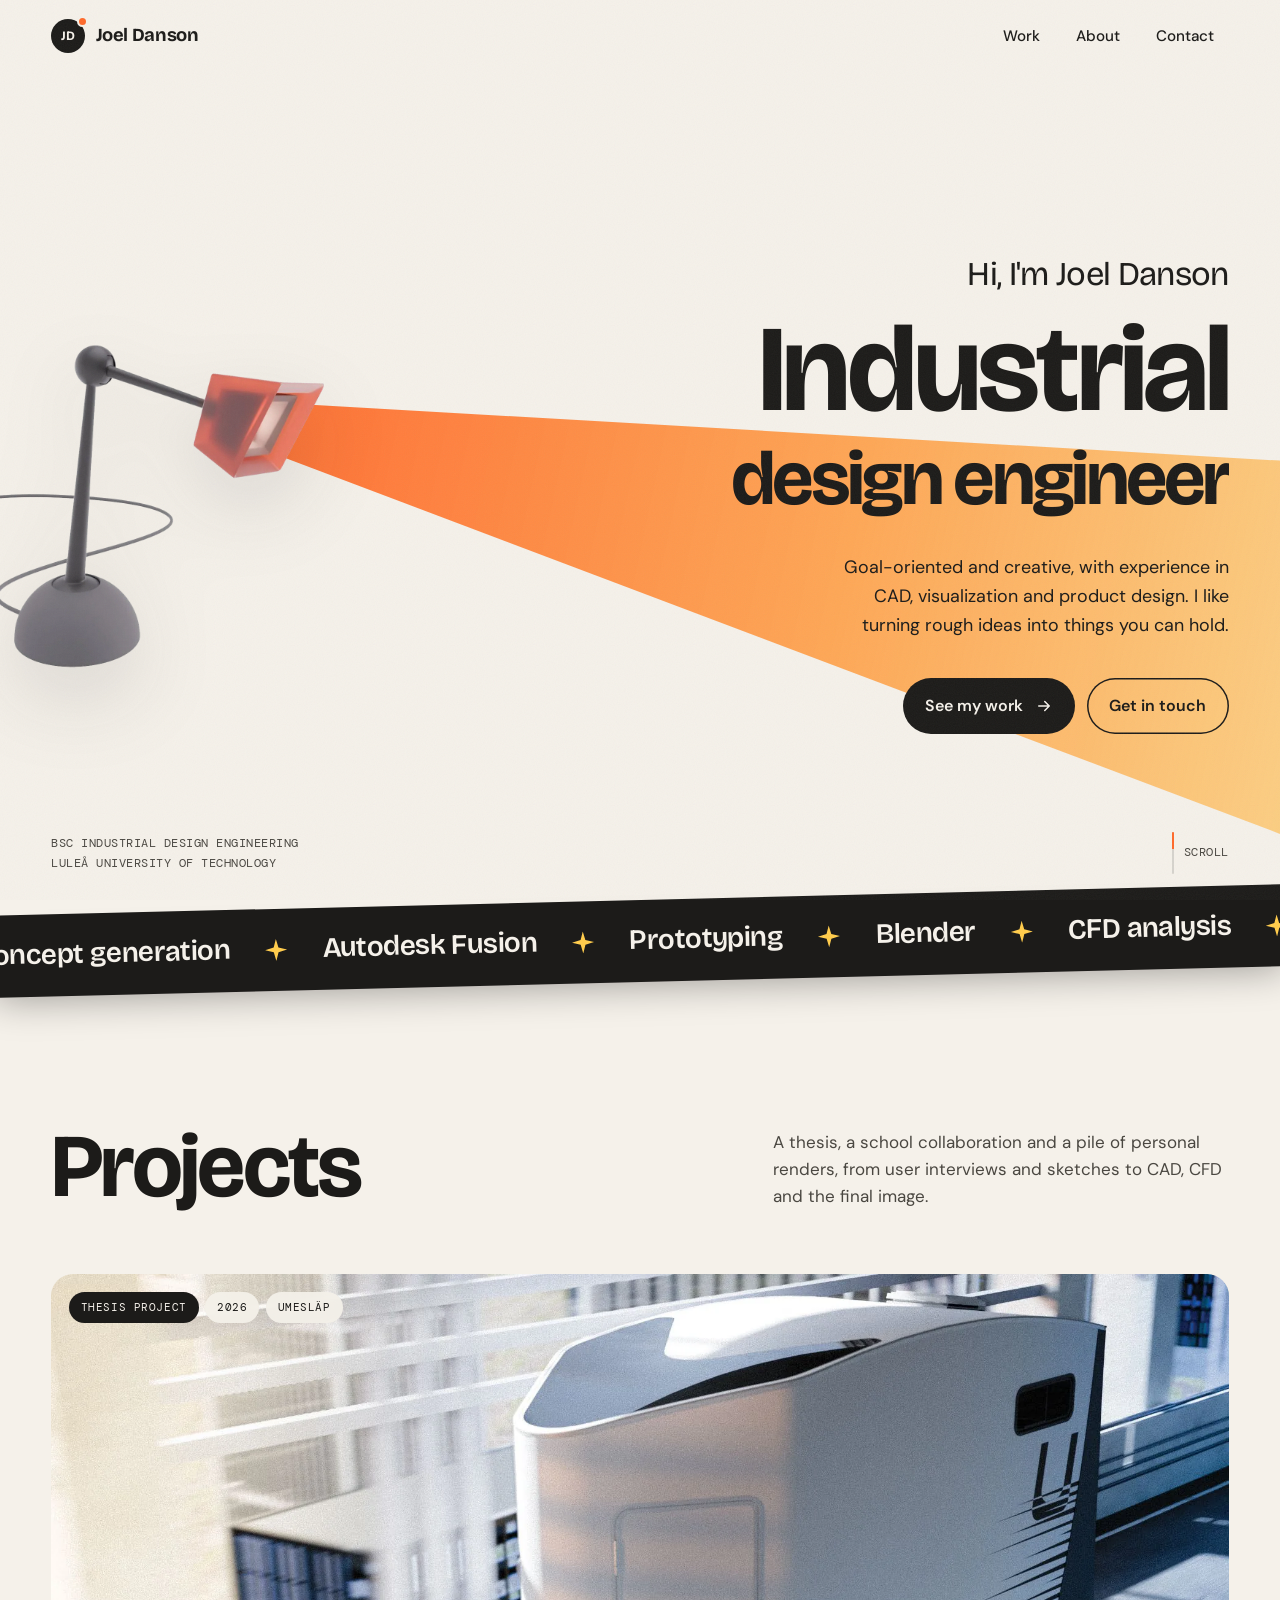
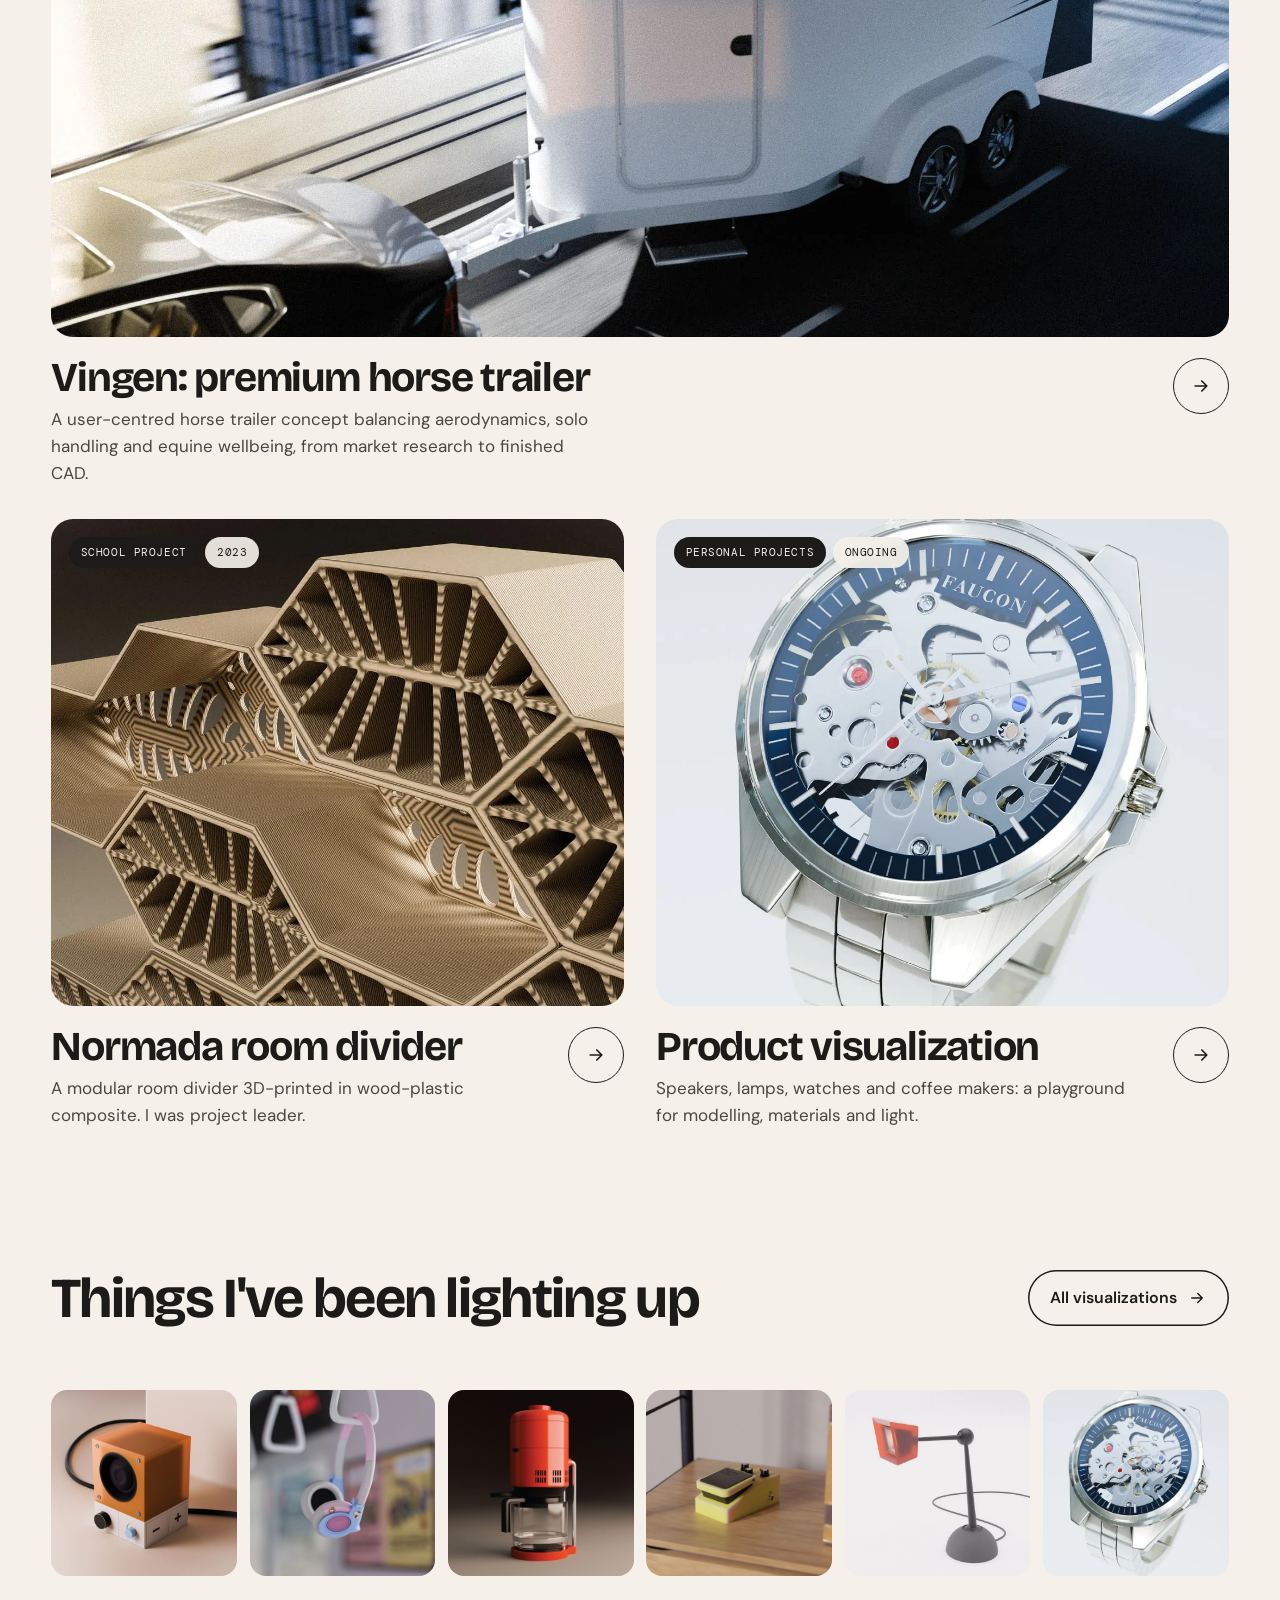
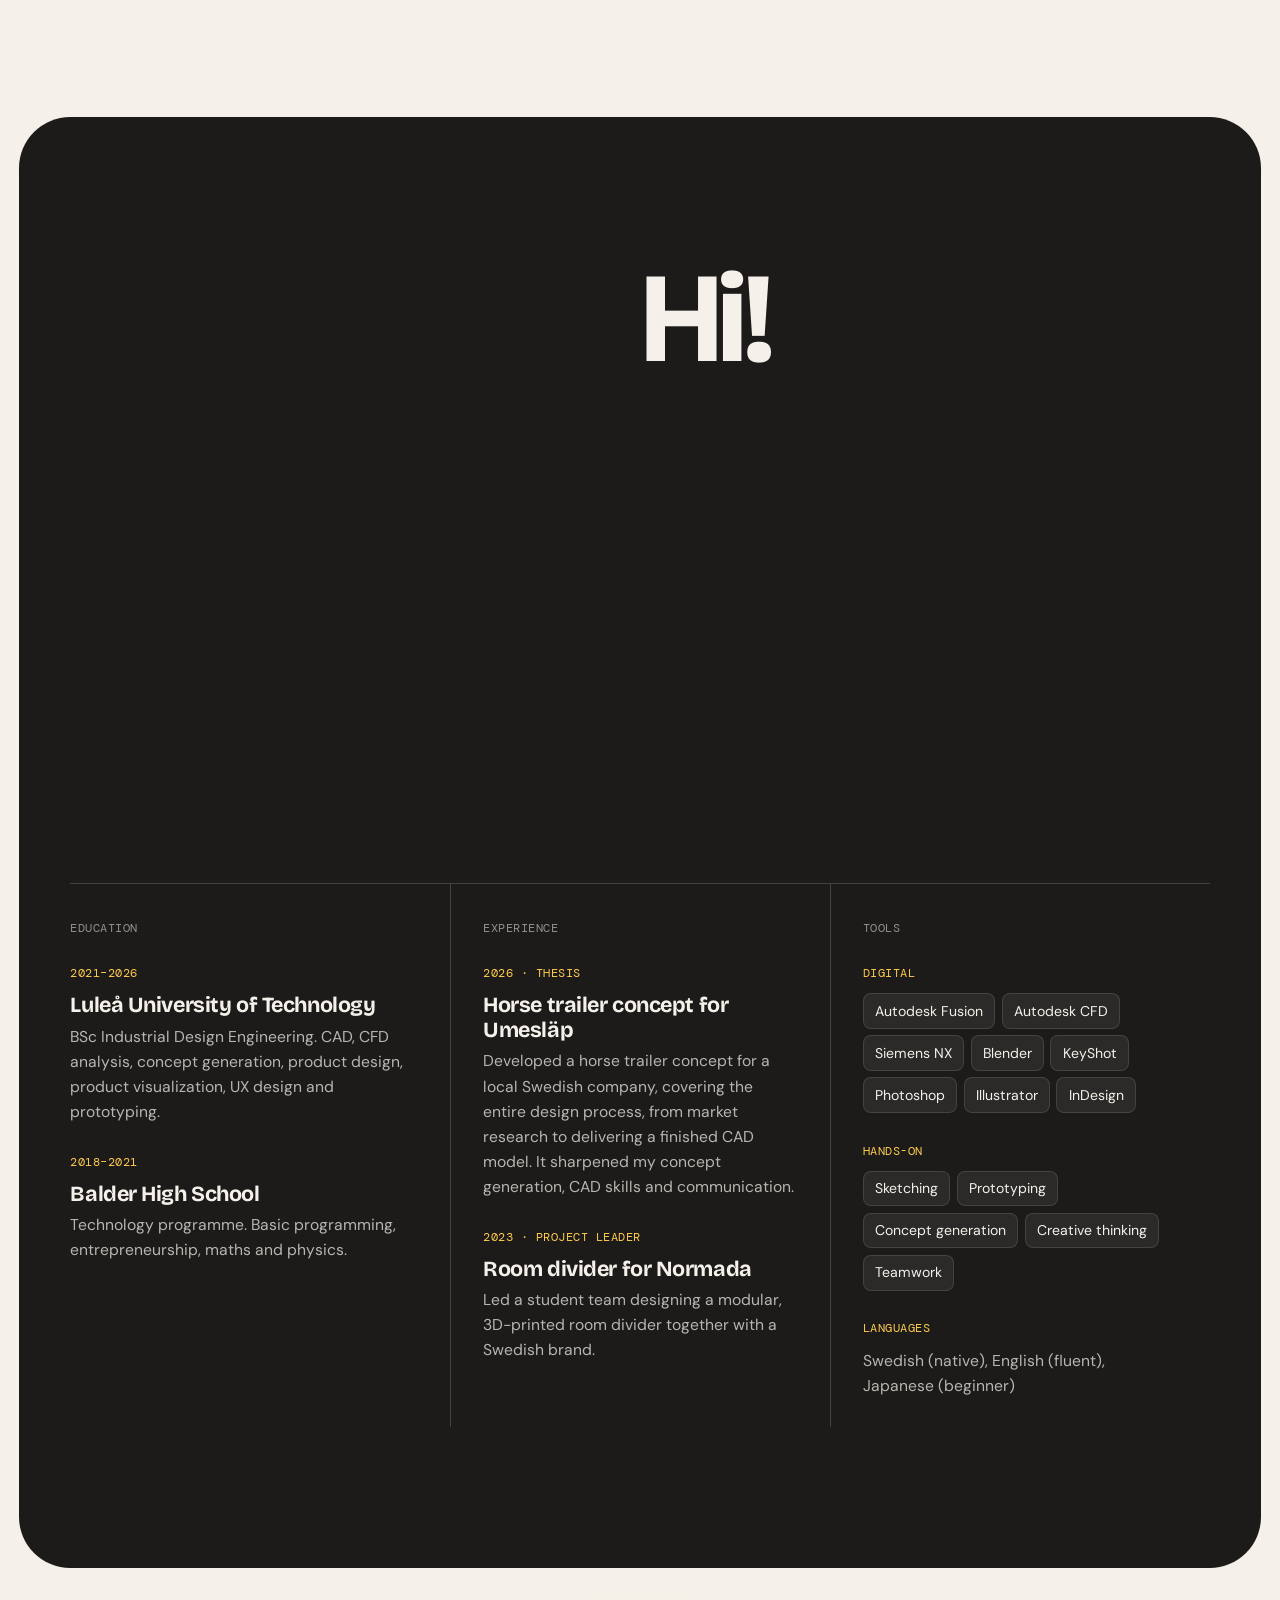
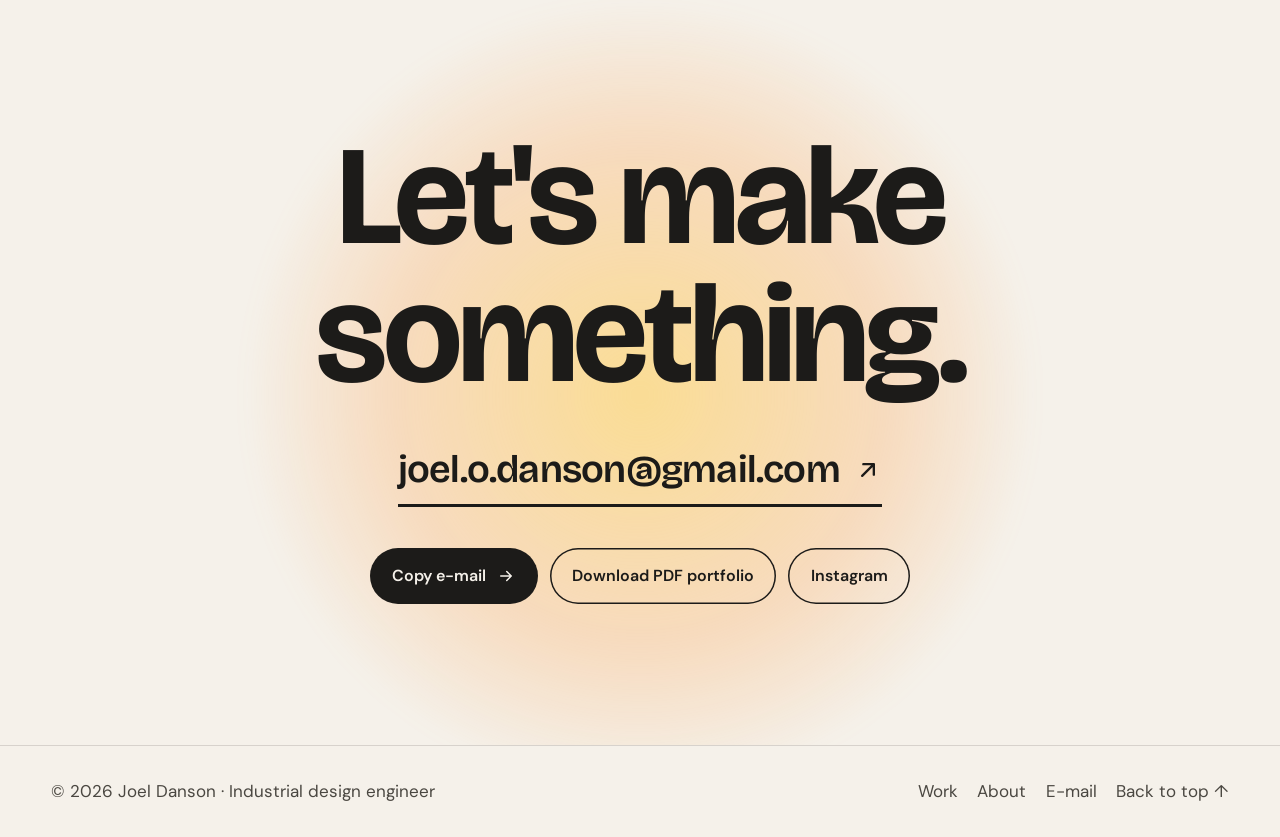
==== index.html @ d765cb2d "Clean up copy: em dashes, emoji, numbering and invented details - Replace every em dash with a comma" ====
<!DOCTYPE html>
<html lang="en">
<head>
  <meta charset="utf-8">
  <meta name="viewport" content="width=device-width, initial-scale=1">
  <title>Joel Danson, Industrial Design Engineer</title>
  <meta name="description" content="Portfolio of Joel Danson, industrial design engineer (BSc, Luleå University of Technology). Product design, CAD, CFD and product visualization.">
  <meta name="theme-color" content="#f5f1ea">
  <meta property="og:title" content="Joel Danson, Industrial Design Engineer">
  <meta property="og:description" content="Goal-oriented and creative, with experience in CAD, visualization and product design.">
  <meta property="og:image" content="assets/img/vingen-cover.webp">
  <meta property="og:type" content="website">
  <link rel="icon" href="assets/favicon.svg" type="image/svg+xml">
  <link rel="preconnect" href="https://fonts.googleapis.com">
  <link rel="preconnect" href="https://fonts.gstatic.com" crossorigin>
  <link href="https://fonts.googleapis.com/css2?family=Bricolage+Grotesque:opsz,wght@12..96,400;12..96,500;12..96,600;12..96,700&family=DM+Mono:wght@400;500&family=DM+Sans:opsz,wght@9..40,400;9..40,500;9..40,600&display=swap" rel="stylesheet">
  <link rel="stylesheet" href="assets/css/styles.css">
  <link rel="preload" as="image" href="assets/img/lamp-hero.webp">
</head>
<body>
  <a class="skip-link" href="#main">Skip to content</a>

  <header class="nav">
    <div class="wrap nav__inner">
      <a class="logo" href="index.html" aria-label="Joel Danson, home">
        <span class="logo__mark">JD</span>
        <span>Joel Danson</span>
      </a>
      <button class="nav__toggle" aria-label="Menu" aria-expanded="false" aria-controls="nav-links"><span></span><span></span></button>
      <ul class="nav__links" id="nav-links">
        <li><a href="#work">Work</a></li>
        <li><a href="#about">About</a></li>
        <li><a href="#contact">Contact</a></li>
      </ul>
    </div>
  </header>

  <main id="main">
    <!-- ============ HERO ============ -->
    <section class="hero">
      <div class="wrap hero__grid">
        <div class="hero__lamp">
          <div class="beam" aria-hidden="true"></div>
          <img src="assets/img/lamp-hero.webp" width="1200" height="1200" alt="Render of a desk lamp with a translucent orange shade">
        </div>

        <div class="hero__text">
          <p class="hero__name">Hi, I'm Joel Danson</p>
          <h1 class="hero__title">
            <span class="line"><span style="--d:.1s">Industrial</span></span>
            <span class="line line--small"><span style="--d:.22s">design engineer</span></span>
          </h1>
          <p class="hero__sub reveal" style="--d:.5s">Goal-oriented and creative, with experience in CAD, visualization and product design. I like turning rough ideas into things you can hold.</p>
          <div class="hero__cta reveal" style="--d:.65s">
            <a class="btn" href="#work">See my work
              <svg viewBox="0 0 24 24" fill="none" stroke="currentColor" stroke-width="2" stroke-linecap="round" stroke-linejoin="round"><path d="M5 12h14M13 6l6 6-6 6"/></svg>
            </a>
            <a class="btn btn--ghost" href="#contact">Get in touch</a>
          </div>
        </div>
      </div>

      <div class="wrap hero__meta">
        <span class="mono">BSc Industrial Design Engineering<br>Luleå University of Technology</span>
        <span class="mono scroll-cue"><span class="scroll-cue__line"></span>Scroll</span>
      </div>
    </section>

    <!-- ============ MARQUEE ============ -->
    <div class="marquee" aria-hidden="true">
      <div class="marquee__track">
        <div class="marquee__group">
          <span class="marquee__item">Concept generation</span><svg class="marquee__star" viewBox="0 0 24 24" fill="currentColor"><path d="M12 0l2.6 9.4L24 12l-9.4 2.6L12 24l-2.6-9.4L0 12l9.4-2.6z"/></svg>
          <span class="marquee__item">Autodesk Fusion</span><svg class="marquee__star" viewBox="0 0 24 24" fill="currentColor"><path d="M12 0l2.6 9.4L24 12l-9.4 2.6L12 24l-2.6-9.4L0 12l9.4-2.6z"/></svg>
          <span class="marquee__item">Prototyping</span><svg class="marquee__star" viewBox="0 0 24 24" fill="currentColor"><path d="M12 0l2.6 9.4L24 12l-9.4 2.6L12 24l-2.6-9.4L0 12l9.4-2.6z"/></svg>
          <span class="marquee__item">Blender</span><svg class="marquee__star" viewBox="0 0 24 24" fill="currentColor"><path d="M12 0l2.6 9.4L24 12l-9.4 2.6L12 24l-2.6-9.4L0 12l9.4-2.6z"/></svg>
          <span class="marquee__item">CFD analysis</span><svg class="marquee__star" viewBox="0 0 24 24" fill="currentColor"><path d="M12 0l2.6 9.4L24 12l-9.4 2.6L12 24l-2.6-9.4L0 12l9.4-2.6z"/></svg>
          <span class="marquee__item">KeyShot</span><svg class="marquee__star" viewBox="0 0 24 24" fill="currentColor"><path d="M12 0l2.6 9.4L24 12l-9.4 2.6L12 24l-2.6-9.4L0 12l9.4-2.6z"/></svg>
          <span class="marquee__item">Sketching</span><svg class="marquee__star" viewBox="0 0 24 24" fill="currentColor"><path d="M12 0l2.6 9.4L24 12l-9.4 2.6L12 24l-2.6-9.4L0 12l9.4-2.6z"/></svg>
          <span class="marquee__item">Siemens NX</span><svg class="marquee__star" viewBox="0 0 24 24" fill="currentColor"><path d="M12 0l2.6 9.4L24 12l-9.4 2.6L12 24l-2.6-9.4L0 12l9.4-2.6z"/></svg>
          <span class="marquee__item">UX design</span><svg class="marquee__star" viewBox="0 0 24 24" fill="currentColor"><path d="M12 0l2.6 9.4L24 12l-9.4 2.6L12 24l-2.6-9.4L0 12l9.4-2.6z"/></svg>
          <span class="marquee__item">Product visualization</span><svg class="marquee__star" viewBox="0 0 24 24" fill="currentColor"><path d="M12 0l2.6 9.4L24 12l-9.4 2.6L12 24l-2.6-9.4L0 12l9.4-2.6z"/></svg>
        </div>
        <div class="marquee__group">
          <span class="marquee__item">Concept generation</span><svg class="marquee__star" viewBox="0 0 24 24" fill="currentColor"><path d="M12 0l2.6 9.4L24 12l-9.4 2.6L12 24l-2.6-9.4L0 12l9.4-2.6z"/></svg>
          <span class="marquee__item">Autodesk Fusion</span><svg class="marquee__star" viewBox="0 0 24 24" fill="currentColor"><path d="M12 0l2.6 9.4L24 12l-9.4 2.6L12 24l-2.6-9.4L0 12l9.4-2.6z"/></svg>
          <span class="marquee__item">Prototyping</span><svg class="marquee__star" viewBox="0 0 24 24" fill="currentColor"><path d="M12 0l2.6 9.4L24 12l-9.4 2.6L12 24l-2.6-9.4L0 12l9.4-2.6z"/></svg>
          <span class="marquee__item">Blender</span><svg class="marquee__star" viewBox="0 0 24 24" fill="currentColor"><path d="M12 0l2.6 9.4L24 12l-9.4 2.6L12 24l-2.6-9.4L0 12l9.4-2.6z"/></svg>
          <span class="marquee__item">CFD analysis</span><svg class="marquee__star" viewBox="0 0 24 24" fill="currentColor"><path d="M12 0l2.6 9.4L24 12l-9.4 2.6L12 24l-2.6-9.4L0 12l9.4-2.6z"/></svg>
          <span class="marquee__item">KeyShot</span><svg class="marquee__star" viewBox="0 0 24 24" fill="currentColor"><path d="M12 0l2.6 9.4L24 12l-9.4 2.6L12 24l-2.6-9.4L0 12l9.4-2.6z"/></svg>
          <span class="marquee__item">Sketching</span><svg class="marquee__star" viewBox="0 0 24 24" fill="currentColor"><path d="M12 0l2.6 9.4L24 12l-9.4 2.6L12 24l-2.6-9.4L0 12l9.4-2.6z"/></svg>
          <span class="marquee__item">Siemens NX</span><svg class="marquee__star" viewBox="0 0 24 24" fill="currentColor"><path d="M12 0l2.6 9.4L24 12l-9.4 2.6L12 24l-2.6-9.4L0 12l9.4-2.6z"/></svg>
          <span class="marquee__item">UX design</span><svg class="marquee__star" viewBox="0 0 24 24" fill="currentColor"><path d="M12 0l2.6 9.4L24 12l-9.4 2.6L12 24l-2.6-9.4L0 12l9.4-2.6z"/></svg>
          <span class="marquee__item">Product visualization</span><svg class="marquee__star" viewBox="0 0 24 24" fill="currentColor"><path d="M12 0l2.6 9.4L24 12l-9.4 2.6L12 24l-2.6-9.4L0 12l9.4-2.6z"/></svg>
        </div>
      </div>
    </div>

    <!-- ============ WORK ============ -->
    <section class="section" id="work">
      <div class="wrap">
        <div class="section__head">
          <div class="reveal">
            <h2 class="h-lg">Projects</h2>
          </div>
          <p class="reveal" style="--d:.1s">A thesis, a school collaboration and a pile of personal renders, from user interviews and sketches to CAD, CFD and the final image.</p>
        </div>

        <div class="projects">
          <article class="project reveal">
            <a class="project__link" href="vingen.html" data-cursor="View case">
              <div class="project__media">
                <div class="project__tag"><span class="chip chip--dark">Thesis project</span><span class="chip">2026</span><span class="chip">Umesläp</span></div>
                <img src="assets/img/vingen-cover.webp" width="1920" height="1080" loading="lazy" alt="Render of the Vingen horse trailer being towed on a city highway">
              </div>
              <div class="project__info">
                <div>
                  <h3 class="project__title">Vingen: premium horse trailer</h3>
                  <p class="project__desc">A user-centred horse trailer concept balancing aerodynamics, solo handling and equine wellbeing, from market research to finished CAD.</p>
                </div>
                <span class="project__arrow" aria-hidden="true"><svg viewBox="0 0 24 24" fill="none" stroke="currentColor" stroke-width="2" stroke-linecap="round" stroke-linejoin="round"><path d="M5 12h14M13 6l6 6-6 6"/></svg></span>
              </div>
            </a>
          </article>

          <article class="project project--half reveal">
            <a class="project__link" href="normada.html" data-cursor="View case">
              <div class="project__media">
                <div class="project__tag"><span class="chip chip--dark">School project</span><span class="chip">2023</span></div>
                <img src="assets/img/normada-thumb.webp" width="1592" height="896" loading="lazy" alt="Close-up of the 3D-printed hexagonal room divider modules">
              </div>
              <div class="project__info">
                <div>
                  <h3 class="project__title">Normada room divider</h3>
                  <p class="project__desc">A modular room divider 3D-printed in wood-plastic composite. I was project leader.</p>
                </div>
                <span class="project__arrow" aria-hidden="true"><svg viewBox="0 0 24 24" fill="none" stroke="currentColor" stroke-width="2" stroke-linecap="round" stroke-linejoin="round"><path d="M5 12h14M13 6l6 6-6 6"/></svg></span>
              </div>
            </a>
          </article>

          <article class="project project--half reveal" style="--d:.12s">
            <a class="project__link" href="visualization.html" data-cursor="View work">
              <div class="project__media">
                <div class="project__tag"><span class="chip chip--dark">Personal projects</span><span class="chip">Ongoing</span></div>
                <img src="assets/img/watch-thumb.webp" width="1046" height="1307" loading="lazy" alt="Render of a skeleton wristwatch with a blue dial">
              </div>
              <div class="project__info">
                <div>
                  <h3 class="project__title">Product visualization</h3>
                  <p class="project__desc">Speakers, lamps, watches and coffee makers: a playground for modelling, materials and light.</p>
                </div>
                <span class="project__arrow" aria-hidden="true"><svg viewBox="0 0 24 24" fill="none" stroke="currentColor" stroke-width="2" stroke-linecap="round" stroke-linejoin="round"><path d="M5 12h14M13 6l6 6-6 6"/></svg></span>
              </div>
            </a>
          </article>
        </div>
      </div>
    </section>

    <!-- ============ PLAYGROUND STRIP ============ -->
    <section class="section" style="padding-top:0" aria-labelledby="playground-title">
      <div class="wrap">
        <div class="section__head">
          <div class="reveal">
            <h2 class="h-md" id="playground-title">Things I've been lighting up</h2>
          </div>
          <a class="btn btn--ghost reveal" href="visualization.html">All visualizations
            <svg viewBox="0 0 24 24" fill="none" stroke="currentColor" stroke-width="2" stroke-linecap="round" stroke-linejoin="round"><path d="M5 12h14M13 6l6 6-6 6"/></svg>
          </a>
        </div>
        <div class="strip">
          <a class="reveal" href="visualization.html" aria-label="Desk speaker render"><img src="assets/img/speaker.webp" loading="lazy" width="2160" height="2160" alt=""></a>
          <a class="reveal" style="--d:.06s" href="visualization.html" aria-label="Headphones render"><img src="assets/img/headphones.webp" loading="lazy" width="1920" height="1920" alt=""></a>
          <a class="reveal" style="--d:.12s" href="visualization.html" aria-label="Coffee maker render"><img src="assets/img/coffee.webp" loading="lazy" width="1751" height="1760" alt=""></a>
          <a class="reveal" style="--d:.18s" href="visualization.html" aria-label="Effects pedal render"><img src="assets/img/pedal.webp" loading="lazy" width="1920" height="1920" alt=""></a>
          <a class="reveal" style="--d:.24s" href="visualization.html" aria-label="Desk lamp render"><img src="assets/img/lamp.webp" loading="lazy" width="1200" height="1200" alt=""></a>
          <a class="reveal" style="--d:.3s" href="visualization.html" aria-label="Wristwatch render"><img src="assets/img/watch.webp" loading="lazy" width="2039" height="2200" alt="" style="object-position:center 30%"></a>
        </div>
      </div>
    </section>

    <!-- ============ ABOUT ============ -->
    <section class="section about" id="about">
      <div class="wrap">
        <div class="about__grid">
          <div class="about__photo reveal">
            <span class="tape" aria-hidden="true"></span>
            <img src="assets/img/joel.webp" width="714" height="682" loading="lazy" alt="Joel Danson presenting his thesis project, with a scale prototype of the horse trailer on the table">
          </div>

          <div class="about__text">
            <h2 class="about__hi reveal">Hi!</h2>
            <p class="reveal">My name is Joel Danson and I recently received my <strong>Bachelor of Science in Industrial Design Engineering</strong> from Luleå University of Technology.</p>
            <p class="reveal">I enjoy seeing my ideas take shape and turning concepts into reality. I thrive in positive, collaborative environments where knowledge is shared, and where everyone feels comfortable putting ideas on the table.</p>
            <p class="reveal">Presenting my work used to be a fear. Now it's one of my strengths.</p>
            <div class="hobbies reveal">
              <span class="chip">Football</span>
              <span class="chip">Beach volleyball</span>
              <span class="chip">Golf</span>
              <span class="chip">Music</span>
            </div>
          </div>
        </div>

        <div class="spec">
          <div class="spec__col reveal">
            <div class="spec__label mono"><span>Education</span></div>
            <div class="spec__item">
              <span class="mono">2021–2026</span>
              <h3>Luleå University of Technology</h3>
              <p>BSc Industrial Design Engineering. CAD, CFD analysis, concept generation, product design, product visualization, UX design and prototyping.</p>
            </div>
            <div class="spec__item">
              <span class="mono">2018–2021</span>
              <h3>Balder High School</h3>
              <p>Technology programme. Basic programming, entrepreneurship, maths and physics.</p>
            </div>
          </div>

          <div class="spec__col reveal" style="--d:.1s">
            <div class="spec__label mono"><span>Experience</span></div>
            <div class="spec__item">
              <span class="mono">2026 · Thesis</span>
              <h3>Horse trailer concept for Umesläp</h3>
              <p>Developed a horse trailer concept for a local Swedish company, covering the entire design process, from market research to delivering a finished CAD model. It sharpened my concept generation, CAD skills and communication.</p>
            </div>
            <div class="spec__item">
              <span class="mono">2023 · Project leader</span>
              <h3>Room divider for Normada</h3>
              <p>Led a student team designing a modular, 3D-printed room divider together with a Swedish brand.</p>
            </div>
          </div>

          <div class="spec__col reveal" style="--d:.2s">
            <div class="spec__label mono"><span>Tools</span></div>
            <div class="spec__item">
              <span class="mono">Digital</span>
              <div class="tags">
                <span>Autodesk Fusion</span><span>Autodesk CFD</span><span>Siemens NX</span><span>Blender</span><span>KeyShot</span><span>Photoshop</span><span>Illustrator</span><span>InDesign</span>
              </div>
            </div>
            <div class="spec__item">
              <span class="mono">Hands-on</span>
              <div class="tags">
                <span>Sketching</span><span>Prototyping</span><span>Concept generation</span><span>Creative thinking</span><span>Teamwork</span>
              </div>
            </div>
            <div class="spec__item">
              <span class="mono">Languages</span>
              <p>Swedish (native), English (fluent), Japanese (beginner)</p>
            </div>
          </div>
        </div>
      </div>
    </section>

    <!-- ============ CONTACT ============ -->
    <section class="section contact" id="contact">
      <div class="contact__glow" aria-hidden="true"></div>
      <div class="wrap">
        <h2 class="reveal">Let's make<br>something.</h2>
        <a class="contact__mail reveal" href="mailto:joel.o.danson@gmail.com">joel.o.danson@gmail.com
          <svg width="28" height="28" viewBox="0 0 24 24" fill="none" stroke="currentColor" stroke-width="2" stroke-linecap="round" stroke-linejoin="round"><path d="M7 17L17 7M8 7h9v9"/></svg>
        </a>
        <div class="contact__actions reveal">
          <button class="btn" data-copy="joel.o.danson@gmail.com">Copy e-mail
            <svg viewBox="0 0 24 24" fill="none" stroke="currentColor" stroke-width="2" stroke-linecap="round" stroke-linejoin="round"><path d="M5 12h14M13 6l6 6-6 6"/></svg>
          </button>
          <a class="btn btn--ghost" href="assets/Joel-Danson-Portfolio.pdf" download>Download PDF portfolio</a>
          <a class="btn btn--ghost" href="https://www.instagram.com/boo_0scar/" target="_blank" rel="noopener">Instagram</a>
        </div>
      </div>
    </section>
  </main>

  <footer class="footer">
    <div class="wrap footer__inner">
      <span>© <span data-year>2026</span> Joel Danson · Industrial design engineer</span>
      <nav class="footer__links" aria-label="Footer">
        <a href="#work">Work</a>
        <a href="#about">About</a>
        <a href="mailto:joel.o.danson@gmail.com">E-mail</a>
        <a href="#main">Back to top ↑</a>
      </nav>
    </div>
  </footer>

  <div class="cursor-bubble" aria-hidden="true"></div>
  <div class="copy-toast" role="status" aria-live="polite">E-mail copied to clipboard</div>
  <script src="assets/js/main.js"></script>
</body>
</html>
---- assets/css/styles.css ----
/* ==========================================================================
   Joel Danson — Portfolio
   ========================================================================== */

:root {
  --paper: #f5f1ea;
  --paper-2: #ece6db;
  --ink: #1c1b19;
  --ink-2: #4a4741;
  --ink-3: #8a857c;
  --line: rgba(28, 27, 25, 0.14);
  --orange: #ff6a2b;
  --amber: #ff9a3c;
  --yellow: #ffcc4d;
  --sky: #cfe6f7;
  --green: #8fcb81;
  --beam: linear-gradient(90deg, var(--orange), var(--amber) 45%, var(--yellow));

  --f-display: "Bricolage Grotesque", "Helvetica Neue", Arial, sans-serif;
  --f-body: "DM Sans", "Helvetica Neue", Arial, sans-serif;
  --f-mono: "DM Mono", ui-monospace, "SFMono-Regular", Menlo, monospace;

  --pad: clamp(1.25rem, 4vw, 3.5rem);
  --max: 1360px;
  --radius: 22px;
  --ease: cubic-bezier(0.22, 1, 0.36, 1);
}

*,
*::before,
*::after { box-sizing: border-box; }

html { scroll-behavior: smooth; -webkit-text-size-adjust: 100%; }

body {
  margin: 0;
  background: var(--paper);
  color: var(--ink);
  font-family: var(--f-body);
  font-size: 1.0625rem;
  line-height: 1.6;
  -webkit-font-smoothing: antialiased;
  overflow-x: hidden;
}

/* subtle paper grain */
body::before {
  content: "";
  position: fixed;
  inset: 0;
  pointer-events: none;
  z-index: 100;
  opacity: 0.05;
  background-image: url("data:image/svg+xml,%3Csvg xmlns='http://www.w3.org/2000/svg' width='160' height='160'%3E%3Cfilter id='n'%3E%3CfeTurbulence type='fractalNoise' baseFrequency='.9' numOctaves='2' stitchTiles='stitch'/%3E%3C/filter%3E%3Crect width='100%25' height='100%25' filter='url(%23n)'/%3E%3C/svg%3E");
}

img { display: block; max-width: 100%; height: auto; }
a { color: inherit; text-decoration: none; }
button { font: inherit; color: inherit; background: none; border: 0; cursor: pointer; padding: 0; }

::selection { background: var(--yellow); color: var(--ink); }

:focus-visible { outline: 2px solid var(--orange); outline-offset: 3px; border-radius: 6px; }

.skip-link {
  position: absolute; left: 1rem; top: -4rem; z-index: 200;
  background: var(--ink); color: var(--paper); padding: .6rem 1rem; border-radius: 999px;
}
.skip-link:focus { top: 1rem; }

.wrap { width: 100%; max-width: var(--max); margin-inline: auto; padding-inline: var(--pad); }

.mono {
  font-family: var(--f-mono);
  font-size: 0.78rem;
  letter-spacing: 0.04em;
  text-transform: uppercase;
}

.eyebrow {
  display: inline-flex; align-items: center; gap: .6rem;
  font-family: var(--f-mono); font-size: .78rem; letter-spacing: .06em; text-transform: uppercase;
  color: var(--ink-2);
}
.eyebrow::before {
  content: ""; width: 26px; height: 2px; background: var(--beam); border-radius: 2px;
}

h1, h2, h3, h4 {
  font-family: var(--f-display);
  font-weight: 700;
  line-height: 0.98;
  letter-spacing: -0.03em;
  margin: 0;
}

.h-xl { font-size: clamp(3.2rem, 10.5vw, 10rem); }
.h-lg { font-size: clamp(2.6rem, 7vw, 6.2rem); }
.h-md { font-size: clamp(2rem, 4.4vw, 3.6rem); }
.h-sm { font-size: clamp(1.4rem, 2.4vw, 1.9rem); letter-spacing: -0.02em; line-height: 1.1; }

.hl {
  background: var(--beam);
  -webkit-background-clip: text; background-clip: text;
  color: transparent;
}

.lede { font-size: clamp(1.15rem, 1.7vw, 1.4rem); line-height: 1.5; color: var(--ink-2); max-width: 40ch; }

/* --------------------------------------------------------------------------
   Navigation
   -------------------------------------------------------------------------- */
.nav {
  position: fixed; inset: 0 0 auto 0; z-index: 50;
  transition: transform .5s var(--ease), background .3s;
}
.nav__inner {
  display: flex; align-items: center; justify-content: space-between; gap: 1rem;
  padding-block: 1rem;
}
.nav.is-scrolled { background: rgba(245, 241, 234, 0.82); backdrop-filter: blur(14px) saturate(1.4); -webkit-backdrop-filter: blur(14px) saturate(1.4); border-bottom: 1px solid var(--line); }
.nav.is-hidden { transform: translateY(-100%); }

.logo { display: inline-flex; align-items: center; gap: .65rem; font-family: var(--f-display); font-weight: 700; font-size: 1.15rem; letter-spacing: -.02em; }
.logo__mark {
  position: relative; width: 34px; height: 34px; border-radius: 50%;
  background: var(--ink); color: var(--paper);
  display: grid; place-items: center; font-size: .8rem; letter-spacing: 0;
  transition: transform .6s var(--ease);
}
.logo__mark::after {
  content: ""; position: absolute; right: -3px; top: -3px; width: 11px; height: 11px; border-radius: 50%;
  background: var(--orange); border: 2px solid var(--paper);
}
.logo:hover .logo__mark { transform: rotate(-20deg) scale(1.06); }

.nav__links { display: flex; align-items: center; gap: .35rem; list-style: none; margin: 0; padding: 0; }
.nav__links a {
  display: inline-block; padding: .5rem .95rem; border-radius: 999px; font-weight: 500; font-size: .95rem;
  transition: background .25s, color .25s;
}
.nav__links a:hover { background: var(--ink); color: var(--paper); }
.nav__links a[aria-current="page"] { background: var(--paper-2); }

.status {
  display: inline-flex; align-items: center; gap: .5rem;
  font-family: var(--f-mono); font-size: .72rem; text-transform: uppercase; letter-spacing: .05em;
  padding: .45rem .8rem; border: 1px solid var(--line); border-radius: 999px; color: var(--ink-2);
}
.status__dot { width: 8px; height: 8px; border-radius: 50%; background: #35b46a; position: relative; }
.status__dot::after {
  content: ""; position: absolute; inset: -4px; border-radius: 50%; border: 2px solid #35b46a; opacity: 0;
  animation: ping 2.2s var(--ease) infinite;
}
@keyframes ping { 0% { transform: scale(.4); opacity: .8; } 100% { transform: scale(1.5); opacity: 0; } }

.nav__toggle { display: none; width: 44px; height: 44px; border-radius: 50%; background: var(--ink); position: relative; }
.nav__toggle span { position: absolute; left: 13px; right: 13px; height: 2px; background: var(--paper); border-radius: 2px; transition: transform .35s var(--ease), opacity .2s; }
.nav__toggle span:nth-child(1) { top: 17px; }
.nav__toggle span:nth-child(2) { top: 25px; }
.nav.is-open .nav__toggle span:nth-child(1) { transform: translateY(4px) rotate(45deg); }
.nav.is-open .nav__toggle span:nth-child(2) { transform: translateY(-4px) rotate(-45deg); }

@media (max-width: 760px) {
  .status { display: none; }
  .nav__toggle { display: block; }
  .nav__links {
    position: fixed; inset: 0; z-index: -1; flex-direction: column; justify-content: center; gap: .5rem;
    background: var(--paper); opacity: 0; visibility: hidden; transition: opacity .35s, visibility .35s;
  }
  .nav__links a { font-family: var(--f-display); font-size: 2.6rem; font-weight: 700; letter-spacing: -.03em; padding: .3rem 1.2rem; }
  .nav.is-open .nav__links { opacity: 1; visibility: visible; }
  .nav.is-open { background: transparent; border-color: transparent; backdrop-filter: none; }
}

/* --------------------------------------------------------------------------
   Buttons
   -------------------------------------------------------------------------- */
.btn {
  --bg: var(--ink); --fg: var(--paper);
  position: relative; display: inline-flex; align-items: center; gap: .7rem;
  padding: .95rem 1.4rem; border-radius: 999px; background: var(--bg); color: var(--fg);
  font-weight: 600; font-size: 1rem; overflow: hidden; isolation: isolate;
  transition: transform .35s var(--ease), color .35s;
}
.btn::before {
  content: ""; position: absolute; inset: 0; z-index: -1; background: var(--beam);
  transform: translateY(101%); transition: transform .45s var(--ease);
}
.btn:hover { color: var(--ink); }
.btn:hover::before { transform: translateY(0); }
.btn:active { transform: scale(.97); }
.btn svg { width: 18px; height: 18px; transition: transform .35s var(--ease); }
.btn:hover svg { transform: translateX(3px) rotate(-45deg); }
.btn--ghost { --bg: transparent; --fg: var(--ink); box-shadow: inset 0 0 0 1.5px var(--ink); }

/* --------------------------------------------------------------------------
   Hero
   -------------------------------------------------------------------------- */
.hero {
  position: relative; min-height: 100svh; display: flex; align-items: center;
  padding-block: 7rem 4rem; overflow: hidden;
}
.hero__grid {
  position: relative; display: grid; grid-template-columns: minmax(0, .9fr) minmax(0, 1.4fr); align-items: center; gap: 2rem;
}
.hero__lamp { position: relative; z-index: 2; width: min(100%, 520px); justify-self: start; margin-left: calc(var(--pad) * -1.2); }
/* the lamp is mirrored so the shade points at the headline */
.hero__lamp img { position: relative; z-index: 2; width: 100%; filter: drop-shadow(0 30px 40px rgba(28, 27, 25, .12)); transform: scaleX(-1); animation: sway 7s ease-in-out infinite; transform-origin: 44% 92%; }
@keyframes sway { 0%, 100% { transform: scaleX(-1) rotate(0deg); } 50% { transform: scaleX(-1) rotate(1.2deg); } }

/* light beam emitted from the lamp shade */
.beam {
  --angle: 12deg;
  position: absolute; z-index: 1;
  left: 61%; top: 39%;
  width: 260vw; height: 130vw;
  transform-origin: 0 50%;
  transform: translateY(-50%) rotate(var(--angle));
  background: linear-gradient(90deg, rgba(255, 106, 43, .95), rgba(255, 154, 60, .85) 18%, rgba(255, 204, 77, .55) 38%, rgba(255, 204, 77, 0) 62%);
  clip-path: polygon(0 48.6%, 100% 18%, 100% 82%, 0 51.4%);
  pointer-events: none;
  transition: transform 1.2s var(--ease);
  mix-blend-mode: multiply;
  animation: flicker 9s steps(1) infinite;
}
@keyframes flicker { 0%, 100% { opacity: 1; } 61% { opacity: .82; } 62% { opacity: 1; } 64% { opacity: .9; } 65% { opacity: 1; } }

.hero__text { position: relative; z-index: 3; text-align: right; }
.hero__name { font-family: var(--f-display); font-weight: 400; font-size: clamp(1.4rem, 2.6vw, 2.4rem); letter-spacing: -.02em; margin-bottom: .6rem; }
.hero__title { font-size: clamp(3.4rem, 9.6vw, 9.6rem); }
.hero__title .line { display: block; overflow: hidden; padding-bottom: .06em; }
.hero__title .line > span { display: inline-block; }
.hero__title .line--small { font-size: .62em; margin-top: .05em; }
.hero__sub { margin: 2rem 0 2.4rem auto; max-width: 34ch; color: var(--ink); font-size: clamp(1.05rem, 1.4vw, 1.25rem); }
.hero__cta { display: flex; justify-content: flex-end; gap: .75rem; flex-wrap: wrap; }

.hero__meta {
  position: absolute; left: 0; right: 0; bottom: 1.6rem; z-index: 3;
  display: flex; justify-content: space-between; align-items: end; gap: 1rem;
}
.hero__meta .mono { color: var(--ink-2); }
.scroll-cue { display: inline-flex; align-items: center; gap: .6rem; }
.scroll-cue__line { width: 2px; height: 42px; background: var(--line); position: relative; overflow: hidden; border-radius: 2px; }
.scroll-cue__line::after { content: ""; position: absolute; left: 0; right: 0; height: 40%; background: var(--orange); animation: drip 1.8s var(--ease) infinite; }
@keyframes drip { 0% { top: -40%; } 100% { top: 100%; } }

/* engineering-drawing annotation */
.annot {
  position: absolute; z-index: 3; display: flex; align-items: center; gap: .5rem;
  font-family: var(--f-mono); font-size: .7rem; text-transform: uppercase; letter-spacing: .05em; color: var(--ink-2);
}
.annot::before { content: ""; width: 9px; height: 9px; border: 1.5px solid var(--ink); border-radius: 50%; background: var(--paper); }
.annot::after { content: ""; order: -1; }
.annot--joint { left: 46%; top: 9%; }
.annot--joint span { border-bottom: 1px dashed var(--ink-3); padding-bottom: 2px; }

@media (max-width: 900px) {
  .hero { align-items: flex-start; padding-top: 6rem; }
  .hero__grid { grid-template-columns: 1fr; gap: 0; }
  .hero__lamp { width: min(68vw, 360px); margin-left: -2rem; margin-bottom: -2rem; }
  .beam { top: 30%; --angle: 26deg; }
  .hero__text { text-align: left; }
  .hero__sub { margin-left: 0; }
  .hero__cta { justify-content: flex-start; }
  .annot { display: none; }
  .hero__meta { position: static; margin-top: 3rem; }
}

/* --------------------------------------------------------------------------
   Marquee
   -------------------------------------------------------------------------- */
.marquee {
  position: relative; z-index: 4; background: var(--ink); color: var(--paper);
  padding-block: 1.15rem; overflow: hidden; transform: rotate(-1.4deg); margin: 0 -2vw; width: 104vw;
  box-shadow: 0 20px 40px -20px rgba(0,0,0,.4);
}
.marquee__track { display: flex; width: max-content; animation: marquee 38s linear infinite; }
.marquee__group { display: flex; align-items: center; gap: 2.2rem; padding-right: 2.2rem; }
.marquee__item { font-family: var(--f-display); font-weight: 600; font-size: clamp(1.2rem, 2.2vw, 1.8rem); letter-spacing: -.02em; white-space: nowrap; }
.marquee__star { width: 22px; height: 22px; color: var(--yellow); flex: none; }
@keyframes marquee { to { transform: translateX(-50%); } }

/* --------------------------------------------------------------------------
   Sections
   -------------------------------------------------------------------------- */
.section { padding-block: clamp(5rem, 11vw, 9.5rem); position: relative; }
.section__head { display: flex; justify-content: space-between; align-items: end; gap: 2rem; flex-wrap: wrap; margin-bottom: clamp(2.5rem, 5vw, 4.5rem); }
.section__head .eyebrow { margin-bottom: 1.1rem; }
.section__head p { max-width: 38ch; color: var(--ink-2); margin: 0; }

/* --------------------------------------------------------------------------
   Project cards
   -------------------------------------------------------------------------- */
.projects { display: grid; grid-template-columns: repeat(12, 1fr); gap: clamp(1.25rem, 2.5vw, 2.25rem); }
.project { grid-column: span 12; position: relative; }
.project--half { grid-column: span 6; }

.project__link { display: block; }
.project__media {
  position: relative; overflow: hidden; border-radius: var(--radius); background: var(--paper-2);
  aspect-ratio: 16 / 9; isolation: isolate;
}
.project--half .project__media { aspect-ratio: 4 / 3.4; }
.project__media img {
  width: 100%; height: 100%; object-fit: cover;
  transition: transform 1.1s var(--ease), filter .6s;
}
.project__link:hover .project__media img { transform: scale(1.045); }

.project__num {
  position: absolute; right: clamp(1rem, 2.5vw, 2rem); bottom: clamp(.6rem, 2vw, 1.3rem); z-index: 2;
  font-family: var(--f-display); font-weight: 700; font-size: clamp(3.5rem, 8vw, 7rem); line-height: 1;
  color: #fff; letter-spacing: -.04em; text-shadow: 0 6px 30px rgba(0,0,0,.25);
}
.project__tag {
  position: absolute; left: 1.1rem; top: 1.1rem; z-index: 2;
  display: inline-flex; gap: .4rem; flex-wrap: wrap;
}
.chip {
  display: inline-flex; align-items: center; gap: .4rem;
  font-family: var(--f-mono); font-size: .7rem; text-transform: uppercase; letter-spacing: .05em;
  padding: .42rem .75rem; border-radius: 999px; background: rgba(245, 241, 234, .92); color: var(--ink);
  backdrop-filter: blur(8px);
}
.chip--dark { background: var(--ink); color: var(--paper); }
.chip--outline { background: transparent; box-shadow: inset 0 0 0 1px var(--line); }

.project__info { display: flex; justify-content: space-between; align-items: start; gap: 1.5rem; padding-top: 1.3rem; }
.project__title { font-size: clamp(1.7rem, 3.2vw, 2.7rem); transition: color .3s; }
.project__desc { color: var(--ink-2); margin: .5rem 0 0; max-width: 46ch; }
.project__arrow {
  flex: none; width: 56px; height: 56px; border-radius: 50%; border: 1.5px solid var(--ink);
  display: grid; place-items: center; transition: background .35s, transform .5s var(--ease), border-color .35s;
}
.project__arrow svg { width: 20px; height: 20px; transition: transform .5s var(--ease); }
.project__link:hover .project__arrow { background: var(--orange); border-color: var(--orange); transform: rotate(-45deg); }

/* cursor-follow "view" bubble */
.cursor-bubble {
  position: fixed; left: 0; top: 0; z-index: 60; pointer-events: none;
  width: 104px; height: 104px; margin: -52px 0 0 -52px; border-radius: 50%;
  background: var(--yellow); color: var(--ink);
  display: grid; place-items: center; text-align: center;
  font-family: var(--f-display); font-weight: 700; font-size: 1rem; letter-spacing: -.01em;
  transform: translate3d(var(--x, -200px), var(--y, -200px), 0) scale(0);
  transition: transform .45s var(--ease);
  will-change: transform;
}
.cursor-bubble.is-on { transform: translate3d(var(--x), var(--y), 0) scale(1); }
@media (hover: none) { .cursor-bubble { display: none; } }

@media (max-width: 760px) {
  .project--half { grid-column: span 12; }
  .project__arrow { width: 46px; height: 46px; }
}

/* --------------------------------------------------------------------------
   About
   -------------------------------------------------------------------------- */
.about { background: var(--ink); color: var(--paper); border-radius: clamp(28px, 4vw, 56px); margin-inline: clamp(.5rem, 1.5vw, 1.25rem); }
.about .eyebrow { color: rgba(245, 241, 234, .7); }
.about__grid { display: grid; grid-template-columns: minmax(0, 1fr) minmax(0, 1.15fr); gap: clamp(2.5rem, 6vw, 6rem); align-items: center; }
.about__photo { position: relative; max-width: 470px; justify-self: center; transform: rotate(-3deg); transition: transform .6s var(--ease); }
.about__photo:hover { transform: rotate(0deg) scale(1.02); }
.about__photo img { border-radius: 10px; border: 10px solid #fff; box-shadow: 0 30px 60px -20px rgba(0,0,0,.6); }
.tape {
  position: absolute; width: 120px; height: 34px; background: rgba(255, 220, 170, .82);
  top: -14px; left: 50%; transform: translateX(-50%) rotate(-4deg); z-index: 2;
  box-shadow: 0 2px 6px rgba(0,0,0,.12);
  clip-path: polygon(3% 0, 97% 4%, 100% 50%, 96% 100%, 2% 96%, 0 45%);
}
.about__sticker {
  position: absolute; right: -28px; bottom: -28px; width: 128px; height: 128px; border-radius: 50%;
  background: var(--yellow); color: var(--ink); display: grid; place-items: center; z-index: 3;
  transform: rotate(10deg);
}
.about__sticker svg { position: absolute; inset: 0; width: 100%; height: 100%; animation: spin 18s linear infinite; }
.about__sticker b { font-family: var(--f-display); font-size: 2rem; }
@keyframes spin { to { transform: rotate(360deg); } }

.about__hi { font-size: clamp(4rem, 10vw, 8rem); margin-bottom: 1.4rem; }
.about__hi .wave { display: inline-block; transform-origin: 70% 80%; animation: wave 2.6s ease-in-out infinite; }
@keyframes wave { 0%, 60%, 100% { transform: rotate(0); } 10%, 30% { transform: rotate(14deg); } 20%, 40% { transform: rotate(-8deg); } }
.about__text p { font-size: clamp(1.1rem, 1.5vw, 1.3rem); line-height: 1.6; color: rgba(245, 241, 234, .82); margin: 0 0 1.2rem; max-width: 44ch; }
.about__text strong { color: var(--paper); font-weight: 600; }

.hobbies { display: flex; flex-wrap: wrap; gap: .5rem; margin-top: 1.8rem; }
.hobbies .chip { background: rgba(245, 241, 234, .08); color: var(--paper); box-shadow: inset 0 0 0 1px rgba(245,241,234,.18); }

/* spec sheet */
.spec {
  margin-top: clamp(4rem, 8vw, 7rem);
  display: grid; grid-template-columns: repeat(3, minmax(0, 1fr));
  border-top: 1px solid rgba(245, 241, 234, .18);
}
.spec__col { padding: 2.2rem clamp(1rem, 2.5vw, 2.4rem) 0 0; }
.spec__col + .spec__col { padding-left: clamp(1rem, 2.5vw, 2.4rem); border-left: 1px solid rgba(245, 241, 234, .18); }
.spec__label { display: flex; justify-content: space-between; color: rgba(245, 241, 234, .55); margin-bottom: 1.6rem; }
.spec__item { margin-bottom: 1.8rem; }
.spec__item h3 { font-size: 1.35rem; letter-spacing: -.02em; line-height: 1.15; margin-bottom: .35rem; }
.spec__item .mono { color: var(--yellow); display: block; margin-bottom: .55rem; }
.spec__item p { margin: 0; color: rgba(245, 241, 234, .72); font-size: .98rem; }
.tags { display: flex; flex-wrap: wrap; gap: .4rem; }
.tags span {
  font-size: .88rem; padding: .35rem .7rem; border-radius: 8px;
  background: rgba(245, 241, 234, .07); color: var(--paper); border: 1px solid rgba(245, 241, 234, .12);
  transition: background .25s, color .25s, transform .25s var(--ease);
}
.tags span:hover { background: var(--yellow); color: var(--ink); transform: translateY(-2px) rotate(-2deg); }

.lang { display: grid; gap: .8rem; }
.lang__row { display: grid; grid-template-columns: 1fr auto; gap: .4rem; align-items: center; font-size: .95rem; }
.lang__row .mono { margin: 0; color: rgba(245, 241, 234, .55); }
.lang__bar { grid-column: 1 / -1; height: 4px; background: rgba(245,241,234,.1); border-radius: 4px; overflow: hidden; }
.lang__bar i { display: block; height: 100%; width: 0; background: var(--beam); border-radius: 4px; transition: width 1.4s var(--ease) .2s; }
.is-visible .lang__bar i { width: var(--w); }

@media (max-width: 900px) {
  .about__grid { grid-template-columns: 1fr; }
  .about__photo { max-width: 360px; }
  .about__sticker { right: -12px; width: 104px; height: 104px; }
  .spec { grid-template-columns: 1fr; }
  .spec__col + .spec__col { padding-left: 0; border-left: 0; border-top: 1px solid rgba(245, 241, 234, .18); }
}

/* --------------------------------------------------------------------------
   Playground strip (home)
   -------------------------------------------------------------------------- */
.strip { display: grid; grid-template-columns: repeat(6, minmax(0, 1fr)); gap: .8rem; }
.strip a { position: relative; border-radius: 16px; overflow: hidden; aspect-ratio: 1; background: var(--paper-2); }
.strip img { width: 100%; height: 100%; object-fit: cover; transition: transform .9s var(--ease); }
.strip a:hover img { transform: scale(1.08) rotate(1.5deg); }
.strip a:nth-child(odd) { transform: translateY(1.5rem); }
@media (max-width: 760px) {
  .strip { grid-template-columns: repeat(3, minmax(0, 1fr)); }
  .strip a:nth-child(odd) { transform: none; }
}

/* --------------------------------------------------------------------------
   Contact / footer
   -------------------------------------------------------------------------- */
.contact { text-align: center; overflow: hidden; }
.contact__glow {
  position: absolute; left: 50%; top: 55%; width: min(1100px, 140vw); aspect-ratio: 1; transform: translate(-50%, -50%);
  background: radial-gradient(closest-side, rgba(255, 204, 77, .55), rgba(255, 154, 60, .25) 45%, transparent 72%);
  z-index: -1; filter: blur(10px);
}
.contact h2 { font-size: clamp(3rem, 11vw, 10.5rem); margin: 1.2rem 0 2.2rem; }
.contact__mail {
  display: inline-flex; align-items: center; gap: .9rem; flex-wrap: wrap; justify-content: center;
  font-family: var(--f-display); font-weight: 600; font-size: clamp(1.25rem, 3.2vw, 2.4rem); letter-spacing: -.02em;
  border-bottom: 3px solid var(--ink); padding-bottom: .2rem; transition: color .3s, border-color .3s;
}
.contact__mail:hover { color: var(--orange); border-color: var(--orange); }
.contact__actions { display: flex; justify-content: center; flex-wrap: wrap; gap: .75rem; margin-top: 2.6rem; }
.copy-toast {
  position: fixed; left: 50%; bottom: 2rem; z-index: 90; transform: translate(-50%, 150%);
  background: var(--ink); color: var(--paper); padding: .8rem 1.2rem; border-radius: 999px; font-weight: 500;
  transition: transform .45s var(--ease);
}
.copy-toast.is-on { transform: translate(-50%, 0); }

.footer { border-top: 1px solid var(--line); padding-block: 2rem; }
.footer__inner { display: flex; justify-content: space-between; align-items: center; flex-wrap: wrap; gap: 1rem; color: var(--ink-2); }
.footer__links { display: flex; gap: 1.2rem; }
.footer__links a:hover { color: var(--orange); }

/* --------------------------------------------------------------------------
   Case study pages
   -------------------------------------------------------------------------- */
.case-hero { padding-top: clamp(7rem, 14vw, 10rem); padding-bottom: clamp(2rem, 4vw, 3rem); }
.case-hero__top { display: flex; justify-content: space-between; align-items: end; gap: 2rem; flex-wrap: wrap; }
.case-hero__num { font-family: var(--f-display); font-weight: 700; font-size: clamp(5rem, 14vw, 12rem); line-height: .8; letter-spacing: -.05em; }
.case-hero h1 { margin-top: 1rem; }
.case-hero .lede { margin-top: 1.5rem; max-width: 48ch; }
.back { display: inline-flex; align-items: center; gap: .5rem; margin-bottom: 2rem; color: var(--ink-2); }
.back svg { width: 16px; height: 16px; transition: transform .35s var(--ease); }
.back:hover { color: var(--ink); }
.back:hover svg { transform: translateX(-4px); }

.case-cover { padding-inline: clamp(.5rem, 1.5vw, 1.25rem); }
.case-cover__img { border-radius: clamp(20px, 3vw, 40px); overflow: hidden; aspect-ratio: 16 / 8.2; background: var(--paper-2); }
.case-cover__img img { width: 100%; height: 115%; object-fit: cover; will-change: transform; }

.facts {
  display: grid; grid-template-columns: repeat(4, minmax(0, 1fr)); gap: 1.5rem;
  padding-block: 2.2rem; border-bottom: 1px solid var(--line); margin-bottom: clamp(3rem, 7vw, 6rem);
}
.facts dt { font-family: var(--f-mono); font-size: .72rem; text-transform: uppercase; letter-spacing: .06em; color: var(--ink-3); margin-bottom: .45rem; }
.facts dd { margin: 0; font-weight: 500; line-height: 1.4; }
@media (max-width: 760px) { .facts { grid-template-columns: repeat(2, minmax(0, 1fr)); } }

.chapter { display: grid; grid-template-columns: minmax(0, 4fr) minmax(0, 7fr); gap: clamp(1.5rem, 5vw, 5rem); padding-block: clamp(2.5rem, 6vw, 5rem); }
.chapter__label { position: sticky; top: 6rem; align-self: start; }
.chapter__label .mono { color: var(--orange); display: block; margin-bottom: .8rem; }
.chapter__body > p { font-size: clamp(1.1rem, 1.5vw, 1.3rem); line-height: 1.6; color: var(--ink-2); margin: 0 0 1.4rem; max-width: 58ch; }
.chapter__body > p:first-child::first-letter { color: var(--ink); }
@media (max-width: 860px) { .chapter { grid-template-columns: 1fr; } .chapter__label { position: static; } }

.methods { display: flex; flex-wrap: wrap; gap: .5rem; margin-top: 1.6rem; }

/* quote board (user insights) */
.insights { position: relative; display: grid; grid-template-columns: repeat(3, minmax(0, 1fr)); gap: 1rem; margin-top: 2rem; }
.quote {
  position: relative; background: var(--sky); border-radius: 18px 18px 18px 4px; padding: 1.2rem 1.25rem 1.3rem;
  font-family: var(--f-display); font-weight: 500; font-size: 1.12rem; line-height: 1.3; letter-spacing: -.01em;
  transition: transform .5s var(--ease), background .3s;
}
.quote:nth-child(3n+2) { transform: rotate(1.4deg); }
.quote:nth-child(3n) { transform: rotate(-1.2deg); }
.quote:hover { transform: rotate(0) translateY(-4px); background: #bfdcf2; }
.quote .mono { display: block; font-size: .66rem; color: rgba(28,27,25,.55); margin-bottom: .55rem; }
@media (max-width: 760px) { .insights { grid-template-columns: 1fr; } }

/* stakeholders (Normada) */
.stakeholders { display: grid; grid-template-columns: repeat(3, minmax(0, 1fr)); gap: 1rem; margin-top: 2rem; }
.stake { border: 1.5px solid var(--ink); border-radius: 18px; padding: 1.4rem; background: var(--paper); transition: transform .5s var(--ease), box-shadow .5s var(--ease); }
.stake:hover { transform: translate(-4px, -4px); box-shadow: 6px 6px 0 var(--ink); }
.stake__icon { width: 44px; height: 44px; border-radius: 50%; display: grid; place-items: center; background: var(--yellow); margin-bottom: 1rem; }
.stake__icon svg { width: 22px; height: 22px; }
.stake:nth-child(2) .stake__icon { background: var(--sky); }
.stake:nth-child(3) .stake__icon { background: var(--green); }
.stake h3 { font-size: 1.3rem; margin-bottom: .8rem; letter-spacing: -.02em; }
.stake ul { list-style: none; margin: 0; padding: 0; display: grid; gap: .5rem; color: var(--ink-2); }
.stake li { display: flex; gap: .6rem; align-items: baseline; }
.stake li::before { content: "—"; color: var(--orange); }
@media (max-width: 760px) { .stakeholders { grid-template-columns: 1fr; } }

/* galleries */
.full { padding-inline: clamp(.5rem, 1.5vw, 1.25rem); margin-block: clamp(1rem, 3vw, 2rem); }
.full img { width: 100%; border-radius: clamp(18px, 2.6vw, 34px); }
.figure { margin: 0; }
.figure figcaption { display: flex; justify-content: space-between; gap: 1rem; padding: .9rem .4rem 0; color: var(--ink-3); }

.pinboard { position: relative; display: grid; grid-template-columns: repeat(12, 1fr); gap: 1.25rem; margin-block: 2rem; }
.pin { position: relative; margin: 0; }
.pin img { width: 100%; }
.pin--paper img { filter: drop-shadow(0 14px 22px rgba(28,27,25,.16)); }
.pin--photo img { border-radius: 6px; border: 8px solid #fff; box-shadow: 0 18px 36px -12px rgba(28,27,25,.3); }
.pin figcaption { margin-top: .9rem; color: var(--ink-3); }

.cad-stage {
  position: relative; border-radius: clamp(18px, 2.6vw, 34px); padding: clamp(1.5rem, 5vw, 4rem);
  background-color: #eef3f7;
  background-image:
    linear-gradient(rgba(60, 110, 160, .09) 1px, transparent 1px),
    linear-gradient(90deg, rgba(60, 110, 160, .09) 1px, transparent 1px);
  background-size: 28px 28px;
  overflow: hidden;
}
.cad-stage img { width: min(100%, 860px); margin-inline: auto; position: relative; }
.cad-stage .mono { position: absolute; color: #4c6d8c; font-size: .68rem; }
.cad-stage .tl { left: 1.4rem; top: 1.2rem; }
.cad-stage .br { right: 1.4rem; bottom: 1.2rem; }

.split { display: grid; grid-template-columns: repeat(2, minmax(0, 1fr)); gap: 1rem; padding-inline: clamp(.5rem, 1.5vw, 1.25rem); }
.split img { width: 100%; height: 100%; object-fit: cover; border-radius: clamp(18px, 2.6vw, 30px); }
@media (max-width: 760px) { .split { grid-template-columns: 1fr; } }

/* visualization gallery */
.gallery { columns: 3 320px; column-gap: 1rem; }
.gallery__item {
  break-inside: avoid; margin-bottom: 1rem; position: relative; display: block; width: 100%;
  border-radius: 20px; overflow: hidden; background: var(--paper-2); text-align: left;
}
.gallery__item img { width: 100%; transition: transform 1s var(--ease); }
.gallery__item:hover img { transform: scale(1.05); }
.gallery__cap {
  position: absolute; left: .8rem; right: .8rem; bottom: .8rem; display: flex; justify-content: space-between; align-items: center;
  background: rgba(245, 241, 234, .92); backdrop-filter: blur(8px); border-radius: 12px; padding: .6rem .85rem;
  transform: translateY(130%); transition: transform .5s var(--ease);
}
.gallery__cap b { font-family: var(--f-display); font-size: 1.05rem; letter-spacing: -.01em; }
.gallery__item:hover .gallery__cap, .gallery__item:focus-visible .gallery__cap { transform: translateY(0); }
@media (hover: none) { .gallery__cap { transform: none; } }

/* lightbox */
.lightbox {
  position: fixed; inset: 0; z-index: 120; display: grid; place-items: center; padding: 4.5rem 1rem 2rem;
  background: rgba(20, 19, 17, .92); backdrop-filter: blur(6px);
  opacity: 0; visibility: hidden; transition: opacity .35s, visibility .35s;
}
.lightbox.is-open { opacity: 1; visibility: visible; }
.lightbox img { max-height: calc(100svh - 7rem); max-width: min(100%, 1400px); width: auto; border-radius: 14px; transform: scale(.96); transition: transform .45s var(--ease); }
.lightbox.is-open img { transform: scale(1); }
.lightbox__bar { position: absolute; top: 1rem; left: 1rem; right: 1rem; display: flex; justify-content: space-between; align-items: center; color: var(--paper); }
.lightbox__btn { width: 48px; height: 48px; border-radius: 50%; background: rgba(245,241,234,.12); color: var(--paper); display: grid; place-items: center; transition: background .25s; }
.lightbox__btn:hover { background: var(--orange); }
.lightbox__btn svg { width: 20px; height: 20px; }
.lightbox__nav { position: absolute; top: 50%; transform: translateY(-50%); }
.lightbox__nav--prev { left: 1rem; }
.lightbox__nav--next { right: 1rem; }

/* next project */
.next {
  display: block; position: relative; overflow: hidden; border-top: 1px solid var(--line);
  padding-block: clamp(4rem, 9vw, 7rem); text-align: center; isolation: isolate;
}
.next::before {
  content: ""; position: absolute; inset: 0; z-index: -1; background: var(--beam);
  transform: scaleY(0); transform-origin: bottom; transition: transform .7s var(--ease);
}
.next:hover::before { transform: scaleY(1); }
.next .mono { color: var(--ink-2); }
.next h2 { margin-top: 1rem; font-size: clamp(3rem, 9vw, 8rem); transition: transform .7s var(--ease); }
.next:hover h2 { transform: scale(1.03); }

/* --------------------------------------------------------------------------
   Reveal animations
   -------------------------------------------------------------------------- */
.js .reveal { opacity: 0; transform: translateY(36px); transition: opacity 1s var(--ease), transform 1s var(--ease); transition-delay: var(--d, 0s); }
.js .reveal.is-visible { opacity: 1; transform: none; }
.js .hero__title .line > span { transform: translateY(105%); transition: transform 1.1s var(--ease); transition-delay: var(--d, 0s); }
.js .is-loaded .hero__title .line > span { transform: none; }

@media (prefers-reduced-motion: reduce) {
  *, *::before, *::after { animation-duration: .001ms !important; animation-iteration-count: 1 !important; transition-duration: .001ms !important; scroll-behavior: auto !important; }
  .js .reveal { opacity: 1; transform: none; }
  .js .hero__title .line > span { transform: none; }
}

/* --------------------------------------------------------------------------
   Fixes & small-screen tweaks
   -------------------------------------------------------------------------- */
blockquote.quote { margin: 0; }
button.gallery__item { cursor: zoom-in; }
.chapter__body strong { color: var(--ink); font-weight: 600; }

@media (max-width: 760px) {
  .pinboard { grid-template-columns: 1fr; gap: 2rem; }
  .pinboard .pin { grid-column: 1 / -1 !important; margin-top: 0 !important; }
  .case-cover__img { aspect-ratio: 4 / 3.4; }
  .figure figcaption { flex-direction: column; gap: .2rem; }
}
.copy-toast { opacity: 0; visibility: hidden; transition: transform .45s var(--ease), opacity .3s, visibility .3s; }
.copy-toast.is-on { opacity: 1; visibility: visible; }
@media (max-width: 900px) {
  .hero { flex-direction: column; align-items: stretch; min-height: auto; }
  .hero__meta .scroll-cue { display: none; }
  .hero__title { font-size: clamp(3.2rem, 15vw, 6rem); }
}
html, body { overflow-x: clip; }
.gallery__item video { display: block; width: 100%; height: auto; }
.gallery__item--video { margin: 0 0 1rem; }
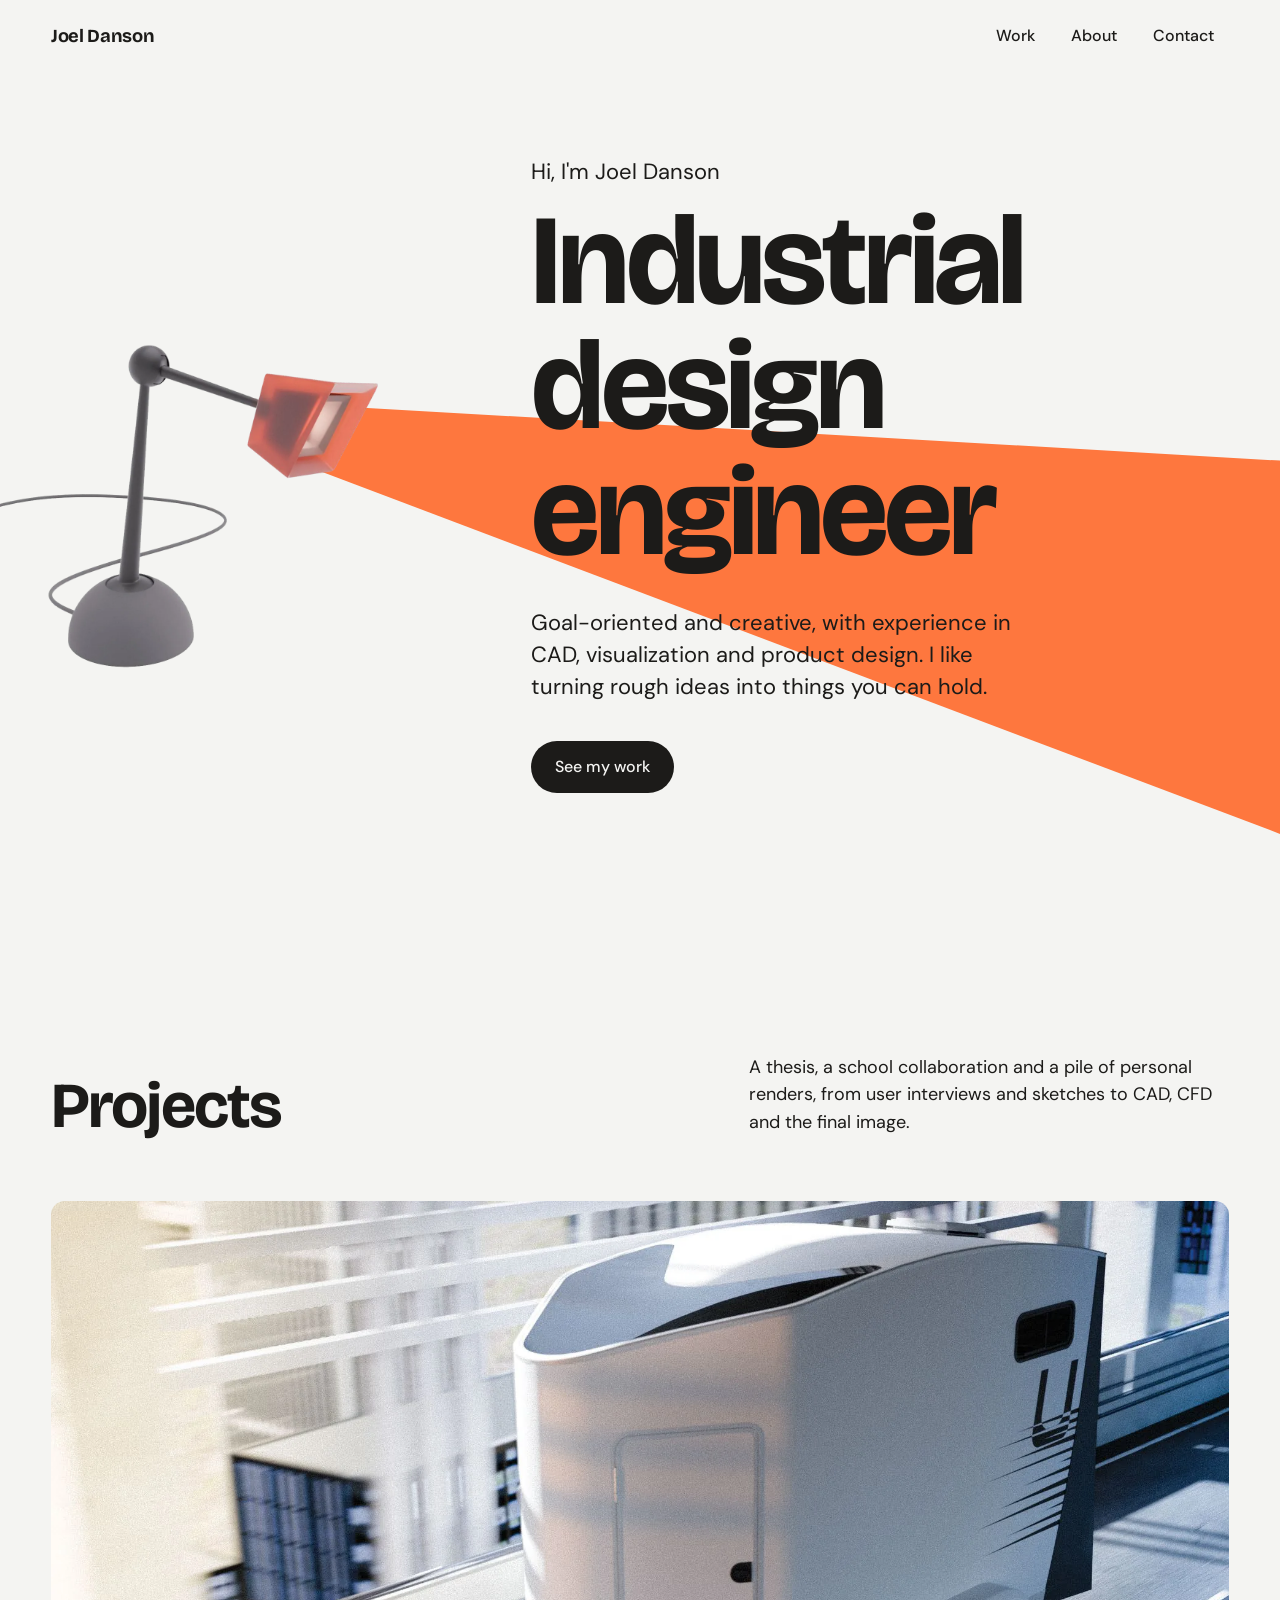
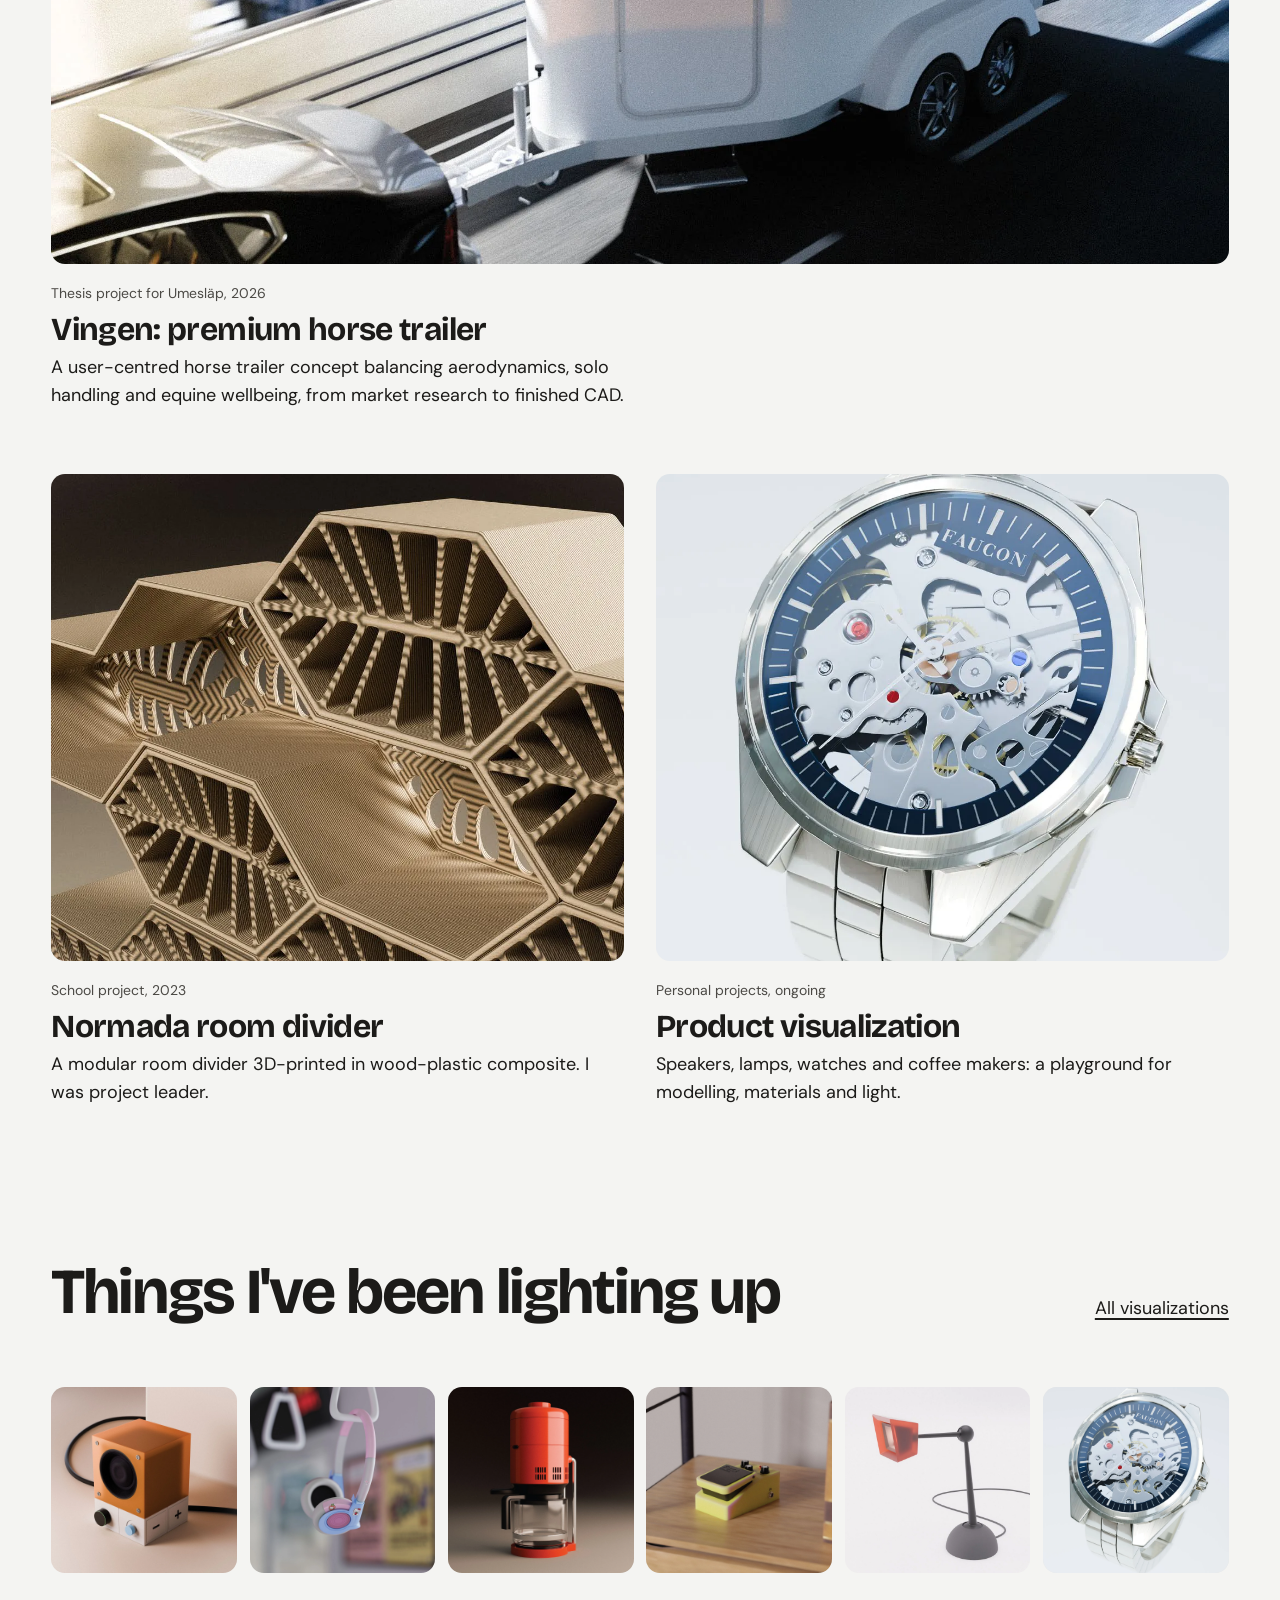
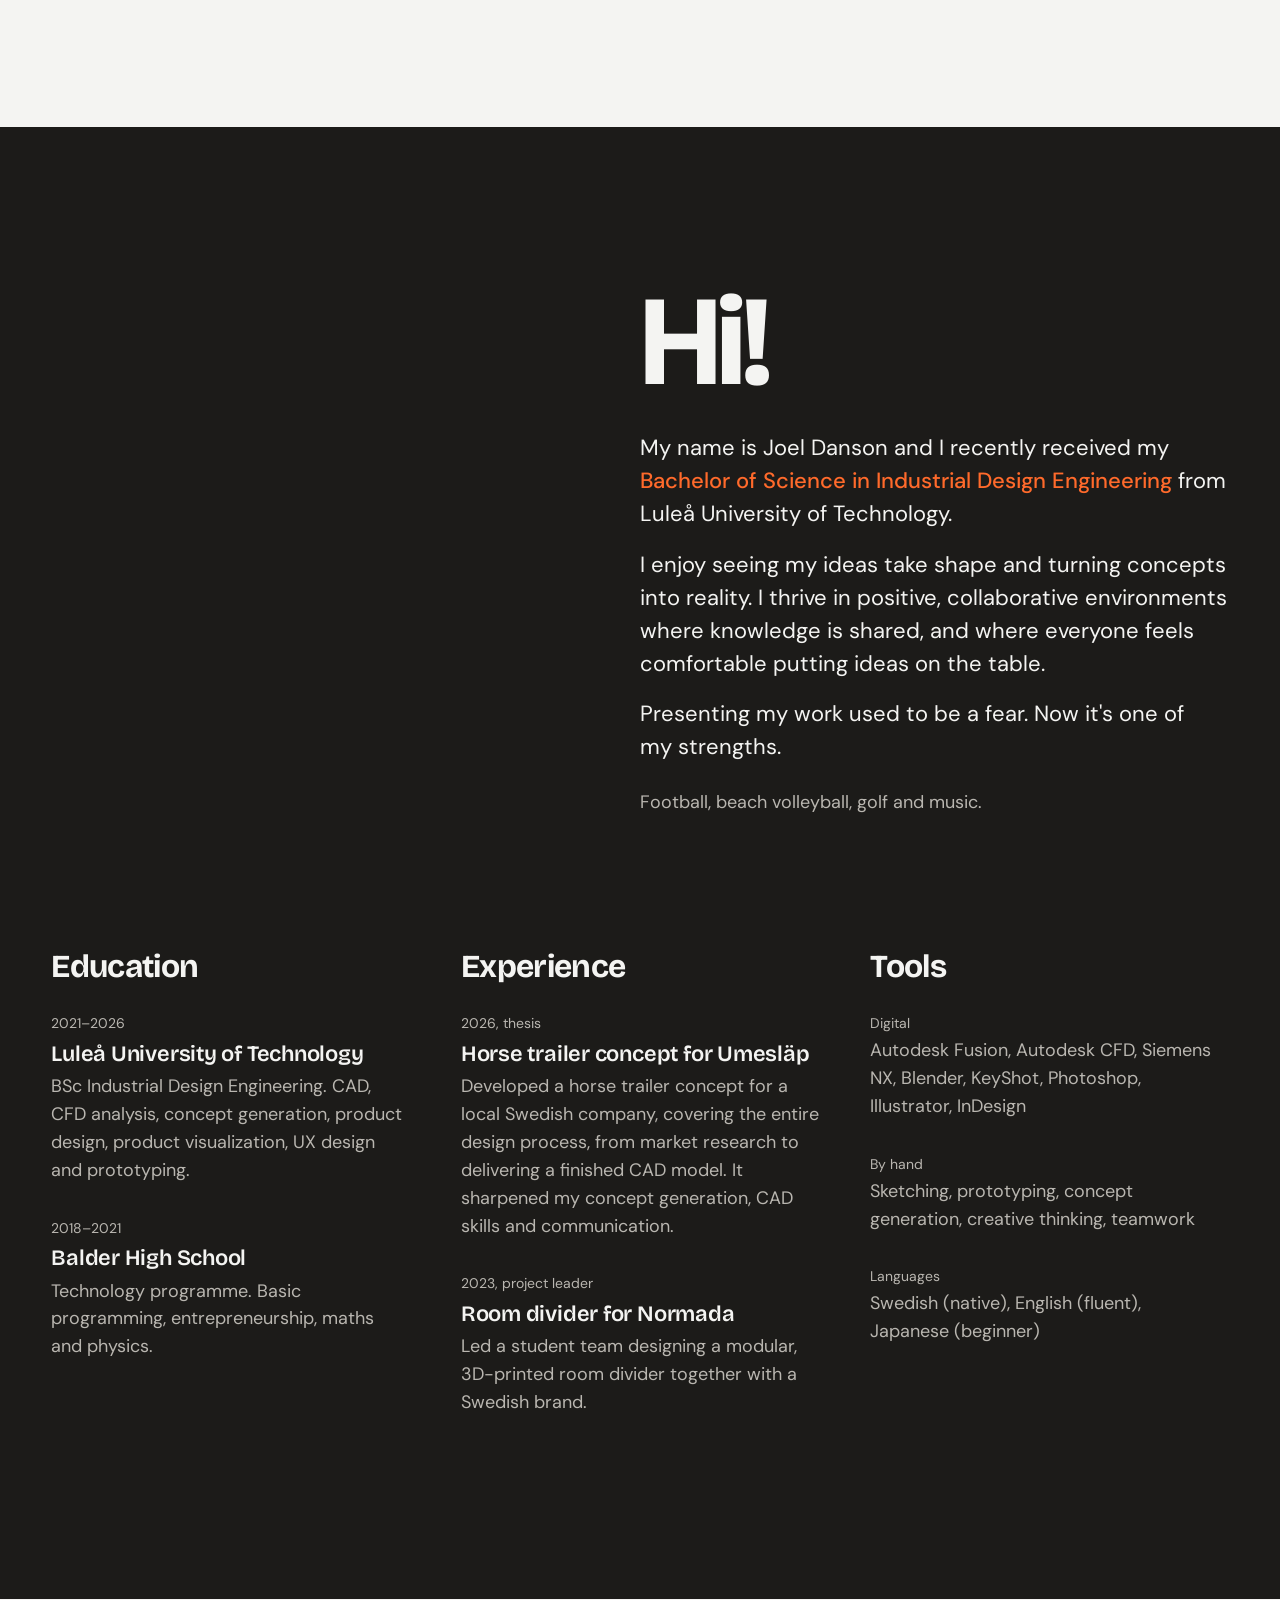
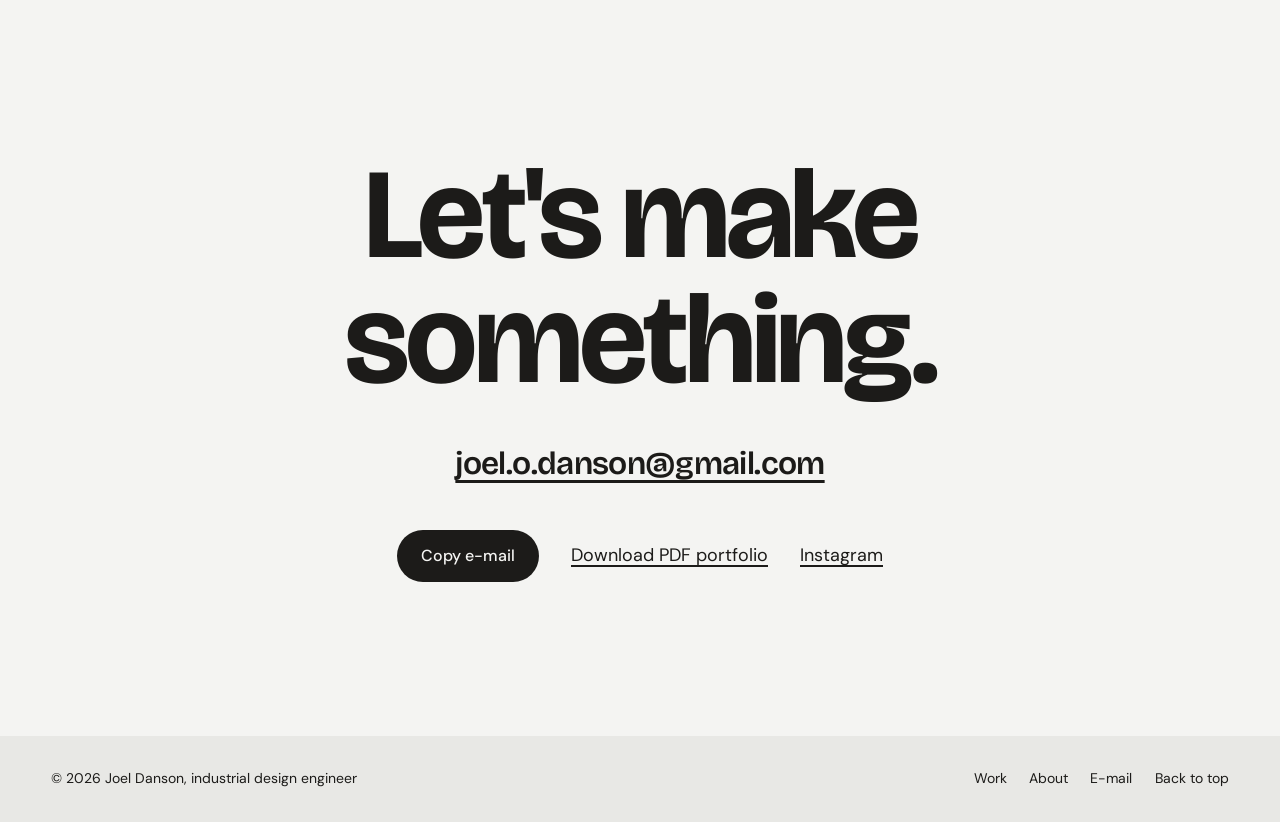
==== commit 4bd441de: "Restyle with one restrained system and plain layouts Visual system - Neutral off-white background in" ====
--- a/index.html
+++ b/index.html
@@ -5,15 +5,16 @@
   <meta name="viewport" content="width=device-width, initial-scale=1">
   <title>Joel Danson, Industrial Design Engineer</title>
   <meta name="description" content="Portfolio of Joel Danson, industrial design engineer (BSc, Luleå University of Technology). Product design, CAD, CFD and product visualization.">
-  <meta name="theme-color" content="#f5f1ea">
+  <meta name="theme-color" content="#f4f4f2">
   <meta property="og:title" content="Joel Danson, Industrial Design Engineer">
   <meta property="og:description" content="Goal-oriented and creative, with experience in CAD, visualization and product design.">
-  <meta property="og:image" content="assets/img/vingen-cover.webp">
+  <meta property="og:image" content="https://joeldanson.com/assets/img/vingen-cover.webp">
+  <meta property="og:url" content="https://joeldanson.com/">
   <meta property="og:type" content="website">
   <link rel="icon" href="assets/favicon.svg" type="image/svg+xml">
   <link rel="preconnect" href="https://fonts.googleapis.com">
   <link rel="preconnect" href="https://fonts.gstatic.com" crossorigin>
-  <link href="https://fonts.googleapis.com/css2?family=Bricolage+Grotesque:opsz,wght@12..96,400;12..96,500;12..96,600;12..96,700&family=DM+Mono:wght@400;500&family=DM+Sans:opsz,wght@9..40,400;9..40,500;9..40,600&display=swap" rel="stylesheet">
+  <link href="https://fonts.googleapis.com/css2?family=Bricolage+Grotesque:opsz,wght@12..96,500;12..96,600;12..96,700&family=DM+Sans:opsz,wght@9..40,400;9..40,500&display=swap" rel="stylesheet">
   <link rel="stylesheet" href="assets/css/styles.css">
   <link rel="preload" as="image" href="assets/img/lamp-hero.webp">
 </head>
@@ -22,11 +23,8 @@
 
   <header class="nav">
     <div class="wrap nav__inner">
-      <a class="logo" href="index.html" aria-label="Joel Danson, home">
-        <span class="logo__mark">JD</span>
-        <span>Joel Danson</span>
-      </a>
-      <button class="nav__toggle" aria-label="Menu" aria-expanded="false" aria-controls="nav-links"><span></span><span></span></button>
+      <a class="logo" href="index.html">Joel Danson</a>
+      <button class="nav__toggle" type="button" aria-expanded="false" aria-controls="nav-links">Menu</button>
       <ul class="nav__links" id="nav-links">
         <li><a href="#work">Work</a></li>
         <li><a href="#about">About</a></li>
@@ -36,121 +34,64 @@
   </header>
 
   <main id="main">
-    <!-- ============ HERO ============ -->
     <section class="hero">
       <div class="wrap hero__grid">
         <div class="hero__lamp">
           <div class="beam" aria-hidden="true"></div>
           <img src="assets/img/lamp-hero.webp" width="1200" height="1200" alt="Render of a desk lamp with a translucent orange shade">
         </div>
-
         <div class="hero__text">
           <p class="hero__name">Hi, I'm Joel Danson</p>
-          <h1 class="hero__title">
-            <span class="line"><span style="--d:.1s">Industrial</span></span>
-            <span class="line line--small"><span style="--d:.22s">design engineer</span></span>
-          </h1>
-          <p class="hero__sub reveal" style="--d:.5s">Goal-oriented and creative, with experience in CAD, visualization and product design. I like turning rough ideas into things you can hold.</p>
-          <div class="hero__cta reveal" style="--d:.65s">
-            <a class="btn" href="#work">See my work
-              <svg viewBox="0 0 24 24" fill="none" stroke="currentColor" stroke-width="2" stroke-linecap="round" stroke-linejoin="round"><path d="M5 12h14M13 6l6 6-6 6"/></svg>
-            </a>
-            <a class="btn btn--ghost" href="#contact">Get in touch</a>
-          </div>
-        </div>
-      </div>
-
-      <div class="wrap hero__meta">
-        <span class="mono">BSc Industrial Design Engineering<br>Luleå University of Technology</span>
-        <span class="mono scroll-cue"><span class="scroll-cue__line"></span>Scroll</span>
-      </div>
-    </section>
-
-    <!-- ============ MARQUEE ============ -->
-    <div class="marquee" aria-hidden="true">
-      <div class="marquee__track">
-        <div class="marquee__group">
-          <span class="marquee__item">Concept generation</span><svg class="marquee__star" viewBox="0 0 24 24" fill="currentColor"><path d="M12 0l2.6 9.4L24 12l-9.4 2.6L12 24l-2.6-9.4L0 12l9.4-2.6z"/></svg>
-          <span class="marquee__item">Autodesk Fusion</span><svg class="marquee__star" viewBox="0 0 24 24" fill="currentColor"><path d="M12 0l2.6 9.4L24 12l-9.4 2.6L12 24l-2.6-9.4L0 12l9.4-2.6z"/></svg>
-          <span class="marquee__item">Prototyping</span><svg class="marquee__star" viewBox="0 0 24 24" fill="currentColor"><path d="M12 0l2.6 9.4L24 12l-9.4 2.6L12 24l-2.6-9.4L0 12l9.4-2.6z"/></svg>
-          <span class="marquee__item">Blender</span><svg class="marquee__star" viewBox="0 0 24 24" fill="currentColor"><path d="M12 0l2.6 9.4L24 12l-9.4 2.6L12 24l-2.6-9.4L0 12l9.4-2.6z"/></svg>
-          <span class="marquee__item">CFD analysis</span><svg class="marquee__star" viewBox="0 0 24 24" fill="currentColor"><path d="M12 0l2.6 9.4L24 12l-9.4 2.6L12 24l-2.6-9.4L0 12l9.4-2.6z"/></svg>
-          <span class="marquee__item">KeyShot</span><svg class="marquee__star" viewBox="0 0 24 24" fill="currentColor"><path d="M12 0l2.6 9.4L24 12l-9.4 2.6L12 24l-2.6-9.4L0 12l9.4-2.6z"/></svg>
-          <span class="marquee__item">Sketching</span><svg class="marquee__star" viewBox="0 0 24 24" fill="currentColor"><path d="M12 0l2.6 9.4L24 12l-9.4 2.6L12 24l-2.6-9.4L0 12l9.4-2.6z"/></svg>
-          <span class="marquee__item">Siemens NX</span><svg class="marquee__star" viewBox="0 0 24 24" fill="currentColor"><path d="M12 0l2.6 9.4L24 12l-9.4 2.6L12 24l-2.6-9.4L0 12l9.4-2.6z"/></svg>
-          <span class="marquee__item">UX design</span><svg class="marquee__star" viewBox="0 0 24 24" fill="currentColor"><path d="M12 0l2.6 9.4L24 12l-9.4 2.6L12 24l-2.6-9.4L0 12l9.4-2.6z"/></svg>
-          <span class="marquee__item">Product visualization</span><svg class="marquee__star" viewBox="0 0 24 24" fill="currentColor"><path d="M12 0l2.6 9.4L24 12l-9.4 2.6L12 24l-2.6-9.4L0 12l9.4-2.6z"/></svg>
-        </div>
-        <div class="marquee__group">
-          <span class="marquee__item">Concept generation</span><svg class="marquee__star" viewBox="0 0 24 24" fill="currentColor"><path d="M12 0l2.6 9.4L24 12l-9.4 2.6L12 24l-2.6-9.4L0 12l9.4-2.6z"/></svg>
-          <span class="marquee__item">Autodesk Fusion</span><svg class="marquee__star" viewBox="0 0 24 24" fill="currentColor"><path d="M12 0l2.6 9.4L24 12l-9.4 2.6L12 24l-2.6-9.4L0 12l9.4-2.6z"/></svg>
-          <span class="marquee__item">Prototyping</span><svg class="marquee__star" viewBox="0 0 24 24" fill="currentColor"><path d="M12 0l2.6 9.4L24 12l-9.4 2.6L12 24l-2.6-9.4L0 12l9.4-2.6z"/></svg>
-          <span class="marquee__item">Blender</span><svg class="marquee__star" viewBox="0 0 24 24" fill="currentColor"><path d="M12 0l2.6 9.4L24 12l-9.4 2.6L12 24l-2.6-9.4L0 12l9.4-2.6z"/></svg>
-          <span class="marquee__item">CFD analysis</span><svg class="marquee__star" viewBox="0 0 24 24" fill="currentColor"><path d="M12 0l2.6 9.4L24 12l-9.4 2.6L12 24l-2.6-9.4L0 12l9.4-2.6z"/></svg>
-          <span class="marquee__item">KeyShot</span><svg class="marquee__star" viewBox="0 0 24 24" fill="currentColor"><path d="M12 0l2.6 9.4L24 12l-9.4 2.6L12 24l-2.6-9.4L0 12l9.4-2.6z"/></svg>
-          <span class="marquee__item">Sketching</span><svg class="marquee__star" viewBox="0 0 24 24" fill="currentColor"><path d="M12 0l2.6 9.4L24 12l-9.4 2.6L12 24l-2.6-9.4L0 12l9.4-2.6z"/></svg>
-          <span class="marquee__item">Siemens NX</span><svg class="marquee__star" viewBox="0 0 24 24" fill="currentColor"><path d="M12 0l2.6 9.4L24 12l-9.4 2.6L12 24l-2.6-9.4L0 12l9.4-2.6z"/></svg>
-          <span class="marquee__item">UX design</span><svg class="marquee__star" viewBox="0 0 24 24" fill="currentColor"><path d="M12 0l2.6 9.4L24 12l-9.4 2.6L12 24l-2.6-9.4L0 12l9.4-2.6z"/></svg>
-          <span class="marquee__item">Product visualization</span><svg class="marquee__star" viewBox="0 0 24 24" fill="currentColor"><path d="M12 0l2.6 9.4L24 12l-9.4 2.6L12 24l-2.6-9.4L0 12l9.4-2.6z"/></svg>
-        </div>
-      </div>
-    </div>
-
-    <!-- ============ WORK ============ -->
-    <section class="section" id="work">
+          <h1 class="hero__title">Industrial design engineer</h1>
+          <p class="hero__sub">Goal-oriented and creative, with experience in CAD, visualization and product design. I like turning rough ideas into things you can hold.</p>
+          <a class="btn" href="#work">See my work</a>
+        </div>
+      </div>
+    </section>
+
+    <section class="section" id="work" aria-labelledby="work-title">
       <div class="wrap">
         <div class="section__head">
-          <div class="reveal">
-            <h2 class="h-lg">Projects</h2>
-          </div>
-          <p class="reveal" style="--d:.1s">A thesis, a school collaboration and a pile of personal renders, from user interviews and sketches to CAD, CFD and the final image.</p>
+          <h2 id="work-title">Projects</h2>
+          <p>A thesis, a school collaboration and a pile of personal renders, from user interviews and sketches to CAD, CFD and the final image.</p>
         </div>
 
         <div class="projects">
           <article class="project reveal">
-            <a class="project__link" href="vingen.html" data-cursor="View case">
+            <a class="project__link" href="vingen.html">
               <div class="project__media">
-                <div class="project__tag"><span class="chip chip--dark">Thesis project</span><span class="chip">2026</span><span class="chip">Umesläp</span></div>
                 <img src="assets/img/vingen-cover.webp" width="1920" height="1080" loading="lazy" alt="Render of the Vingen horse trailer being towed on a city highway">
               </div>
               <div class="project__info">
-                <div>
-                  <h3 class="project__title">Vingen: premium horse trailer</h3>
-                  <p class="project__desc">A user-centred horse trailer concept balancing aerodynamics, solo handling and equine wellbeing, from market research to finished CAD.</p>
-                </div>
-                <span class="project__arrow" aria-hidden="true"><svg viewBox="0 0 24 24" fill="none" stroke="currentColor" stroke-width="2" stroke-linecap="round" stroke-linejoin="round"><path d="M5 12h14M13 6l6 6-6 6"/></svg></span>
+                <p class="project__meta">Thesis project for Umesläp, 2026</p>
+                <h3 class="project__title">Vingen: premium horse trailer</h3>
+                <p class="project__desc">A user-centred horse trailer concept balancing aerodynamics, solo handling and equine wellbeing, from market research to finished CAD.</p>
               </div>
             </a>
           </article>
 
           <article class="project project--half reveal">
-            <a class="project__link" href="normada.html" data-cursor="View case">
+            <a class="project__link" href="normada.html">
               <div class="project__media">
-                <div class="project__tag"><span class="chip chip--dark">School project</span><span class="chip">2023</span></div>
                 <img src="assets/img/normada-thumb.webp" width="1592" height="896" loading="lazy" alt="Close-up of the 3D-printed hexagonal room divider modules">
               </div>
               <div class="project__info">
-                <div>
-                  <h3 class="project__title">Normada room divider</h3>
-                  <p class="project__desc">A modular room divider 3D-printed in wood-plastic composite. I was project leader.</p>
-                </div>
-                <span class="project__arrow" aria-hidden="true"><svg viewBox="0 0 24 24" fill="none" stroke="currentColor" stroke-width="2" stroke-linecap="round" stroke-linejoin="round"><path d="M5 12h14M13 6l6 6-6 6"/></svg></span>
+                <p class="project__meta">School project, 2023</p>
+                <h3 class="project__title">Normada room divider</h3>
+                <p class="project__desc">A modular room divider 3D-printed in wood-plastic composite. I was project leader.</p>
               </div>
             </a>
           </article>
 
-          <article class="project project--half reveal" style="--d:.12s">
-            <a class="project__link" href="visualization.html" data-cursor="View work">
+          <article class="project project--half reveal">
+            <a class="project__link" href="visualization.html">
               <div class="project__media">
-                <div class="project__tag"><span class="chip chip--dark">Personal projects</span><span class="chip">Ongoing</span></div>
                 <img src="assets/img/watch-thumb.webp" width="1046" height="1307" loading="lazy" alt="Render of a skeleton wristwatch with a blue dial">
               </div>
               <div class="project__info">
-                <div>
-                  <h3 class="project__title">Product visualization</h3>
-                  <p class="project__desc">Speakers, lamps, watches and coffee makers: a playground for modelling, materials and light.</p>
-                </div>
-                <span class="project__arrow" aria-hidden="true"><svg viewBox="0 0 24 24" fill="none" stroke="currentColor" stroke-width="2" stroke-linecap="round" stroke-linejoin="round"><path d="M5 12h14M13 6l6 6-6 6"/></svg></span>
+                <p class="project__meta">Personal projects, ongoing</p>
+                <h3 class="project__title">Product visualization</h3>
+                <p class="project__desc">Speakers, lamps, watches and coffee makers: a playground for modelling, materials and light.</p>
               </div>
             </a>
           </article>
@@ -158,96 +99,79 @@
       </div>
     </section>
 
-    <!-- ============ PLAYGROUND STRIP ============ -->
-    <section class="section" style="padding-top:0" aria-labelledby="playground-title">
+    <section class="section section--tight" aria-labelledby="renders-title">
       <div class="wrap">
         <div class="section__head">
-          <div class="reveal">
-            <h2 class="h-md" id="playground-title">Things I've been lighting up</h2>
-          </div>
-          <a class="btn btn--ghost reveal" href="visualization.html">All visualizations
-            <svg viewBox="0 0 24 24" fill="none" stroke="currentColor" stroke-width="2" stroke-linecap="round" stroke-linejoin="round"><path d="M5 12h14M13 6l6 6-6 6"/></svg>
-          </a>
+          <h2 id="renders-title">Things I've been lighting up</h2>
+          <a class="text-link" href="visualization.html">All visualizations</a>
         </div>
         <div class="strip">
-          <a class="reveal" href="visualization.html" aria-label="Desk speaker render"><img src="assets/img/speaker.webp" loading="lazy" width="2160" height="2160" alt=""></a>
-          <a class="reveal" style="--d:.06s" href="visualization.html" aria-label="Headphones render"><img src="assets/img/headphones.webp" loading="lazy" width="1920" height="1920" alt=""></a>
-          <a class="reveal" style="--d:.12s" href="visualization.html" aria-label="Coffee maker render"><img src="assets/img/coffee.webp" loading="lazy" width="1751" height="1760" alt=""></a>
-          <a class="reveal" style="--d:.18s" href="visualization.html" aria-label="Effects pedal render"><img src="assets/img/pedal.webp" loading="lazy" width="1920" height="1920" alt=""></a>
-          <a class="reveal" style="--d:.24s" href="visualization.html" aria-label="Desk lamp render"><img src="assets/img/lamp.webp" loading="lazy" width="1200" height="1200" alt=""></a>
-          <a class="reveal" style="--d:.3s" href="visualization.html" aria-label="Wristwatch render"><img src="assets/img/watch.webp" loading="lazy" width="2039" height="2200" alt="" style="object-position:center 30%"></a>
-        </div>
-      </div>
-    </section>
-
-    <!-- ============ ABOUT ============ -->
-    <section class="section about" id="about">
+          <a class="reveal" href="visualization.html" aria-label="Desk speaker render"><img src="assets/img/speaker.webp" loading="lazy" width="1800" height="1800" alt=""></a>
+          <a class="reveal" href="visualization.html" aria-label="Headphones render"><img src="assets/img/headphones.webp" loading="lazy" width="1920" height="1920" alt=""></a>
+          <a class="reveal" href="visualization.html" aria-label="Coffee maker render"><img src="assets/img/coffee.webp" loading="lazy" width="1751" height="1760" alt=""></a>
+          <a class="reveal" href="visualization.html" aria-label="Effects pedal render"><img src="assets/img/pedal.webp" loading="lazy" width="1920" height="1920" alt=""></a>
+          <a class="reveal" href="visualization.html" aria-label="Desk lamp render"><img src="assets/img/lamp.webp" loading="lazy" width="1200" height="1200" alt=""></a>
+          <a class="reveal" href="visualization.html" aria-label="Wristwatch render"><img class="top" src="assets/img/watch.webp" loading="lazy" width="2039" height="2200" alt=""></a>
+        </div>
+      </div>
+    </section>
+
+    <section class="section about" id="about" aria-labelledby="about-title">
       <div class="wrap">
         <div class="about__grid">
           <div class="about__photo reveal">
-            <span class="tape" aria-hidden="true"></span>
             <img src="assets/img/joel.webp" width="714" height="682" loading="lazy" alt="Joel Danson presenting his thesis project, with a scale prototype of the horse trailer on the table">
           </div>
-
           <div class="about__text">
-            <h2 class="about__hi reveal">Hi!</h2>
-            <p class="reveal">My name is Joel Danson and I recently received my <strong>Bachelor of Science in Industrial Design Engineering</strong> from Luleå University of Technology.</p>
-            <p class="reveal">I enjoy seeing my ideas take shape and turning concepts into reality. I thrive in positive, collaborative environments where knowledge is shared, and where everyone feels comfortable putting ideas on the table.</p>
-            <p class="reveal">Presenting my work used to be a fear. Now it's one of my strengths.</p>
-            <div class="hobbies reveal">
-              <span class="chip">Football</span>
-              <span class="chip">Beach volleyball</span>
-              <span class="chip">Golf</span>
-              <span class="chip">Music</span>
-            </div>
+            <h2 class="about__hi" id="about-title">Hi!</h2>
+            <p>My name is Joel Danson and I recently received my <strong>Bachelor of Science in Industrial Design Engineering</strong> from Luleå University of Technology.</p>
+            <p>I enjoy seeing my ideas take shape and turning concepts into reality. I thrive in positive, collaborative environments where knowledge is shared, and where everyone feels comfortable putting ideas on the table.</p>
+            <p>Presenting my work used to be a fear. Now it's one of my strengths.</p>
+            <p class="about__hobbies">Football, beach volleyball, golf and music.</p>
           </div>
         </div>
 
         <div class="spec">
-          <div class="spec__col reveal">
-            <div class="spec__label mono"><span>Education</span></div>
-            <div class="spec__item">
-              <span class="mono">2021–2026</span>
-              <h3>Luleå University of Technology</h3>
+          <div>
+            <h3 class="spec__title">Education</h3>
+            <div class="spec__item">
+              <span class="when">2021–2026</span>
+              <h4>Luleå University of Technology</h4>
               <p>BSc Industrial Design Engineering. CAD, CFD analysis, concept generation, product design, product visualization, UX design and prototyping.</p>
             </div>
             <div class="spec__item">
-              <span class="mono">2018–2021</span>
-              <h3>Balder High School</h3>
+              <span class="when">2018–2021</span>
+              <h4>Balder High School</h4>
               <p>Technology programme. Basic programming, entrepreneurship, maths and physics.</p>
             </div>
           </div>
 
-          <div class="spec__col reveal" style="--d:.1s">
-            <div class="spec__label mono"><span>Experience</span></div>
-            <div class="spec__item">
-              <span class="mono">2026 · Thesis</span>
-              <h3>Horse trailer concept for Umesläp</h3>
+          <div>
+            <h3 class="spec__title">Experience</h3>
+            <div class="spec__item">
+              <span class="when">2026, thesis</span>
+              <h4>Horse trailer concept for Umesläp</h4>
               <p>Developed a horse trailer concept for a local Swedish company, covering the entire design process, from market research to delivering a finished CAD model. It sharpened my concept generation, CAD skills and communication.</p>
             </div>
             <div class="spec__item">
-              <span class="mono">2023 · Project leader</span>
-              <h3>Room divider for Normada</h3>
+              <span class="when">2023, project leader</span>
+              <h4>Room divider for Normada</h4>
               <p>Led a student team designing a modular, 3D-printed room divider together with a Swedish brand.</p>
             </div>
           </div>
 
-          <div class="spec__col reveal" style="--d:.2s">
-            <div class="spec__label mono"><span>Tools</span></div>
-            <div class="spec__item">
-              <span class="mono">Digital</span>
-              <div class="tags">
-                <span>Autodesk Fusion</span><span>Autodesk CFD</span><span>Siemens NX</span><span>Blender</span><span>KeyShot</span><span>Photoshop</span><span>Illustrator</span><span>InDesign</span>
-              </div>
-            </div>
-            <div class="spec__item">
-              <span class="mono">Hands-on</span>
-              <div class="tags">
-                <span>Sketching</span><span>Prototyping</span><span>Concept generation</span><span>Creative thinking</span><span>Teamwork</span>
-              </div>
-            </div>
-            <div class="spec__item">
-              <span class="mono">Languages</span>
+          <div>
+            <h3 class="spec__title">Tools</h3>
+            <div class="spec__item">
+              <span class="when">Digital</span>
+              <p>Autodesk Fusion, Autodesk CFD, Siemens NX, Blender, KeyShot, Photoshop, Illustrator, InDesign</p>
+            </div>
+            <div class="spec__item">
+              <span class="when">By hand</span>
+              <p>Sketching, prototyping, concept generation, creative thinking, teamwork</p>
+            </div>
+            <div class="spec__item">
+              <span class="when">Languages</span>
               <p>Swedish (native), English (fluent), Japanese (beginner)</p>
             </div>
           </div>
@@ -255,20 +179,14 @@
       </div>
     </section>
 
-    <!-- ============ CONTACT ============ -->
-    <section class="section contact" id="contact">
-      <div class="contact__glow" aria-hidden="true"></div>
-      <div class="wrap">
-        <h2 class="reveal">Let's make<br>something.</h2>
-        <a class="contact__mail reveal" href="mailto:joel.o.danson@gmail.com">joel.o.danson@gmail.com
-          <svg width="28" height="28" viewBox="0 0 24 24" fill="none" stroke="currentColor" stroke-width="2" stroke-linecap="round" stroke-linejoin="round"><path d="M7 17L17 7M8 7h9v9"/></svg>
-        </a>
-        <div class="contact__actions reveal">
-          <button class="btn" data-copy="joel.o.danson@gmail.com">Copy e-mail
-            <svg viewBox="0 0 24 24" fill="none" stroke="currentColor" stroke-width="2" stroke-linecap="round" stroke-linejoin="round"><path d="M5 12h14M13 6l6 6-6 6"/></svg>
-          </button>
-          <a class="btn btn--ghost" href="assets/Joel-Danson-Portfolio.pdf" download>Download PDF portfolio</a>
-          <a class="btn btn--ghost" href="https://www.instagram.com/boo_0scar/" target="_blank" rel="noopener">Instagram</a>
+    <section class="section contact" id="contact" aria-labelledby="contact-title">
+      <div class="wrap">
+        <h2 id="contact-title">Let's make<br>something.</h2>
+        <a class="contact__mail" href="mailto:joel.o.danson@gmail.com">joel.o.danson@gmail.com</a>
+        <div class="contact__actions">
+          <button class="btn" type="button" data-copy="joel.o.danson@gmail.com">Copy e-mail</button>
+          <a class="text-link" href="assets/Joel-Danson-Portfolio.pdf" download>Download PDF portfolio</a>
+          <a class="text-link" href="https://www.instagram.com/boo_0scar/" target="_blank" rel="noopener">Instagram</a>
         </div>
       </div>
     </section>
@@ -276,17 +194,16 @@
 
   <footer class="footer">
     <div class="wrap footer__inner">
-      <span>© <span data-year>2026</span> Joel Danson · Industrial design engineer</span>
+      <span>© <span data-year>2026</span> Joel Danson, industrial design engineer</span>
       <nav class="footer__links" aria-label="Footer">
         <a href="#work">Work</a>
         <a href="#about">About</a>
         <a href="mailto:joel.o.danson@gmail.com">E-mail</a>
-        <a href="#main">Back to top ↑</a>
+        <a href="#main">Back to top</a>
       </nav>
     </div>
   </footer>
 
-  <div class="cursor-bubble" aria-hidden="true"></div>
   <div class="copy-toast" role="status" aria-live="polite">E-mail copied to clipboard</div>
   <script src="assets/js/main.js"></script>
 </body>
--- a/assets/css/styles.css
+++ b/assets/css/styles.css
@@ -1,645 +1,308 @@
-/* ==========================================================================
-   Joel Danson — Portfolio
-   ========================================================================== */
-
 :root {
-  --paper: #f5f1ea;
-  --paper-2: #ece6db;
+  --paper: #f4f4f2;
+  --paper-2: #e8e8e5;
   --ink: #1c1b19;
-  --ink-2: #4a4741;
-  --ink-3: #8a857c;
-  --line: rgba(28, 27, 25, 0.14);
+  --ink-2: #4b4945;
   --orange: #ff6a2b;
-  --amber: #ff9a3c;
-  --yellow: #ffcc4d;
-  --sky: #cfe6f7;
-  --green: #8fcb81;
-  --beam: linear-gradient(90deg, var(--orange), var(--amber) 45%, var(--yellow));
+  --night: #1c1b19;
+  --night-ink: #f4f4f2;
+  --night-2: #b9b6b0;
 
   --f-display: "Bricolage Grotesque", "Helvetica Neue", Arial, sans-serif;
-  --f-body: "DM Sans", "Helvetica Neue", Arial, sans-serif;
-  --f-mono: "DM Mono", ui-monospace, "SFMono-Regular", Menlo, monospace;
+  --f-text: "DM Sans", "Helvetica Neue", Arial, sans-serif;
+
+  --fs-small: 0.875rem;
+  --fs-body: 1.125rem;
+  --fs-lead: 1.375rem;
+  --fs-h3: 2rem;
+  --fs-h2: clamp(2.5rem, 5vw, 4.25rem);
+  --fs-display: clamp(3.5rem, 10vw, 9.5rem);
 
   --pad: clamp(1.25rem, 4vw, 3.5rem);
   --max: 1360px;
-  --radius: 22px;
+  --radius: 14px;
+  --gap-section: clamp(6rem, 12vw, 10rem);
   --ease: cubic-bezier(0.22, 1, 0.36, 1);
 }
 
-*,
-*::before,
-*::after { box-sizing: border-box; }
-
-html { scroll-behavior: smooth; -webkit-text-size-adjust: 100%; }
+*, *::before, *::after { box-sizing: border-box; }
+
+html { scroll-behavior: smooth; -webkit-text-size-adjust: 100%; overflow-x: clip; }
 
 body {
   margin: 0;
   background: var(--paper);
   color: var(--ink);
-  font-family: var(--f-body);
-  font-size: 1.0625rem;
-  line-height: 1.6;
+  font-family: var(--f-text);
+  font-size: var(--fs-body);
+  line-height: 1.55;
   -webkit-font-smoothing: antialiased;
-  overflow-x: hidden;
-}
-
-/* subtle paper grain */
-body::before {
-  content: "";
-  position: fixed;
-  inset: 0;
-  pointer-events: none;
-  z-index: 100;
-  opacity: 0.05;
-  background-image: url("data:image/svg+xml,%3Csvg xmlns='http://www.w3.org/2000/svg' width='160' height='160'%3E%3Cfilter id='n'%3E%3CfeTurbulence type='fractalNoise' baseFrequency='.9' numOctaves='2' stitchTiles='stitch'/%3E%3C/filter%3E%3Crect width='100%25' height='100%25' filter='url(%23n)'/%3E%3C/svg%3E");
-}
-
-img { display: block; max-width: 100%; height: auto; }
+  overflow-x: clip;
+}
+
+img, video { display: block; max-width: 100%; height: auto; }
 a { color: inherit; text-decoration: none; }
 button { font: inherit; color: inherit; background: none; border: 0; cursor: pointer; padding: 0; }
-
-::selection { background: var(--yellow); color: var(--ink); }
-
-:focus-visible { outline: 2px solid var(--orange); outline-offset: 3px; border-radius: 6px; }
-
-.skip-link {
-  position: absolute; left: 1rem; top: -4rem; z-index: 200;
-  background: var(--ink); color: var(--paper); padding: .6rem 1rem; border-radius: 999px;
-}
-.skip-link:focus { top: 1rem; }
-
-.wrap { width: 100%; max-width: var(--max); margin-inline: auto; padding-inline: var(--pad); }
-
-.mono {
-  font-family: var(--f-mono);
-  font-size: 0.78rem;
-  letter-spacing: 0.04em;
-  text-transform: uppercase;
-}
-
-.eyebrow {
-  display: inline-flex; align-items: center; gap: .6rem;
-  font-family: var(--f-mono); font-size: .78rem; letter-spacing: .06em; text-transform: uppercase;
-  color: var(--ink-2);
-}
-.eyebrow::before {
-  content: ""; width: 26px; height: 2px; background: var(--beam); border-radius: 2px;
-}
-
-h1, h2, h3, h4 {
+p { margin: 0; text-wrap: pretty; }
+figure { margin: 0; }
+
+::selection { background: var(--orange); color: var(--ink); }
+:focus-visible { outline: 2px solid var(--ink); outline-offset: 3px; }
+.about :focus-visible, .lightbox :focus-visible { outline-color: var(--night-ink); }
+
+h1, h2, h3 {
   font-family: var(--f-display);
   font-weight: 700;
   line-height: 0.98;
   letter-spacing: -0.03em;
   margin: 0;
-}
-
-.h-xl { font-size: clamp(3.2rem, 10.5vw, 10rem); }
-.h-lg { font-size: clamp(2.6rem, 7vw, 6.2rem); }
-.h-md { font-size: clamp(2rem, 4.4vw, 3.6rem); }
-.h-sm { font-size: clamp(1.4rem, 2.4vw, 1.9rem); letter-spacing: -0.02em; line-height: 1.1; }
-
-.hl {
-  background: var(--beam);
-  -webkit-background-clip: text; background-clip: text;
-  color: transparent;
-}
-
-.lede { font-size: clamp(1.15rem, 1.7vw, 1.4rem); line-height: 1.5; color: var(--ink-2); max-width: 40ch; }
-
-/* --------------------------------------------------------------------------
-   Navigation
-   -------------------------------------------------------------------------- */
-.nav {
-  position: fixed; inset: 0 0 auto 0; z-index: 50;
-  transition: transform .5s var(--ease), background .3s;
-}
-.nav__inner {
-  display: flex; align-items: center; justify-content: space-between; gap: 1rem;
-  padding-block: 1rem;
-}
-.nav.is-scrolled { background: rgba(245, 241, 234, 0.82); backdrop-filter: blur(14px) saturate(1.4); -webkit-backdrop-filter: blur(14px) saturate(1.4); border-bottom: 1px solid var(--line); }
+  text-wrap: balance;
+}
+h2 { font-size: var(--fs-h2); }
+h3 { font-size: var(--fs-h3); letter-spacing: -0.02em; line-height: 1.1; }
+
+.skip-link {
+  position: absolute; left: 1rem; top: -4rem; z-index: 200;
+  background: var(--ink); color: var(--paper); padding: .6rem 1rem; border-radius: 999px;
+}
+.skip-link:focus { top: 1rem; }
+
+.wrap { width: 100%; max-width: var(--max); margin-inline: auto; padding-inline: var(--pad); }
+
+.small { font-size: var(--fs-small); color: var(--ink-2); }
+.lede { font-size: var(--fs-lead); line-height: 1.45; max-width: 46ch; }
+
+.text-link {
+  text-decoration: underline; text-decoration-thickness: 1.5px; text-underline-offset: 0.22em;
+  transition: text-decoration-color .2s ease;
+}
+@media (hover: hover) { .text-link:hover { text-decoration-color: var(--orange); } }
+
+/* ---------- Navigation ---------- */
+.nav { position: fixed; inset: 0 0 auto 0; z-index: 50; transition: transform .5s var(--ease), background-color .3s ease; }
+.nav__inner { display: flex; align-items: center; justify-content: space-between; gap: 1rem; padding-block: 1rem; }
+.nav.is-scrolled { background: var(--paper); }
 .nav.is-hidden { transform: translateY(-100%); }
 
-.logo { display: inline-flex; align-items: center; gap: .65rem; font-family: var(--f-display); font-weight: 700; font-size: 1.15rem; letter-spacing: -.02em; }
-.logo__mark {
-  position: relative; width: 34px; height: 34px; border-radius: 50%;
-  background: var(--ink); color: var(--paper);
-  display: grid; place-items: center; font-size: .8rem; letter-spacing: 0;
-  transition: transform .6s var(--ease);
-}
-.logo__mark::after {
-  content: ""; position: absolute; right: -3px; top: -3px; width: 11px; height: 11px; border-radius: 50%;
-  background: var(--orange); border: 2px solid var(--paper);
-}
-.logo:hover .logo__mark { transform: rotate(-20deg) scale(1.06); }
+.logo { font-family: var(--f-display); font-weight: 700; font-size: 1.15rem; letter-spacing: -.02em; }
 
 .nav__links { display: flex; align-items: center; gap: .35rem; list-style: none; margin: 0; padding: 0; }
-.nav__links a {
-  display: inline-block; padding: .5rem .95rem; border-radius: 999px; font-weight: 500; font-size: .95rem;
-  transition: background .25s, color .25s;
-}
-.nav__links a:hover { background: var(--ink); color: var(--paper); }
+.nav__links a { display: inline-block; padding: .5rem .95rem; border-radius: 999px; font-weight: 500; font-size: 1rem; transition: background-color .2s ease, color .2s ease; }
 .nav__links a[aria-current="page"] { background: var(--paper-2); }
-
-.status {
-  display: inline-flex; align-items: center; gap: .5rem;
-  font-family: var(--f-mono); font-size: .72rem; text-transform: uppercase; letter-spacing: .05em;
-  padding: .45rem .8rem; border: 1px solid var(--line); border-radius: 999px; color: var(--ink-2);
-}
-.status__dot { width: 8px; height: 8px; border-radius: 50%; background: #35b46a; position: relative; }
-.status__dot::after {
-  content: ""; position: absolute; inset: -4px; border-radius: 50%; border: 2px solid #35b46a; opacity: 0;
-  animation: ping 2.2s var(--ease) infinite;
-}
-@keyframes ping { 0% { transform: scale(.4); opacity: .8; } 100% { transform: scale(1.5); opacity: 0; } }
-
-.nav__toggle { display: none; width: 44px; height: 44px; border-radius: 50%; background: var(--ink); position: relative; }
-.nav__toggle span { position: absolute; left: 13px; right: 13px; height: 2px; background: var(--paper); border-radius: 2px; transition: transform .35s var(--ease), opacity .2s; }
-.nav__toggle span:nth-child(1) { top: 17px; }
-.nav__toggle span:nth-child(2) { top: 25px; }
-.nav.is-open .nav__toggle span:nth-child(1) { transform: translateY(4px) rotate(45deg); }
-.nav.is-open .nav__toggle span:nth-child(2) { transform: translateY(-4px) rotate(-45deg); }
+@media (hover: hover) { .nav__links a:hover { background: var(--ink); color: var(--paper); } }
+
+.nav__toggle { display: none; min-height: 44px; padding: 0 1.1rem; border-radius: 999px; background: var(--ink); color: var(--paper); font-weight: 500; font-size: 1rem; }
 
 @media (max-width: 760px) {
-  .status { display: none; }
-  .nav__toggle { display: block; }
+  .nav__toggle { display: block; position: relative; z-index: 2; }
   .nav__links {
-    position: fixed; inset: 0; z-index: -1; flex-direction: column; justify-content: center; gap: .5rem;
-    background: var(--paper); opacity: 0; visibility: hidden; transition: opacity .35s, visibility .35s;
+    position: fixed; inset: 0; z-index: 1; flex-direction: column; justify-content: center; gap: .5rem;
+    background: var(--paper); opacity: 0; visibility: hidden; transition: opacity .3s ease, visibility .3s ease;
   }
   .nav__links a { font-family: var(--f-display); font-size: 2.6rem; font-weight: 700; letter-spacing: -.03em; padding: .3rem 1.2rem; }
   .nav.is-open .nav__links { opacity: 1; visibility: visible; }
-  .nav.is-open { background: transparent; border-color: transparent; backdrop-filter: none; }
-}
-
-/* --------------------------------------------------------------------------
-   Buttons
-   -------------------------------------------------------------------------- */
+}
+
+/* ---------- Buttons ---------- */
 .btn {
-  --bg: var(--ink); --fg: var(--paper);
-  position: relative; display: inline-flex; align-items: center; gap: .7rem;
-  padding: .95rem 1.4rem; border-radius: 999px; background: var(--bg); color: var(--fg);
-  font-weight: 600; font-size: 1rem; overflow: hidden; isolation: isolate;
-  transition: transform .35s var(--ease), color .35s;
-}
-.btn::before {
-  content: ""; position: absolute; inset: 0; z-index: -1; background: var(--beam);
-  transform: translateY(101%); transition: transform .45s var(--ease);
-}
-.btn:hover { color: var(--ink); }
-.btn:hover::before { transform: translateY(0); }
+  display: inline-flex; align-items: center; gap: .6rem; min-height: 52px;
+  padding: 0 1.5rem; border-radius: 999px; background: var(--ink); color: var(--paper);
+  font-weight: 500; font-size: 1rem;
+  transition: background-color .2s ease, color .2s ease, transform .14s var(--ease);
+}
 .btn:active { transform: scale(.97); }
-.btn svg { width: 18px; height: 18px; transition: transform .35s var(--ease); }
-.btn:hover svg { transform: translateX(3px) rotate(-45deg); }
-.btn--ghost { --bg: transparent; --fg: var(--ink); box-shadow: inset 0 0 0 1.5px var(--ink); }
-
-/* --------------------------------------------------------------------------
-   Hero
-   -------------------------------------------------------------------------- */
-.hero {
-  position: relative; min-height: 100svh; display: flex; align-items: center;
-  padding-block: 7rem 4rem; overflow: hidden;
-}
-.hero__grid {
-  position: relative; display: grid; grid-template-columns: minmax(0, .9fr) minmax(0, 1.4fr); align-items: center; gap: 2rem;
-}
+@media (hover: hover) { .btn:hover { background: var(--orange); color: var(--ink); } }
+
+/* ---------- Hero ---------- */
+.hero { position: relative; min-height: 100svh; display: flex; align-items: center; padding-block: 7rem 4rem; overflow: hidden; }
+.hero__grid { position: relative; display: grid; grid-template-columns: minmax(0, .9fr) minmax(0, 1.4fr); align-items: center; gap: 2rem; }
 .hero__lamp { position: relative; z-index: 2; width: min(100%, 520px); justify-self: start; margin-left: calc(var(--pad) * -1.2); }
-/* the lamp is mirrored so the shade points at the headline */
-.hero__lamp img { position: relative; z-index: 2; width: 100%; filter: drop-shadow(0 30px 40px rgba(28, 27, 25, .12)); transform: scaleX(-1); animation: sway 7s ease-in-out infinite; transform-origin: 44% 92%; }
-@keyframes sway { 0%, 100% { transform: scaleX(-1) rotate(0deg); } 50% { transform: scaleX(-1) rotate(1.2deg); } }
-
-/* light beam emitted from the lamp shade */
+/* mirrored so the shade points at the headline */
+.hero__lamp img { position: relative; z-index: 2; width: 100%; transform: scaleX(-1); }
 .beam {
   --angle: 12deg;
-  position: absolute; z-index: 1;
-  left: 61%; top: 39%;
+  position: absolute; z-index: 1; left: 61%; top: 39%;
   width: 260vw; height: 130vw;
   transform-origin: 0 50%;
   transform: translateY(-50%) rotate(var(--angle));
-  background: linear-gradient(90deg, rgba(255, 106, 43, .95), rgba(255, 154, 60, .85) 18%, rgba(255, 204, 77, .55) 38%, rgba(255, 204, 77, 0) 62%);
+  background: var(--orange);
+  opacity: .9;
   clip-path: polygon(0 48.6%, 100% 18%, 100% 82%, 0 51.4%);
   pointer-events: none;
   transition: transform 1.2s var(--ease);
-  mix-blend-mode: multiply;
-  animation: flicker 9s steps(1) infinite;
-}
-@keyframes flicker { 0%, 100% { opacity: 1; } 61% { opacity: .82; } 62% { opacity: 1; } 64% { opacity: .9; } 65% { opacity: 1; } }
-
-.hero__text { position: relative; z-index: 3; text-align: right; }
-.hero__name { font-family: var(--f-display); font-weight: 400; font-size: clamp(1.4rem, 2.6vw, 2.4rem); letter-spacing: -.02em; margin-bottom: .6rem; }
-.hero__title { font-size: clamp(3.4rem, 9.6vw, 9.6rem); }
-.hero__title .line { display: block; overflow: hidden; padding-bottom: .06em; }
-.hero__title .line > span { display: inline-block; }
-.hero__title .line--small { font-size: .62em; margin-top: .05em; }
-.hero__sub { margin: 2rem 0 2.4rem auto; max-width: 34ch; color: var(--ink); font-size: clamp(1.05rem, 1.4vw, 1.25rem); }
-.hero__cta { display: flex; justify-content: flex-end; gap: .75rem; flex-wrap: wrap; }
-
-.hero__meta {
-  position: absolute; left: 0; right: 0; bottom: 1.6rem; z-index: 3;
-  display: flex; justify-content: space-between; align-items: end; gap: 1rem;
-}
-.hero__meta .mono { color: var(--ink-2); }
-.scroll-cue { display: inline-flex; align-items: center; gap: .6rem; }
-.scroll-cue__line { width: 2px; height: 42px; background: var(--line); position: relative; overflow: hidden; border-radius: 2px; }
-.scroll-cue__line::after { content: ""; position: absolute; left: 0; right: 0; height: 40%; background: var(--orange); animation: drip 1.8s var(--ease) infinite; }
-@keyframes drip { 0% { top: -40%; } 100% { top: 100%; } }
-
-/* engineering-drawing annotation */
-.annot {
-  position: absolute; z-index: 3; display: flex; align-items: center; gap: .5rem;
-  font-family: var(--f-mono); font-size: .7rem; text-transform: uppercase; letter-spacing: .05em; color: var(--ink-2);
-}
-.annot::before { content: ""; width: 9px; height: 9px; border: 1.5px solid var(--ink); border-radius: 50%; background: var(--paper); }
-.annot::after { content: ""; order: -1; }
-.annot--joint { left: 46%; top: 9%; }
-.annot--joint span { border-bottom: 1px dashed var(--ink-3); padding-bottom: 2px; }
+}
+.hero__text { position: relative; z-index: 3; }
+.hero__name { font-size: var(--fs-lead); margin-bottom: .6rem; }
+.hero__title { font-size: var(--fs-display); }
+.hero__sub { margin: 2rem 0 2.4rem; max-width: 34ch; font-size: var(--fs-lead); line-height: 1.45; }
 
 @media (max-width: 900px) {
-  .hero { align-items: flex-start; padding-top: 6rem; }
+  .hero { flex-direction: column; align-items: stretch; min-height: auto; padding-top: 6rem; }
   .hero__grid { grid-template-columns: 1fr; gap: 0; }
   .hero__lamp { width: min(68vw, 360px); margin-left: -2rem; margin-bottom: -2rem; }
   .beam { top: 30%; --angle: 26deg; }
-  .hero__text { text-align: left; }
-  .hero__sub { margin-left: 0; }
-  .hero__cta { justify-content: flex-start; }
-  .annot { display: none; }
-  .hero__meta { position: static; margin-top: 3rem; }
-}
-
-/* --------------------------------------------------------------------------
-   Marquee
-   -------------------------------------------------------------------------- */
-.marquee {
-  position: relative; z-index: 4; background: var(--ink); color: var(--paper);
-  padding-block: 1.15rem; overflow: hidden; transform: rotate(-1.4deg); margin: 0 -2vw; width: 104vw;
-  box-shadow: 0 20px 40px -20px rgba(0,0,0,.4);
-}
-.marquee__track { display: flex; width: max-content; animation: marquee 38s linear infinite; }
-.marquee__group { display: flex; align-items: center; gap: 2.2rem; padding-right: 2.2rem; }
-.marquee__item { font-family: var(--f-display); font-weight: 600; font-size: clamp(1.2rem, 2.2vw, 1.8rem); letter-spacing: -.02em; white-space: nowrap; }
-.marquee__star { width: 22px; height: 22px; color: var(--yellow); flex: none; }
-@keyframes marquee { to { transform: translateX(-50%); } }
-
-/* --------------------------------------------------------------------------
-   Sections
-   -------------------------------------------------------------------------- */
-.section { padding-block: clamp(5rem, 11vw, 9.5rem); position: relative; }
-.section__head { display: flex; justify-content: space-between; align-items: end; gap: 2rem; flex-wrap: wrap; margin-bottom: clamp(2.5rem, 5vw, 4.5rem); }
-.section__head .eyebrow { margin-bottom: 1.1rem; }
-.section__head p { max-width: 38ch; color: var(--ink-2); margin: 0; }
-
-/* --------------------------------------------------------------------------
-   Project cards
-   -------------------------------------------------------------------------- */
-.projects { display: grid; grid-template-columns: repeat(12, 1fr); gap: clamp(1.25rem, 2.5vw, 2.25rem); }
-.project { grid-column: span 12; position: relative; }
+}
+
+/* ---------- Sections ---------- */
+.section { padding-block: var(--gap-section); position: relative; }
+.section--tight { padding-top: 0; }
+.section__head { display: flex; justify-content: space-between; align-items: end; gap: 2rem; flex-wrap: wrap; margin-bottom: clamp(2.5rem, 5vw, 4rem); }
+.section__head p { max-width: 40ch; margin: 0; }
+
+/* ---------- Project cards ---------- */
+.projects { display: grid; grid-template-columns: repeat(12, 1fr); gap: clamp(1.25rem, 2.5vw, 2.25rem); row-gap: clamp(2.5rem, 5vw, 4rem); }
+.project { grid-column: span 12; }
 .project--half { grid-column: span 6; }
-
 .project__link { display: block; }
-.project__media {
-  position: relative; overflow: hidden; border-radius: var(--radius); background: var(--paper-2);
-  aspect-ratio: 16 / 9; isolation: isolate;
-}
+.project__media { overflow: hidden; border-radius: var(--radius); background: var(--paper-2); aspect-ratio: 16 / 9; }
 .project--half .project__media { aspect-ratio: 4 / 3.4; }
-.project__media img {
-  width: 100%; height: 100%; object-fit: cover;
-  transition: transform 1.1s var(--ease), filter .6s;
-}
-.project__link:hover .project__media img { transform: scale(1.045); }
-
-.project__num {
-  position: absolute; right: clamp(1rem, 2.5vw, 2rem); bottom: clamp(.6rem, 2vw, 1.3rem); z-index: 2;
-  font-family: var(--f-display); font-weight: 700; font-size: clamp(3.5rem, 8vw, 7rem); line-height: 1;
-  color: #fff; letter-spacing: -.04em; text-shadow: 0 6px 30px rgba(0,0,0,.25);
-}
-.project__tag {
-  position: absolute; left: 1.1rem; top: 1.1rem; z-index: 2;
-  display: inline-flex; gap: .4rem; flex-wrap: wrap;
-}
-.chip {
-  display: inline-flex; align-items: center; gap: .4rem;
-  font-family: var(--f-mono); font-size: .7rem; text-transform: uppercase; letter-spacing: .05em;
-  padding: .42rem .75rem; border-radius: 999px; background: rgba(245, 241, 234, .92); color: var(--ink);
-  backdrop-filter: blur(8px);
-}
-.chip--dark { background: var(--ink); color: var(--paper); }
-.chip--outline { background: transparent; box-shadow: inset 0 0 0 1px var(--line); }
-
-.project__info { display: flex; justify-content: space-between; align-items: start; gap: 1.5rem; padding-top: 1.3rem; }
-.project__title { font-size: clamp(1.7rem, 3.2vw, 2.7rem); transition: color .3s; }
-.project__desc { color: var(--ink-2); margin: .5rem 0 0; max-width: 46ch; }
-.project__arrow {
-  flex: none; width: 56px; height: 56px; border-radius: 50%; border: 1.5px solid var(--ink);
-  display: grid; place-items: center; transition: background .35s, transform .5s var(--ease), border-color .35s;
-}
-.project__arrow svg { width: 20px; height: 20px; transition: transform .5s var(--ease); }
-.project__link:hover .project__arrow { background: var(--orange); border-color: var(--orange); transform: rotate(-45deg); }
-
-/* cursor-follow "view" bubble */
-.cursor-bubble {
-  position: fixed; left: 0; top: 0; z-index: 60; pointer-events: none;
-  width: 104px; height: 104px; margin: -52px 0 0 -52px; border-radius: 50%;
-  background: var(--yellow); color: var(--ink);
-  display: grid; place-items: center; text-align: center;
-  font-family: var(--f-display); font-weight: 700; font-size: 1rem; letter-spacing: -.01em;
-  transform: translate3d(var(--x, -200px), var(--y, -200px), 0) scale(0);
-  transition: transform .45s var(--ease);
-  will-change: transform;
-}
-.cursor-bubble.is-on { transform: translate3d(var(--x), var(--y), 0) scale(1); }
-@media (hover: none) { .cursor-bubble { display: none; } }
-
-@media (max-width: 760px) {
-  .project--half { grid-column: span 12; }
-  .project__arrow { width: 46px; height: 46px; }
-}
-
-/* --------------------------------------------------------------------------
-   About
-   -------------------------------------------------------------------------- */
-.about { background: var(--ink); color: var(--paper); border-radius: clamp(28px, 4vw, 56px); margin-inline: clamp(.5rem, 1.5vw, 1.25rem); }
-.about .eyebrow { color: rgba(245, 241, 234, .7); }
+.project__media img { width: 100%; height: 100%; object-fit: cover; transition: transform 1.1s var(--ease); }
+.project__info { padding-top: 1.2rem; display: grid; gap: .45rem; }
+.project__meta { font-size: var(--fs-small); color: var(--ink-2); }
+.project__title { text-decoration: underline; text-decoration-color: transparent; text-decoration-thickness: 2px; text-underline-offset: .15em; transition: text-decoration-color .2s ease; }
+.project__desc { max-width: 52ch; }
+@media (hover: hover) {
+  .project__link:hover .project__media img { transform: scale(1.03); }
+  .project__link:hover .project__title { text-decoration-color: var(--orange); }
+}
+@media (max-width: 760px) { .project--half { grid-column: span 12; } }
+
+/* ---------- Render strip ---------- */
+.strip { display: grid; grid-template-columns: repeat(6, minmax(0, 1fr)); gap: .8rem; }
+.strip a { border-radius: var(--radius); overflow: hidden; aspect-ratio: 1; background: var(--paper-2); }
+.strip img { width: 100%; height: 100%; object-fit: cover; transition: transform .9s var(--ease); }
+.strip img.top { object-position: center 30%; }
+@media (hover: hover) { .strip a:hover img { transform: scale(1.05); } }
+@media (max-width: 760px) { .strip { grid-template-columns: repeat(3, minmax(0, 1fr)); } }
+
+/* ---------- About ---------- */
+.about { background: var(--night); color: var(--night-ink); }
 .about__grid { display: grid; grid-template-columns: minmax(0, 1fr) minmax(0, 1.15fr); gap: clamp(2.5rem, 6vw, 6rem); align-items: center; }
-.about__photo { position: relative; max-width: 470px; justify-self: center; transform: rotate(-3deg); transition: transform .6s var(--ease); }
-.about__photo:hover { transform: rotate(0deg) scale(1.02); }
-.about__photo img { border-radius: 10px; border: 10px solid #fff; box-shadow: 0 30px 60px -20px rgba(0,0,0,.6); }
-.tape {
-  position: absolute; width: 120px; height: 34px; background: rgba(255, 220, 170, .82);
-  top: -14px; left: 50%; transform: translateX(-50%) rotate(-4deg); z-index: 2;
-  box-shadow: 0 2px 6px rgba(0,0,0,.12);
-  clip-path: polygon(3% 0, 97% 4%, 100% 50%, 96% 100%, 2% 96%, 0 45%);
-}
-.about__sticker {
-  position: absolute; right: -28px; bottom: -28px; width: 128px; height: 128px; border-radius: 50%;
-  background: var(--yellow); color: var(--ink); display: grid; place-items: center; z-index: 3;
-  transform: rotate(10deg);
-}
-.about__sticker svg { position: absolute; inset: 0; width: 100%; height: 100%; animation: spin 18s linear infinite; }
-.about__sticker b { font-family: var(--f-display); font-size: 2rem; }
-@keyframes spin { to { transform: rotate(360deg); } }
-
-.about__hi { font-size: clamp(4rem, 10vw, 8rem); margin-bottom: 1.4rem; }
-.about__hi .wave { display: inline-block; transform-origin: 70% 80%; animation: wave 2.6s ease-in-out infinite; }
-@keyframes wave { 0%, 60%, 100% { transform: rotate(0); } 10%, 30% { transform: rotate(14deg); } 20%, 40% { transform: rotate(-8deg); } }
-.about__text p { font-size: clamp(1.1rem, 1.5vw, 1.3rem); line-height: 1.6; color: rgba(245, 241, 234, .82); margin: 0 0 1.2rem; max-width: 44ch; }
-.about__text strong { color: var(--paper); font-weight: 600; }
-
-.hobbies { display: flex; flex-wrap: wrap; gap: .5rem; margin-top: 1.8rem; }
-.hobbies .chip { background: rgba(245, 241, 234, .08); color: var(--paper); box-shadow: inset 0 0 0 1px rgba(245,241,234,.18); }
-
-/* spec sheet */
-.spec {
-  margin-top: clamp(4rem, 8vw, 7rem);
-  display: grid; grid-template-columns: repeat(3, minmax(0, 1fr));
-  border-top: 1px solid rgba(245, 241, 234, .18);
-}
-.spec__col { padding: 2.2rem clamp(1rem, 2.5vw, 2.4rem) 0 0; }
-.spec__col + .spec__col { padding-left: clamp(1rem, 2.5vw, 2.4rem); border-left: 1px solid rgba(245, 241, 234, .18); }
-.spec__label { display: flex; justify-content: space-between; color: rgba(245, 241, 234, .55); margin-bottom: 1.6rem; }
+.about__photo { max-width: 470px; justify-self: center; }
+.about__photo img { border-radius: var(--radius); }
+.about__hi { font-size: var(--fs-display); margin-bottom: 1.6rem; }
+.about__text p { font-size: var(--fs-lead); line-height: 1.5; margin: 0 0 1.1rem; max-width: 44ch; }
+.about__text strong { font-weight: 500; color: var(--orange); }
+.about__text .about__hobbies { font-size: var(--fs-body); color: var(--night-2); margin-top: 1.6rem; }
+
+.spec { margin-top: clamp(4.5rem, 9vw, 7.5rem); display: grid; grid-template-columns: repeat(3, minmax(0, 1fr)); gap: clamp(2rem, 4vw, 4rem); }
+.spec__title { margin-bottom: 1.6rem; }
 .spec__item { margin-bottom: 1.8rem; }
-.spec__item h3 { font-size: 1.35rem; letter-spacing: -.02em; line-height: 1.15; margin-bottom: .35rem; }
-.spec__item .mono { color: var(--yellow); display: block; margin-bottom: .55rem; }
-.spec__item p { margin: 0; color: rgba(245, 241, 234, .72); font-size: .98rem; }
-.tags { display: flex; flex-wrap: wrap; gap: .4rem; }
-.tags span {
-  font-size: .88rem; padding: .35rem .7rem; border-radius: 8px;
-  background: rgba(245, 241, 234, .07); color: var(--paper); border: 1px solid rgba(245, 241, 234, .12);
-  transition: background .25s, color .25s, transform .25s var(--ease);
-}
-.tags span:hover { background: var(--yellow); color: var(--ink); transform: translateY(-2px) rotate(-2deg); }
-
-.lang { display: grid; gap: .8rem; }
-.lang__row { display: grid; grid-template-columns: 1fr auto; gap: .4rem; align-items: center; font-size: .95rem; }
-.lang__row .mono { margin: 0; color: rgba(245, 241, 234, .55); }
-.lang__bar { grid-column: 1 / -1; height: 4px; background: rgba(245,241,234,.1); border-radius: 4px; overflow: hidden; }
-.lang__bar i { display: block; height: 100%; width: 0; background: var(--beam); border-radius: 4px; transition: width 1.4s var(--ease) .2s; }
-.is-visible .lang__bar i { width: var(--w); }
-
+.spec__item h4 { font-family: var(--f-display); font-size: var(--fs-lead); font-weight: 600; letter-spacing: -.01em; line-height: 1.2; margin: .2rem 0 .4rem; }
+.spec__item .when { font-size: var(--fs-small); color: var(--night-2); }
+.spec__item p { color: var(--night-2); }
 @media (max-width: 900px) {
   .about__grid { grid-template-columns: 1fr; }
-  .about__photo { max-width: 360px; }
-  .about__sticker { right: -12px; width: 104px; height: 104px; }
+  .about__photo { max-width: 360px; justify-self: start; }
   .spec { grid-template-columns: 1fr; }
-  .spec__col + .spec__col { padding-left: 0; border-left: 0; border-top: 1px solid rgba(245, 241, 234, .18); }
-}
-
-/* --------------------------------------------------------------------------
-   Playground strip (home)
-   -------------------------------------------------------------------------- */
-.strip { display: grid; grid-template-columns: repeat(6, minmax(0, 1fr)); gap: .8rem; }
-.strip a { position: relative; border-radius: 16px; overflow: hidden; aspect-ratio: 1; background: var(--paper-2); }
-.strip img { width: 100%; height: 100%; object-fit: cover; transition: transform .9s var(--ease); }
-.strip a:hover img { transform: scale(1.08) rotate(1.5deg); }
-.strip a:nth-child(odd) { transform: translateY(1.5rem); }
-@media (max-width: 760px) {
-  .strip { grid-template-columns: repeat(3, minmax(0, 1fr)); }
-  .strip a:nth-child(odd) { transform: none; }
-}
-
-/* --------------------------------------------------------------------------
-   Contact / footer
-   -------------------------------------------------------------------------- */
-.contact { text-align: center; overflow: hidden; }
-.contact__glow {
-  position: absolute; left: 50%; top: 55%; width: min(1100px, 140vw); aspect-ratio: 1; transform: translate(-50%, -50%);
-  background: radial-gradient(closest-side, rgba(255, 204, 77, .55), rgba(255, 154, 60, .25) 45%, transparent 72%);
-  z-index: -1; filter: blur(10px);
-}
-.contact h2 { font-size: clamp(3rem, 11vw, 10.5rem); margin: 1.2rem 0 2.2rem; }
+}
+
+/* ---------- Contact and footer ---------- */
+.contact { text-align: center; }
+.contact h2 { font-size: var(--fs-display); margin-bottom: 2.2rem; }
 .contact__mail {
-  display: inline-flex; align-items: center; gap: .9rem; flex-wrap: wrap; justify-content: center;
-  font-family: var(--f-display); font-weight: 600; font-size: clamp(1.25rem, 3.2vw, 2.4rem); letter-spacing: -.02em;
-  border-bottom: 3px solid var(--ink); padding-bottom: .2rem; transition: color .3s, border-color .3s;
-}
-.contact__mail:hover { color: var(--orange); border-color: var(--orange); }
-.contact__actions { display: flex; justify-content: center; flex-wrap: wrap; gap: .75rem; margin-top: 2.6rem; }
+  font-family: var(--f-display); font-weight: 600; font-size: var(--fs-h3); letter-spacing: -.02em;
+  text-decoration: underline; text-decoration-thickness: 3px; text-underline-offset: .2em; transition: text-decoration-color .2s ease;
+}
+@media (hover: hover) { .contact__mail:hover { text-decoration-color: var(--orange); } }
+.contact__actions { display: flex; justify-content: center; align-items: center; flex-wrap: wrap; gap: 1rem 2rem; margin-top: 2.6rem; }
 .copy-toast {
   position: fixed; left: 50%; bottom: 2rem; z-index: 90; transform: translate(-50%, 150%);
-  background: var(--ink); color: var(--paper); padding: .8rem 1.2rem; border-radius: 999px; font-weight: 500;
-  transition: transform .45s var(--ease);
-}
-.copy-toast.is-on { transform: translate(-50%, 0); }
-
-.footer { border-top: 1px solid var(--line); padding-block: 2rem; }
-.footer__inner { display: flex; justify-content: space-between; align-items: center; flex-wrap: wrap; gap: 1rem; color: var(--ink-2); }
-.footer__links { display: flex; gap: 1.2rem; }
-.footer__links a:hover { color: var(--orange); }
-
-/* --------------------------------------------------------------------------
-   Case study pages
-   -------------------------------------------------------------------------- */
+  background: var(--ink); color: var(--paper); padding: .8rem 1.2rem; border-radius: 999px;
+  opacity: 0; visibility: hidden; transition: transform .45s var(--ease), opacity .3s ease, visibility .3s ease;
+}
+.copy-toast.is-on { transform: translate(-50%, 0); opacity: 1; visibility: visible; }
+
+.footer { background: var(--paper-2); padding-block: 2rem; font-size: var(--fs-small); }
+.footer__inner { display: flex; justify-content: space-between; align-items: center; flex-wrap: wrap; gap: 1rem; }
+.footer__links { display: flex; gap: 1.4rem; }
+@media (hover: hover) { .footer__links a:hover { text-decoration: underline; text-underline-offset: .2em; } }
+
+/* ---------- Case study pages ---------- */
 .case-hero { padding-top: clamp(7rem, 14vw, 10rem); padding-bottom: clamp(2rem, 4vw, 3rem); }
-.case-hero__top { display: flex; justify-content: space-between; align-items: end; gap: 2rem; flex-wrap: wrap; }
-.case-hero__num { font-family: var(--f-display); font-weight: 700; font-size: clamp(5rem, 14vw, 12rem); line-height: .8; letter-spacing: -.05em; }
-.case-hero h1 { margin-top: 1rem; }
-.case-hero .lede { margin-top: 1.5rem; max-width: 48ch; }
-.back { display: inline-flex; align-items: center; gap: .5rem; margin-bottom: 2rem; color: var(--ink-2); }
-.back svg { width: 16px; height: 16px; transition: transform .35s var(--ease); }
-.back:hover { color: var(--ink); }
-.back:hover svg { transform: translateX(-4px); }
+.case-hero h1 { font-size: var(--fs-display); margin-top: .5rem; }
+.case-hero .lede { margin-top: 1.6rem; }
+.back { display: inline-block; font-size: var(--fs-small); margin-bottom: 1.5rem; text-decoration: underline; text-underline-offset: .2em; }
 
 .case-cover { padding-inline: clamp(.5rem, 1.5vw, 1.25rem); }
-.case-cover__img { border-radius: clamp(20px, 3vw, 40px); overflow: hidden; aspect-ratio: 16 / 8.2; background: var(--paper-2); }
-.case-cover__img img { width: 100%; height: 115%; object-fit: cover; will-change: transform; }
-
-.facts {
-  display: grid; grid-template-columns: repeat(4, minmax(0, 1fr)); gap: 1.5rem;
-  padding-block: 2.2rem; border-bottom: 1px solid var(--line); margin-bottom: clamp(3rem, 7vw, 6rem);
-}
-.facts dt { font-family: var(--f-mono); font-size: .72rem; text-transform: uppercase; letter-spacing: .06em; color: var(--ink-3); margin-bottom: .45rem; }
-.facts dd { margin: 0; font-weight: 500; line-height: 1.4; }
+.case-cover__img { border-radius: var(--radius); overflow: hidden; aspect-ratio: 16 / 8.2; background: var(--paper-2); }
+.case-cover__img img { width: 100%; height: 115%; object-fit: cover; }
+
+.facts { display: grid; grid-template-columns: repeat(4, minmax(0, 1fr)); gap: 1.5rem; padding-block: 2.5rem; margin: 0 0 clamp(3rem, 7vw, 6rem); }
+.facts dt { font-size: var(--fs-small); color: var(--ink-2); margin-bottom: .3rem; }
+.facts dd { margin: 0; line-height: 1.4; }
 @media (max-width: 760px) { .facts { grid-template-columns: repeat(2, minmax(0, 1fr)); } }
 
 .chapter { display: grid; grid-template-columns: minmax(0, 4fr) minmax(0, 7fr); gap: clamp(1.5rem, 5vw, 5rem); padding-block: clamp(2.5rem, 6vw, 5rem); }
 .chapter__label { position: sticky; top: 6rem; align-self: start; }
-.chapter__label .mono { color: var(--orange); display: block; margin-bottom: .8rem; }
-.chapter__body > p { font-size: clamp(1.1rem, 1.5vw, 1.3rem); line-height: 1.6; color: var(--ink-2); margin: 0 0 1.4rem; max-width: 58ch; }
-.chapter__body > p:first-child::first-letter { color: var(--ink); }
+.chapter__body > p { font-size: var(--fs-lead); line-height: 1.5; margin: 0 0 1.4rem; max-width: 56ch; }
+.chapter__body strong { font-weight: 500; }
 @media (max-width: 860px) { .chapter { grid-template-columns: 1fr; } .chapter__label { position: static; } }
 
-.methods { display: flex; flex-wrap: wrap; gap: .5rem; margin-top: 1.6rem; }
-
-/* quote board (user insights) */
-.insights { position: relative; display: grid; grid-template-columns: repeat(3, minmax(0, 1fr)); gap: 1rem; margin-top: 2rem; }
-.quote {
-  position: relative; background: var(--sky); border-radius: 18px 18px 18px 4px; padding: 1.2rem 1.25rem 1.3rem;
-  font-family: var(--f-display); font-weight: 500; font-size: 1.12rem; line-height: 1.3; letter-spacing: -.01em;
-  transition: transform .5s var(--ease), background .3s;
-}
-.quote:nth-child(3n+2) { transform: rotate(1.4deg); }
-.quote:nth-child(3n) { transform: rotate(-1.2deg); }
-.quote:hover { transform: rotate(0) translateY(-4px); background: #bfdcf2; }
-.quote .mono { display: block; font-size: .66rem; color: rgba(28,27,25,.55); margin-bottom: .55rem; }
-@media (max-width: 760px) { .insights { grid-template-columns: 1fr; } }
-
-/* stakeholders (Normada) */
-.stakeholders { display: grid; grid-template-columns: repeat(3, minmax(0, 1fr)); gap: 1rem; margin-top: 2rem; }
-.stake { border: 1.5px solid var(--ink); border-radius: 18px; padding: 1.4rem; background: var(--paper); transition: transform .5s var(--ease), box-shadow .5s var(--ease); }
-.stake:hover { transform: translate(-4px, -4px); box-shadow: 6px 6px 0 var(--ink); }
-.stake__icon { width: 44px; height: 44px; border-radius: 50%; display: grid; place-items: center; background: var(--yellow); margin-bottom: 1rem; }
-.stake__icon svg { width: 22px; height: 22px; }
-.stake:nth-child(2) .stake__icon { background: var(--sky); }
-.stake:nth-child(3) .stake__icon { background: var(--green); }
-.stake h3 { font-size: 1.3rem; margin-bottom: .8rem; letter-spacing: -.02em; }
-.stake ul { list-style: none; margin: 0; padding: 0; display: grid; gap: .5rem; color: var(--ink-2); }
-.stake li { display: flex; gap: .6rem; align-items: baseline; }
-.stake li::before { content: "—"; color: var(--orange); }
-@media (max-width: 760px) { .stakeholders { grid-template-columns: 1fr; } }
-
-/* galleries */
+.quotes { list-style: none; margin: 2.2rem 0 0; padding: 0; display: grid; grid-template-columns: repeat(2, minmax(0, 1fr)); gap: 2rem clamp(1.5rem, 3vw, 3rem); }
+.quotes blockquote { margin: 0; font-family: var(--f-display); font-weight: 500; font-size: var(--fs-lead); line-height: 1.3; letter-spacing: -.01em; }
+.quotes span { display: block; margin-top: .45rem; font-size: var(--fs-small); color: var(--ink-2); }
+@media (max-width: 760px) { .quotes { grid-template-columns: 1fr; } }
+
+.stakes { margin: 2rem 0 0; display: grid; gap: 1.6rem; }
+.stakes div { display: grid; grid-template-columns: 13rem 1fr; gap: 1rem; }
+.stakes dt { font-family: var(--f-display); font-weight: 600; font-size: var(--fs-lead); letter-spacing: -.01em; line-height: 1.2; }
+.stakes dd { margin: 0; }
+@media (max-width: 760px) { .stakes div { grid-template-columns: 1fr; gap: .2rem; } }
+
+.caption { font-size: var(--fs-small); color: var(--ink-2); margin-top: .8rem; }
+.caption--split { display: flex; justify-content: space-between; gap: 1rem; }
+
+.sketches { display: grid; grid-template-columns: repeat(12, minmax(0, 1fr)); gap: 1.25rem; margin-block: 2rem; align-items: end; }
+.sketches figure:nth-child(1) { grid-column: 1 / span 6; }
+.sketches figure:nth-child(2) { grid-column: 7 / span 6; }
+.sketches--three figure:nth-child(1) { grid-column: 1 / span 4; }
+.sketches--three figure:nth-child(2) { grid-column: 5 / span 4; }
+.sketches--three figure:nth-child(3) { grid-column: 9 / span 4; }
+.sketches--three img { width: 100%; aspect-ratio: 4 / 4.4; object-fit: cover; border-radius: var(--radius); background: var(--paper-2); }
+@media (max-width: 760px) { .sketches figure:nth-child(n) { grid-column: 1 / -1; } }
+
+.panel { background: var(--paper-2); border-radius: var(--radius); padding: clamp(1.5rem, 5vw, 4rem); }
+.panel img { width: min(100%, 860px); margin-inline: auto; }
+
 .full { padding-inline: clamp(.5rem, 1.5vw, 1.25rem); margin-block: clamp(1rem, 3vw, 2rem); }
-.full img { width: 100%; border-radius: clamp(18px, 2.6vw, 34px); }
-.figure { margin: 0; }
-.figure figcaption { display: flex; justify-content: space-between; gap: 1rem; padding: .9rem .4rem 0; color: var(--ink-3); }
-
-.pinboard { position: relative; display: grid; grid-template-columns: repeat(12, 1fr); gap: 1.25rem; margin-block: 2rem; }
-.pin { position: relative; margin: 0; }
-.pin img { width: 100%; }
-.pin--paper img { filter: drop-shadow(0 14px 22px rgba(28,27,25,.16)); }
-.pin--photo img { border-radius: 6px; border: 8px solid #fff; box-shadow: 0 18px 36px -12px rgba(28,27,25,.3); }
-.pin figcaption { margin-top: .9rem; color: var(--ink-3); }
-
-.cad-stage {
-  position: relative; border-radius: clamp(18px, 2.6vw, 34px); padding: clamp(1.5rem, 5vw, 4rem);
-  background-color: #eef3f7;
-  background-image:
-    linear-gradient(rgba(60, 110, 160, .09) 1px, transparent 1px),
-    linear-gradient(90deg, rgba(60, 110, 160, .09) 1px, transparent 1px);
-  background-size: 28px 28px;
-  overflow: hidden;
-}
-.cad-stage img { width: min(100%, 860px); margin-inline: auto; position: relative; }
-.cad-stage .mono { position: absolute; color: #4c6d8c; font-size: .68rem; }
-.cad-stage .tl { left: 1.4rem; top: 1.2rem; }
-.cad-stage .br { right: 1.4rem; bottom: 1.2rem; }
-
-.split { display: grid; grid-template-columns: repeat(2, minmax(0, 1fr)); gap: 1rem; padding-inline: clamp(.5rem, 1.5vw, 1.25rem); }
-.split img { width: 100%; height: 100%; object-fit: cover; border-radius: clamp(18px, 2.6vw, 30px); }
-@media (max-width: 760px) { .split { grid-template-columns: 1fr; } }
-
-/* visualization gallery */
-.gallery { columns: 3 320px; column-gap: 1rem; }
-.gallery__item {
-  break-inside: avoid; margin-bottom: 1rem; position: relative; display: block; width: 100%;
-  border-radius: 20px; overflow: hidden; background: var(--paper-2); text-align: left;
-}
-.gallery__item img { width: 100%; transition: transform 1s var(--ease); }
-.gallery__item:hover img { transform: scale(1.05); }
-.gallery__cap {
-  position: absolute; left: .8rem; right: .8rem; bottom: .8rem; display: flex; justify-content: space-between; align-items: center;
-  background: rgba(245, 241, 234, .92); backdrop-filter: blur(8px); border-radius: 12px; padding: .6rem .85rem;
-  transform: translateY(130%); transition: transform .5s var(--ease);
-}
-.gallery__cap b { font-family: var(--f-display); font-size: 1.05rem; letter-spacing: -.01em; }
-.gallery__item:hover .gallery__cap, .gallery__item:focus-visible .gallery__cap { transform: translateY(0); }
-@media (hover: none) { .gallery__cap { transform: none; } }
-
-/* lightbox */
+.full img { width: 100%; border-radius: var(--radius); }
+.full .caption { padding-inline: calc(var(--pad) - clamp(.5rem, 1.5vw, 1.25rem)); }
+@media (max-width: 760px) { .full .caption { padding-inline: 1rem; } .caption--split { flex-direction: column; gap: .15rem; } }
+
+.next { display: block; padding-block: clamp(4rem, 9vw, 7rem); text-align: center; background: var(--paper-2); transition: background-color .35s ease; }
+.next h2 { font-size: var(--fs-display); }
+.next p { margin-top: 1rem; }
+@media (hover: hover) { .next:hover { background: var(--orange); } }
+
+/* ---------- Visualization gallery ---------- */
+.gallery { columns: 3 320px; column-gap: 1.25rem; }
+.gallery__item { break-inside: avoid; margin-bottom: 2rem; display: block; width: 100%; text-align: left; }
+.gallery__item img, .gallery__item video { width: 100%; border-radius: var(--radius); background: var(--paper-2); }
+button.gallery__item { cursor: zoom-in; }
+.gallery__item .caption { display: flex; justify-content: space-between; gap: 1rem; }
+.gallery__item .caption b { font-weight: 500; color: var(--ink); }
+
+/* ---------- Lightbox ---------- */
 .lightbox {
   position: fixed; inset: 0; z-index: 120; display: grid; place-items: center; padding: 4.5rem 1rem 2rem;
-  background: rgba(20, 19, 17, .92); backdrop-filter: blur(6px);
-  opacity: 0; visibility: hidden; transition: opacity .35s, visibility .35s;
+  background: rgba(20, 19, 17, .95); color: var(--night-ink);
+  opacity: 0; visibility: hidden; transition: opacity .3s ease, visibility .3s ease;
 }
 .lightbox.is-open { opacity: 1; visibility: visible; }
-.lightbox img { max-height: calc(100svh - 7rem); max-width: min(100%, 1400px); width: auto; border-radius: 14px; transform: scale(.96); transition: transform .45s var(--ease); }
-.lightbox.is-open img { transform: scale(1); }
-.lightbox__bar { position: absolute; top: 1rem; left: 1rem; right: 1rem; display: flex; justify-content: space-between; align-items: center; color: var(--paper); }
-.lightbox__btn { width: 48px; height: 48px; border-radius: 50%; background: rgba(245,241,234,.12); color: var(--paper); display: grid; place-items: center; transition: background .25s; }
-.lightbox__btn:hover { background: var(--orange); }
-.lightbox__btn svg { width: 20px; height: 20px; }
-.lightbox__nav { position: absolute; top: 50%; transform: translateY(-50%); }
+.lightbox img { max-height: calc(100svh - 7rem); max-width: min(100%, 1400px); width: auto; border-radius: var(--radius); }
+.lightbox__bar { position: absolute; top: 1rem; left: 1rem; right: 1rem; display: flex; justify-content: space-between; align-items: center; font-size: var(--fs-small); }
+.lightbox__btn { min-height: 44px; padding: 0 1rem; border-radius: 999px; background: var(--night-ink); color: var(--ink); font-size: var(--fs-small); font-weight: 500; transition: background-color .2s ease; }
+@media (hover: hover) { .lightbox__btn:hover { background: var(--orange); } }
+.lightbox__nav { position: absolute; bottom: 1rem; }
 .lightbox__nav--prev { left: 1rem; }
 .lightbox__nav--next { right: 1rem; }
 
-/* next project */
-.next {
-  display: block; position: relative; overflow: hidden; border-top: 1px solid var(--line);
-  padding-block: clamp(4rem, 9vw, 7rem); text-align: center; isolation: isolate;
-}
-.next::before {
-  content: ""; position: absolute; inset: 0; z-index: -1; background: var(--beam);
-  transform: scaleY(0); transform-origin: bottom; transition: transform .7s var(--ease);
-}
-.next:hover::before { transform: scaleY(1); }
-.next .mono { color: var(--ink-2); }
-.next h2 { margin-top: 1rem; font-size: clamp(3rem, 9vw, 8rem); transition: transform .7s var(--ease); }
-.next:hover h2 { transform: scale(1.03); }
-
-/* --------------------------------------------------------------------------
-   Reveal animations
-   -------------------------------------------------------------------------- */
-.js .reveal { opacity: 0; transform: translateY(36px); transition: opacity 1s var(--ease), transform 1s var(--ease); transition-delay: var(--d, 0s); }
-.js .reveal.is-visible { opacity: 1; transform: none; }
-.js .hero__title .line > span { transform: translateY(105%); transition: transform 1.1s var(--ease); transition-delay: var(--d, 0s); }
-.js .is-loaded .hero__title .line > span { transform: none; }
-
+/* ---------- Entrances: pictures only, once ---------- */
+@media (prefers-reduced-motion: no-preference) {
+  .js .reveal { opacity: 0; transform: translateY(24px); transition: opacity .7s ease, transform .9s var(--ease); }
+  .js .reveal.is-visible { opacity: 1; transform: none; }
+}
 @media (prefers-reduced-motion: reduce) {
-  *, *::before, *::after { animation-duration: .001ms !important; animation-iteration-count: 1 !important; transition-duration: .001ms !important; scroll-behavior: auto !important; }
-  .js .reveal { opacity: 1; transform: none; }
-  .js .hero__title .line > span { transform: none; }
-}
-
-/* --------------------------------------------------------------------------
-   Fixes & small-screen tweaks
-   -------------------------------------------------------------------------- */
-blockquote.quote { margin: 0; }
-button.gallery__item { cursor: zoom-in; }
-.chapter__body strong { color: var(--ink); font-weight: 600; }
-
-@media (max-width: 760px) {
-  .pinboard { grid-template-columns: 1fr; gap: 2rem; }
-  .pinboard .pin { grid-column: 1 / -1 !important; margin-top: 0 !important; }
-  .case-cover__img { aspect-ratio: 4 / 3.4; }
-  .figure figcaption { flex-direction: column; gap: .2rem; }
-}
-.copy-toast { opacity: 0; visibility: hidden; transition: transform .45s var(--ease), opacity .3s, visibility .3s; }
-.copy-toast.is-on { opacity: 1; visibility: visible; }
-@media (max-width: 900px) {
-  .hero { flex-direction: column; align-items: stretch; min-height: auto; }
-  .hero__meta .scroll-cue { display: none; }
-  .hero__title { font-size: clamp(3.2rem, 15vw, 6rem); }
-}
-html, body { overflow-x: clip; }
-.gallery__item video { display: block; width: 100%; height: auto; }
-.gallery__item--video { margin: 0 0 1rem; }
+  *, *::before, *::after { transition-duration: .001ms !important; scroll-behavior: auto !important; }
+}
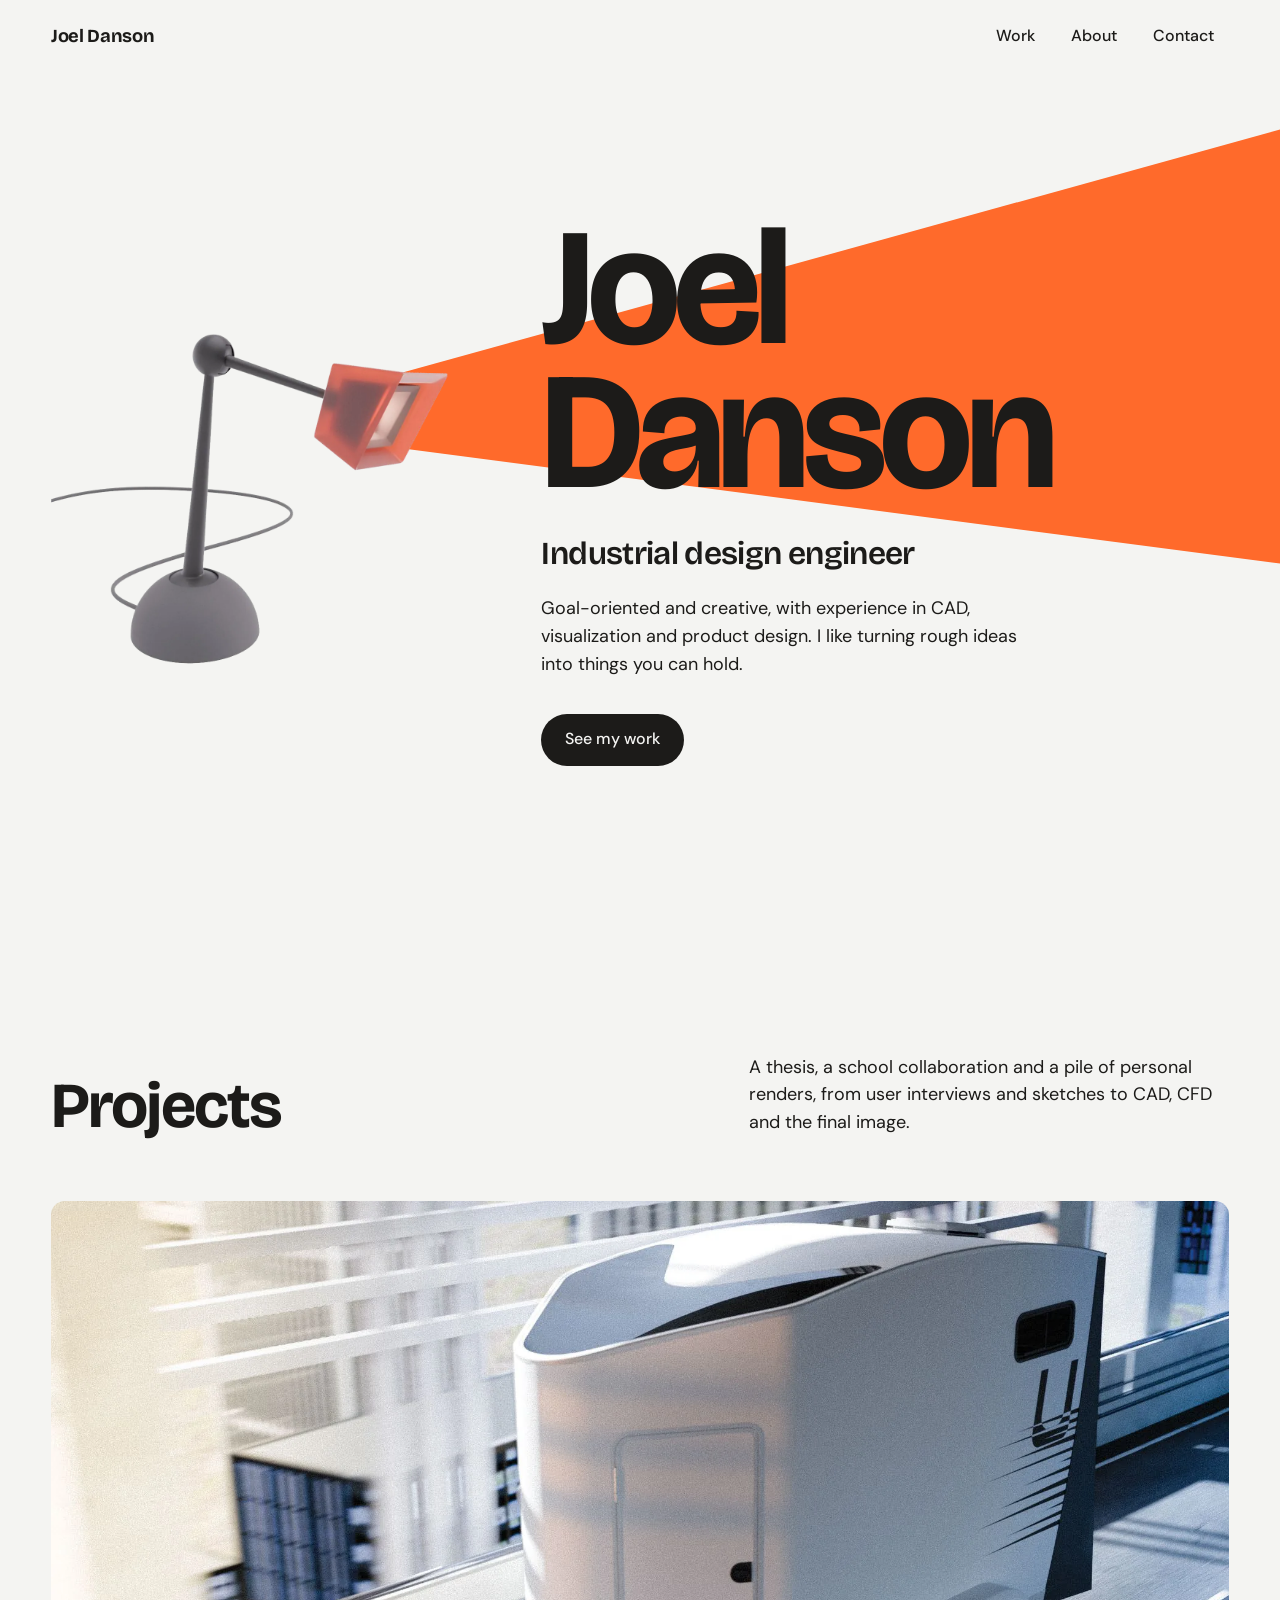
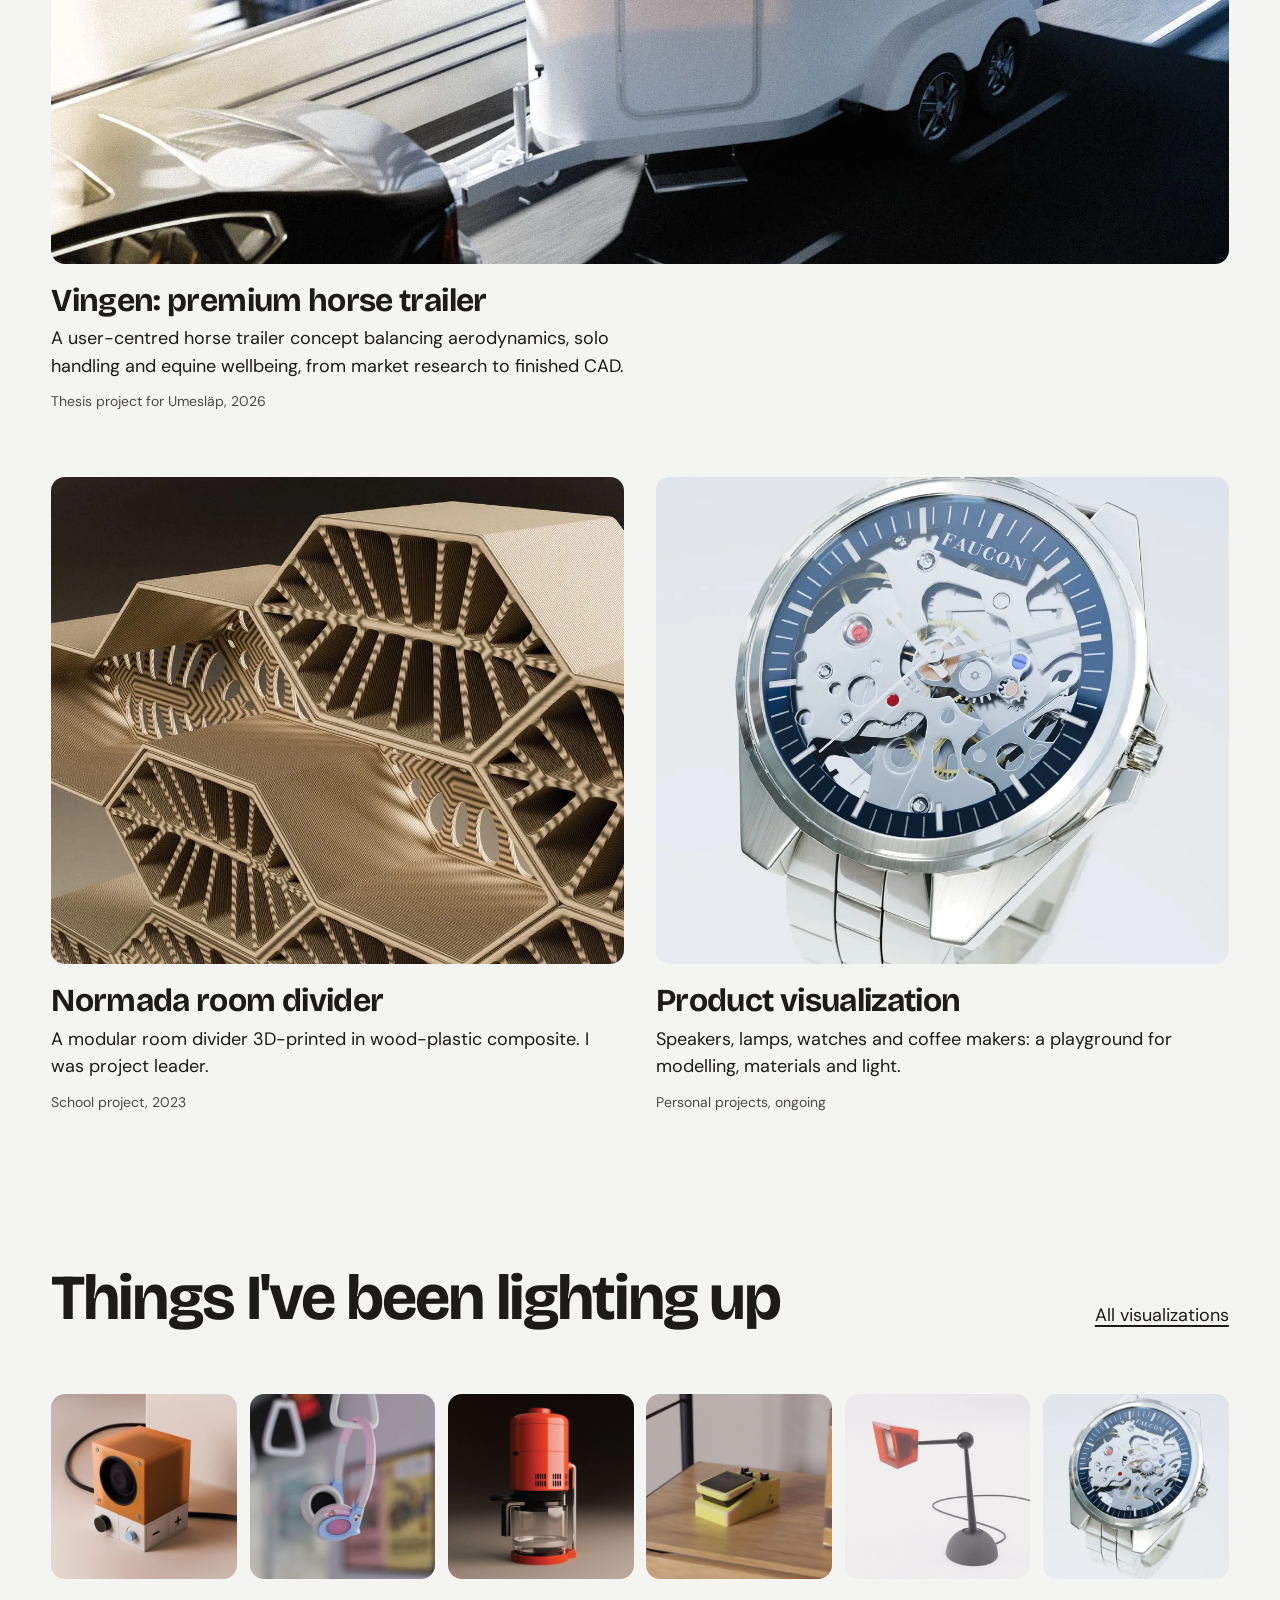
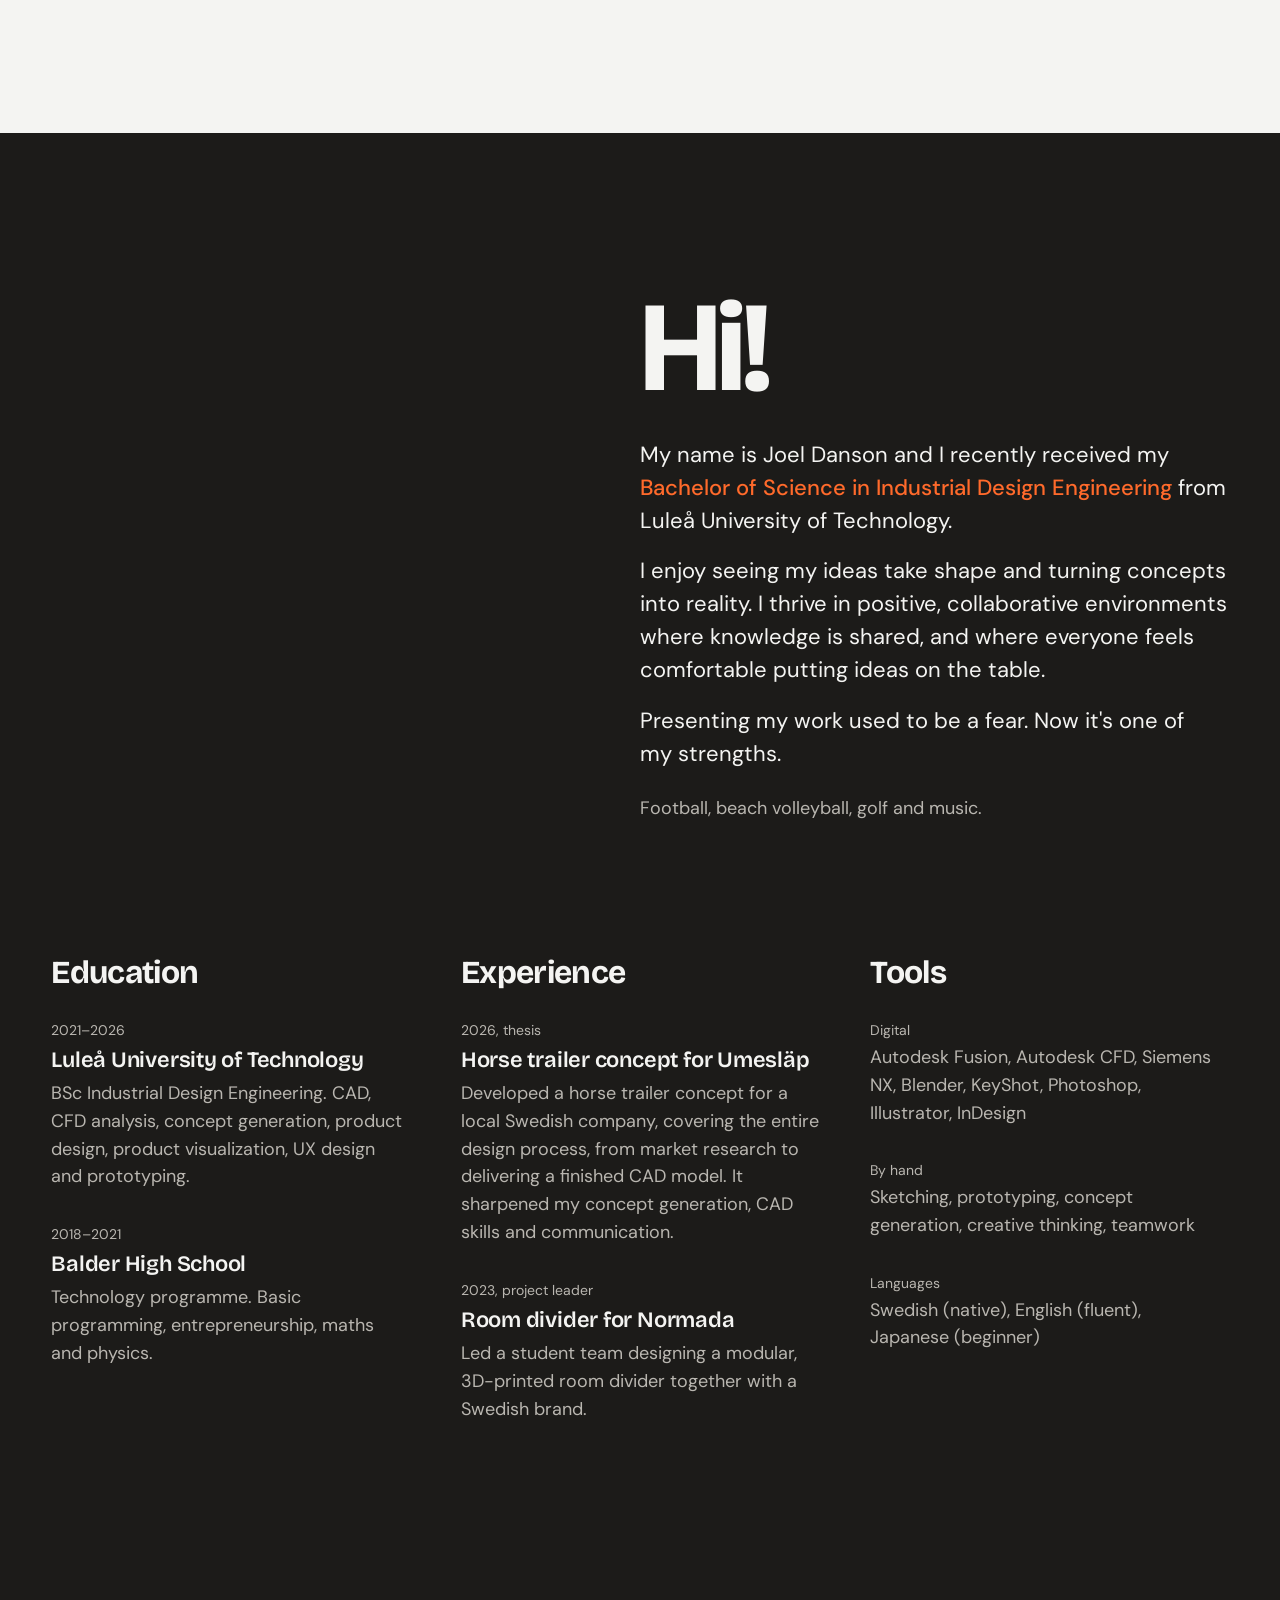
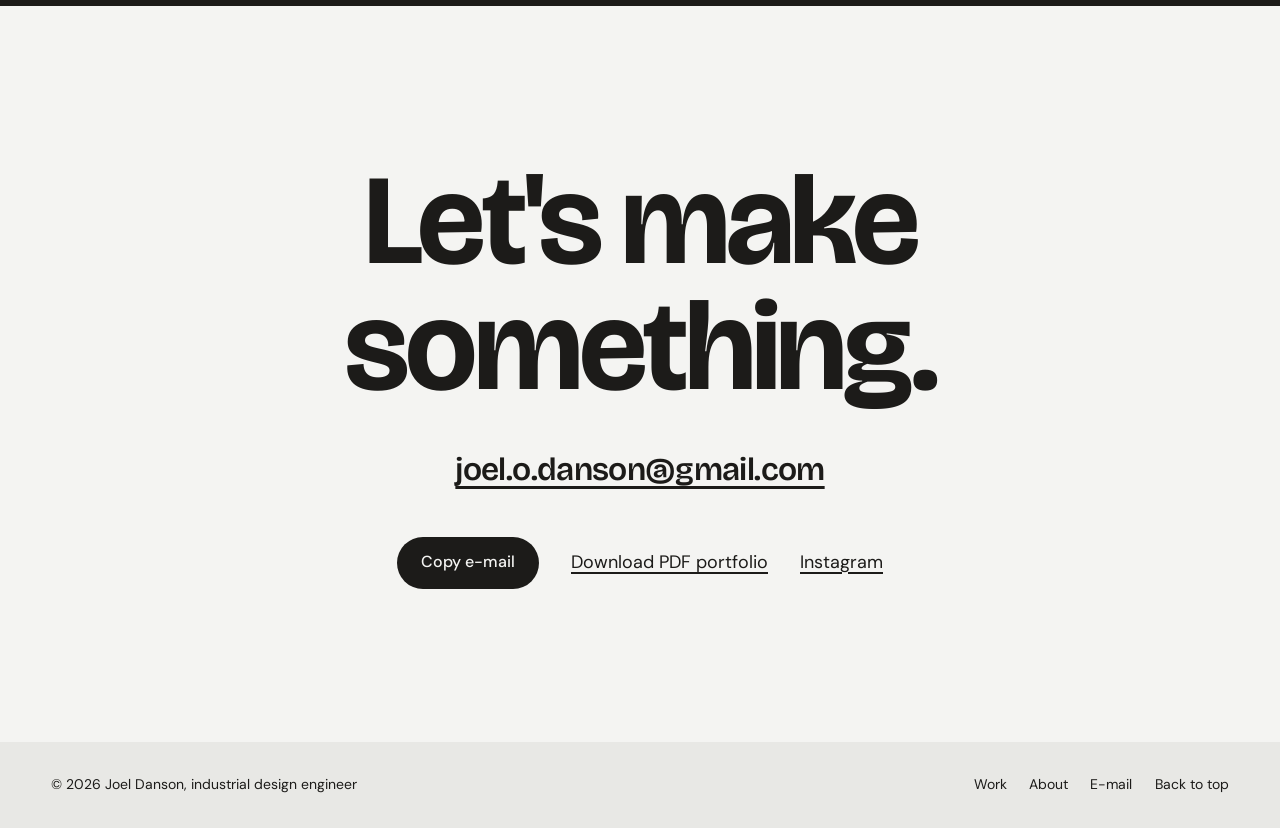
==== commit bd791912: "New hero: the lamp lights the name - "Joel Danson" is now the title, lit by one flat orange beam fro" ====
--- a/index.html
+++ b/index.html
@@ -41,10 +41,12 @@
           <img src="assets/img/lamp-hero.webp" width="1200" height="1200" alt="Render of a desk lamp with a translucent orange shade">
         </div>
         <div class="hero__text">
-          <p class="hero__name">Hi, I'm Joel Danson</p>
-          <h1 class="hero__title">Industrial design engineer</h1>
-          <p class="hero__sub">Goal-oriented and creative, with experience in CAD, visualization and product design. I like turning rough ideas into things you can hold.</p>
-          <a class="btn" href="#work">See my work</a>
+          <h1 class="hero__title">Joel<br>Danson</h1>
+          <div class="hero__more">
+            <p class="hero__role">Industrial design engineer</p>
+            <p class="hero__sub">Goal-oriented and creative, with experience in CAD, visualization and product design. I like turning rough ideas into things you can hold.</p>
+            <a class="btn" href="#work">See my work</a>
+          </div>
         </div>
       </div>
     </section>
@@ -63,9 +65,9 @@
                 <img src="assets/img/vingen-cover.webp" width="1920" height="1080" loading="lazy" alt="Render of the Vingen horse trailer being towed on a city highway">
               </div>
               <div class="project__info">
-                <p class="project__meta">Thesis project for Umesläp, 2026</p>
                 <h3 class="project__title">Vingen: premium horse trailer</h3>
                 <p class="project__desc">A user-centred horse trailer concept balancing aerodynamics, solo handling and equine wellbeing, from market research to finished CAD.</p>
+                <p class="project__meta">Thesis project for Umesläp, 2026</p>
               </div>
             </a>
           </article>
@@ -76,9 +78,9 @@
                 <img src="assets/img/normada-thumb.webp" width="1592" height="896" loading="lazy" alt="Close-up of the 3D-printed hexagonal room divider modules">
               </div>
               <div class="project__info">
-                <p class="project__meta">School project, 2023</p>
                 <h3 class="project__title">Normada room divider</h3>
                 <p class="project__desc">A modular room divider 3D-printed in wood-plastic composite. I was project leader.</p>
+                <p class="project__meta">School project, 2023</p>
               </div>
             </a>
           </article>
@@ -89,9 +91,9 @@
                 <img src="assets/img/watch-thumb.webp" width="1046" height="1307" loading="lazy" alt="Render of a skeleton wristwatch with a blue dial">
               </div>
               <div class="project__info">
-                <p class="project__meta">Personal projects, ongoing</p>
                 <h3 class="project__title">Product visualization</h3>
                 <p class="project__desc">Speakers, lamps, watches and coffee makers: a playground for modelling, materials and light.</p>
+                <p class="project__meta">Personal projects, ongoing</p>
               </div>
             </a>
           </article>
--- a/assets/css/styles.css
+++ b/assets/css/styles.css
@@ -114,33 +114,39 @@
 @media (hover: hover) { .btn:hover { background: var(--orange); color: var(--ink); } }
 
 /* ---------- Hero ---------- */
-.hero { position: relative; min-height: 100svh; display: flex; align-items: center; padding-block: 7rem 4rem; overflow: hidden; }
-.hero__grid { position: relative; display: grid; grid-template-columns: minmax(0, .9fr) minmax(0, 1.4fr); align-items: center; gap: 2rem; }
-.hero__lamp { position: relative; z-index: 2; width: min(100%, 520px); justify-self: start; margin-left: calc(var(--pad) * -1.2); }
-/* mirrored so the shade points at the headline */
+.hero { position: relative; min-height: 100svh; display: flex; align-items: center; padding-block: 6rem 4rem; overflow: hidden; }
+.hero__grid { position: relative; display: grid; grid-template-columns: minmax(0, .8fr) minmax(0, 1.2fr); align-items: center; gap: 2rem; }
+.hero__lamp { position: relative; z-index: 2; width: min(100%, 500px); justify-self: start; }
+/* mirrored so the shade points at the name */
 .hero__lamp img { position: relative; z-index: 2; width: 100%; transform: scaleX(-1); }
 .beam {
-  --angle: 12deg;
+  --angle: -4deg;
   position: absolute; z-index: 1; left: 61%; top: 39%;
   width: 260vw; height: 130vw;
   transform-origin: 0 50%;
   transform: translateY(-50%) rotate(var(--angle));
   background: var(--orange);
-  opacity: .9;
-  clip-path: polygon(0 48.6%, 100% 18%, 100% 82%, 0 51.4%);
+  clip-path: polygon(0 48.6%, 100% 8%, 100% 92%, 0 51.4%);
   pointer-events: none;
   transition: transform 1.2s var(--ease);
 }
-.hero__text { position: relative; z-index: 3; }
-.hero__name { font-size: var(--fs-lead); margin-bottom: .6rem; }
-.hero__title { font-size: var(--fs-display); }
-.hero__sub { margin: 2rem 0 2.4rem; max-width: 34ch; font-size: var(--fs-lead); line-height: 1.45; }
+.hero__text { position: relative; z-index: 3; padding-top: 4vw; }
+.hero__title { font-size: clamp(4rem, 13vw, 12.5rem); line-height: .86; letter-spacing: -.045em; }
+.hero__role { font-family: var(--f-display); font-weight: 600; font-size: var(--fs-h3); letter-spacing: -.02em; margin-top: 1.6rem; }
+.hero__sub { margin: 1rem 0 2.2rem; max-width: 40ch; }
+
+@media (min-width: 901px) and (max-width: 1200px) { .beam { --angle: -7deg; } }
 
 @media (max-width: 900px) {
-  .hero { flex-direction: column; align-items: stretch; min-height: auto; padding-top: 6rem; }
+  .hero { flex-direction: column; align-items: stretch; min-height: auto; padding-top: 5.5rem; }
   .hero__grid { grid-template-columns: 1fr; gap: 0; }
-  .hero__lamp { width: min(68vw, 360px); margin-left: -2rem; margin-bottom: -2rem; }
-  .beam { top: 30%; --angle: 26deg; }
+  .hero__lamp { width: min(62vw, 330px); margin-bottom: -1rem; }
+  .beam { top: 36%; --angle: 66deg; clip-path: polygon(0 48.6%, 100% 40%, 100% 60%, 0 51.4%); }
+  /* on narrow screens the light lands on the name and stops at its baseline */
+  .hero__more { position: relative; background: var(--paper); margin: 0 calc(var(--pad) * -1) -4rem; padding: .1px var(--pad) 4rem; }
+  .hero__text { padding-top: 0; }
+  .hero__title { font-size: clamp(4rem, 22vw, 7.5rem); }
+  .hero__role { font-size: var(--fs-lead); }
 }
 
 /* ---------- Sections ---------- */
@@ -158,7 +164,7 @@
 .project--half .project__media { aspect-ratio: 4 / 3.4; }
 .project__media img { width: 100%; height: 100%; object-fit: cover; transition: transform 1.1s var(--ease); }
 .project__info { padding-top: 1.2rem; display: grid; gap: .45rem; }
-.project__meta { font-size: var(--fs-small); color: var(--ink-2); }
+.project__meta { font-size: var(--fs-small); color: var(--ink-2); margin-top: .2rem; }
 .project__title { text-decoration: underline; text-decoration-color: transparent; text-decoration-thickness: 2px; text-underline-offset: .15em; transition: text-decoration-color .2s ease; }
 .project__desc { max-width: 52ch; }
 @media (hover: hover) {
@@ -222,7 +228,6 @@
 .case-hero { padding-top: clamp(7rem, 14vw, 10rem); padding-bottom: clamp(2rem, 4vw, 3rem); }
 .case-hero h1 { font-size: var(--fs-display); margin-top: .5rem; }
 .case-hero .lede { margin-top: 1.6rem; }
-.back { display: inline-block; font-size: var(--fs-small); margin-bottom: 1.5rem; text-decoration: underline; text-underline-offset: .2em; }
 
 .case-cover { padding-inline: clamp(.5rem, 1.5vw, 1.25rem); }
 .case-cover__img { border-radius: var(--radius); overflow: hidden; aspect-ratio: 16 / 8.2; background: var(--paper-2); }
@@ -238,6 +243,7 @@
 .chapter__body > p { font-size: var(--fs-lead); line-height: 1.5; margin: 0 0 1.4rem; max-width: 56ch; }
 .chapter__body strong { font-weight: 500; }
 @media (max-width: 860px) { .chapter { grid-template-columns: 1fr; } .chapter__label { position: static; } }
+@media (max-width: 600px) { .chapter__body > p, .about__text p, .lede { font-size: var(--fs-body); } }
 
 .quotes { list-style: none; margin: 2.2rem 0 0; padding: 0; display: grid; grid-template-columns: repeat(2, minmax(0, 1fr)); gap: 2rem clamp(1.5rem, 3vw, 3rem); }
 .quotes blockquote { margin: 0; font-family: var(--f-display); font-weight: 500; font-size: var(--fs-lead); line-height: 1.3; letter-spacing: -.01em; }
@@ -253,7 +259,7 @@
 .caption { font-size: var(--fs-small); color: var(--ink-2); margin-top: .8rem; }
 .caption--split { display: flex; justify-content: space-between; gap: 1rem; }
 
-.sketches { display: grid; grid-template-columns: repeat(12, minmax(0, 1fr)); gap: 1.25rem; margin-block: 2rem; align-items: end; }
+.sketches { display: grid; grid-template-columns: repeat(12, minmax(0, 1fr)); gap: 1.25rem; margin-block: 2rem clamp(4rem, 9vw, 6rem); align-items: end; }
 .sketches figure:nth-child(1) { grid-column: 1 / span 6; }
 .sketches figure:nth-child(2) { grid-column: 7 / span 6; }
 .sketches--three figure:nth-child(1) { grid-column: 1 / span 4; }
@@ -276,7 +282,7 @@
 @media (hover: hover) { .next:hover { background: var(--orange); } }
 
 /* ---------- Visualization gallery ---------- */
-.gallery { columns: 3 320px; column-gap: 1.25rem; }
+.gallery { columns: 3 320px; column-gap: 1.25rem; margin-bottom: clamp(4rem, 9vw, 7rem); }
 .gallery__item { break-inside: avoid; margin-bottom: 2rem; display: block; width: 100%; text-align: left; }
 .gallery__item img, .gallery__item video { width: 100%; border-radius: var(--radius); background: var(--paper-2); }
 button.gallery__item { cursor: zoom-in; }
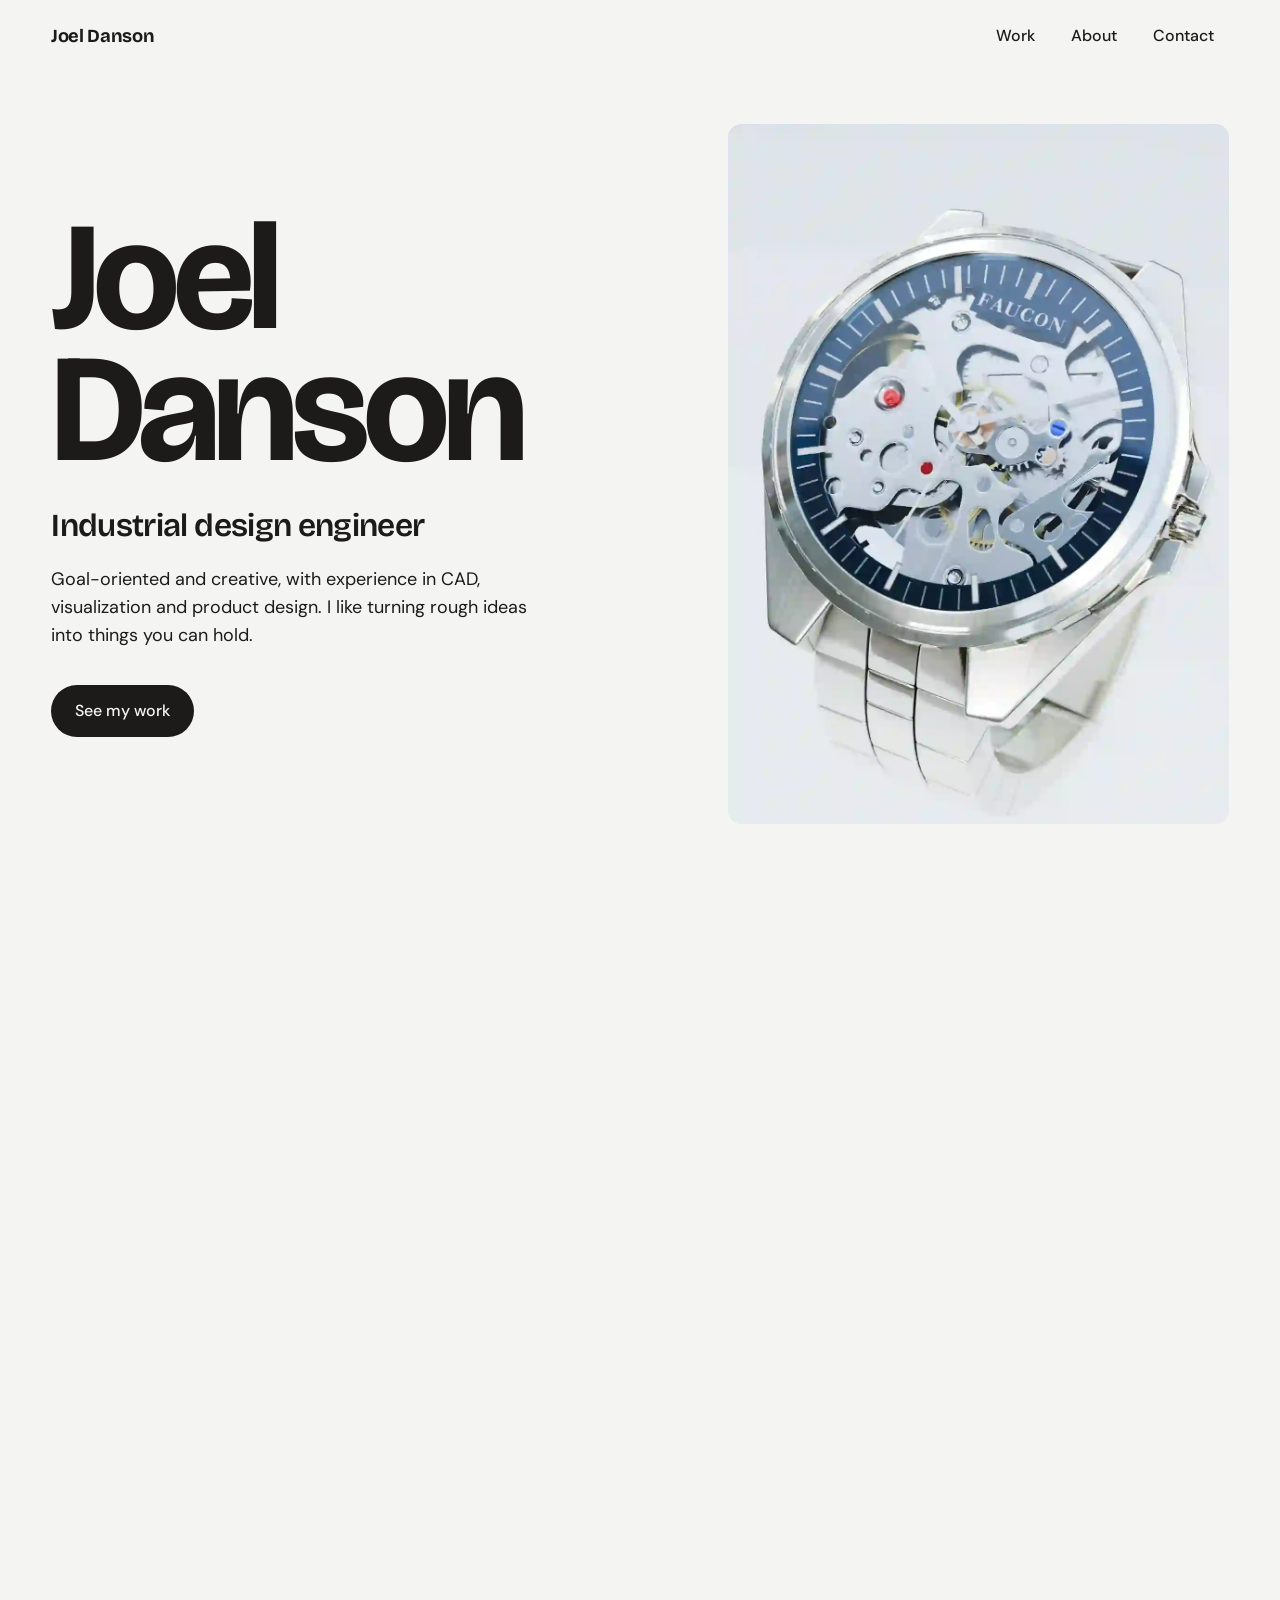
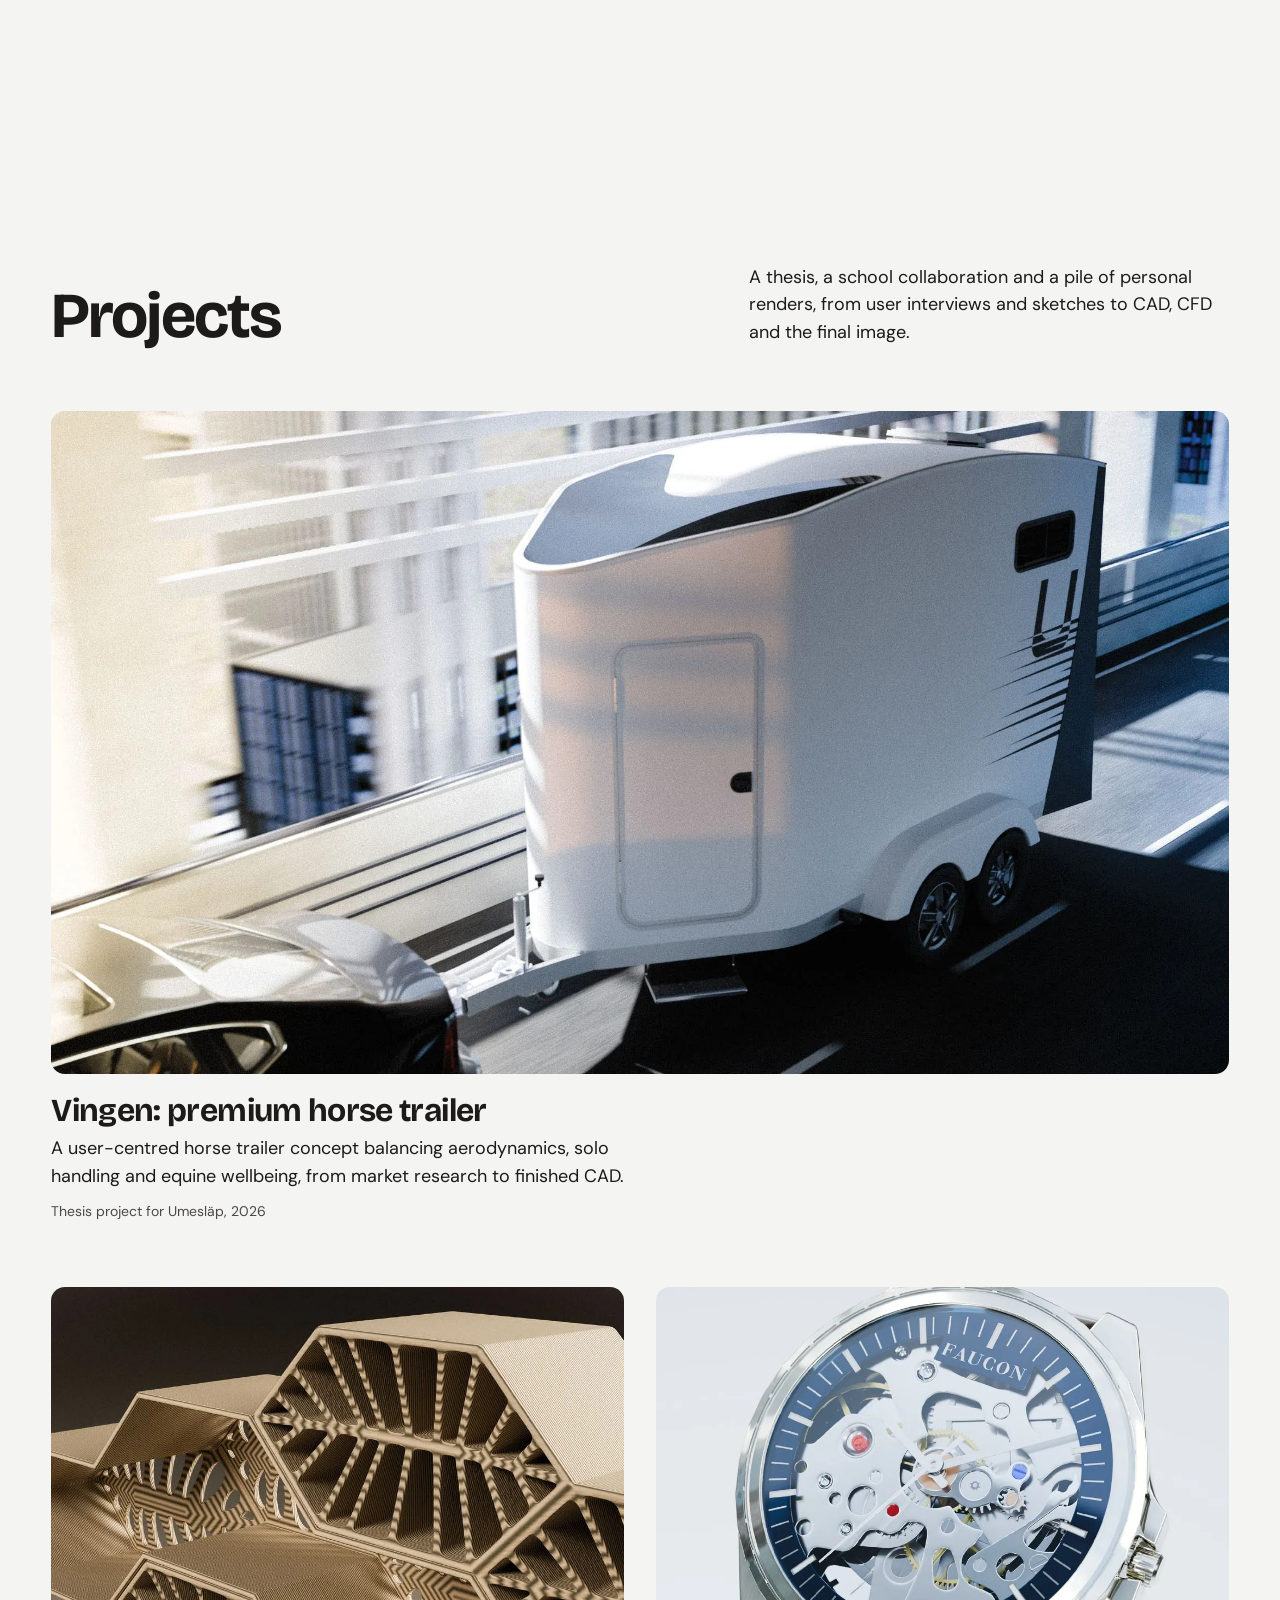
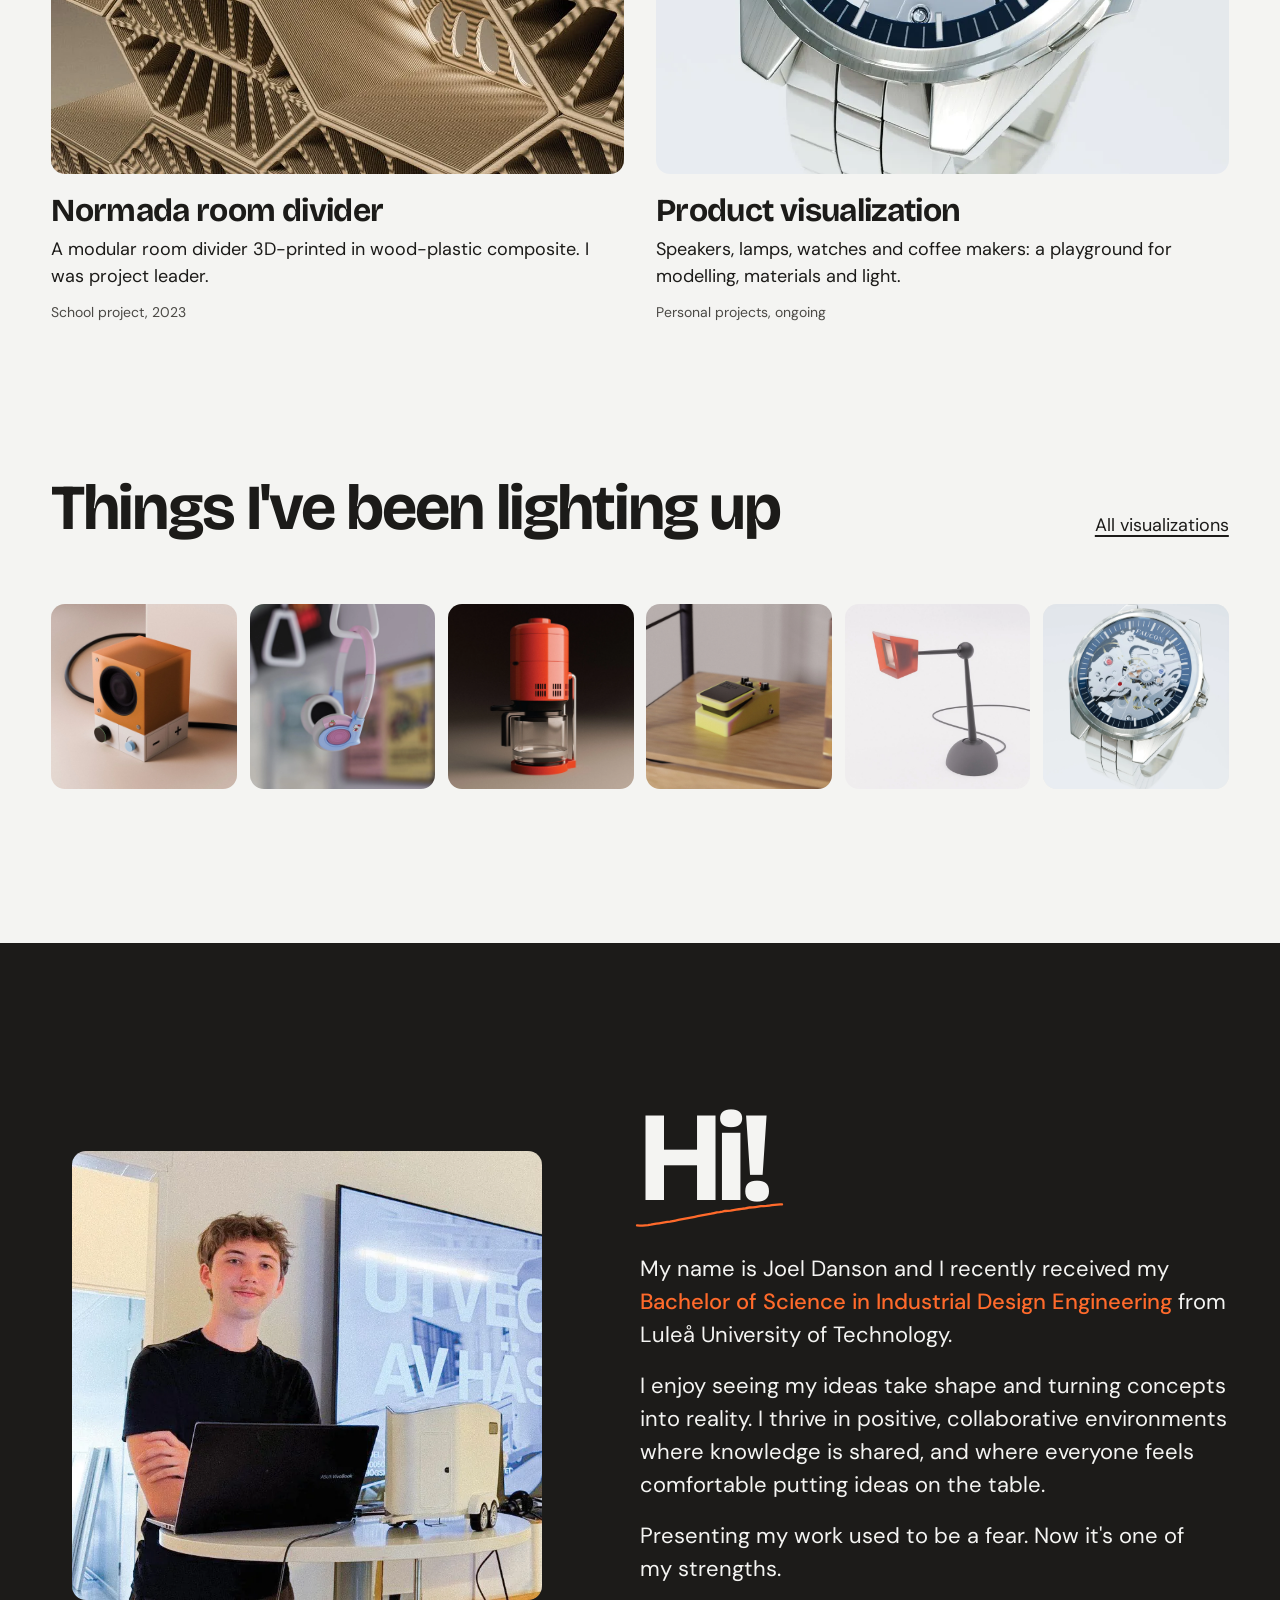
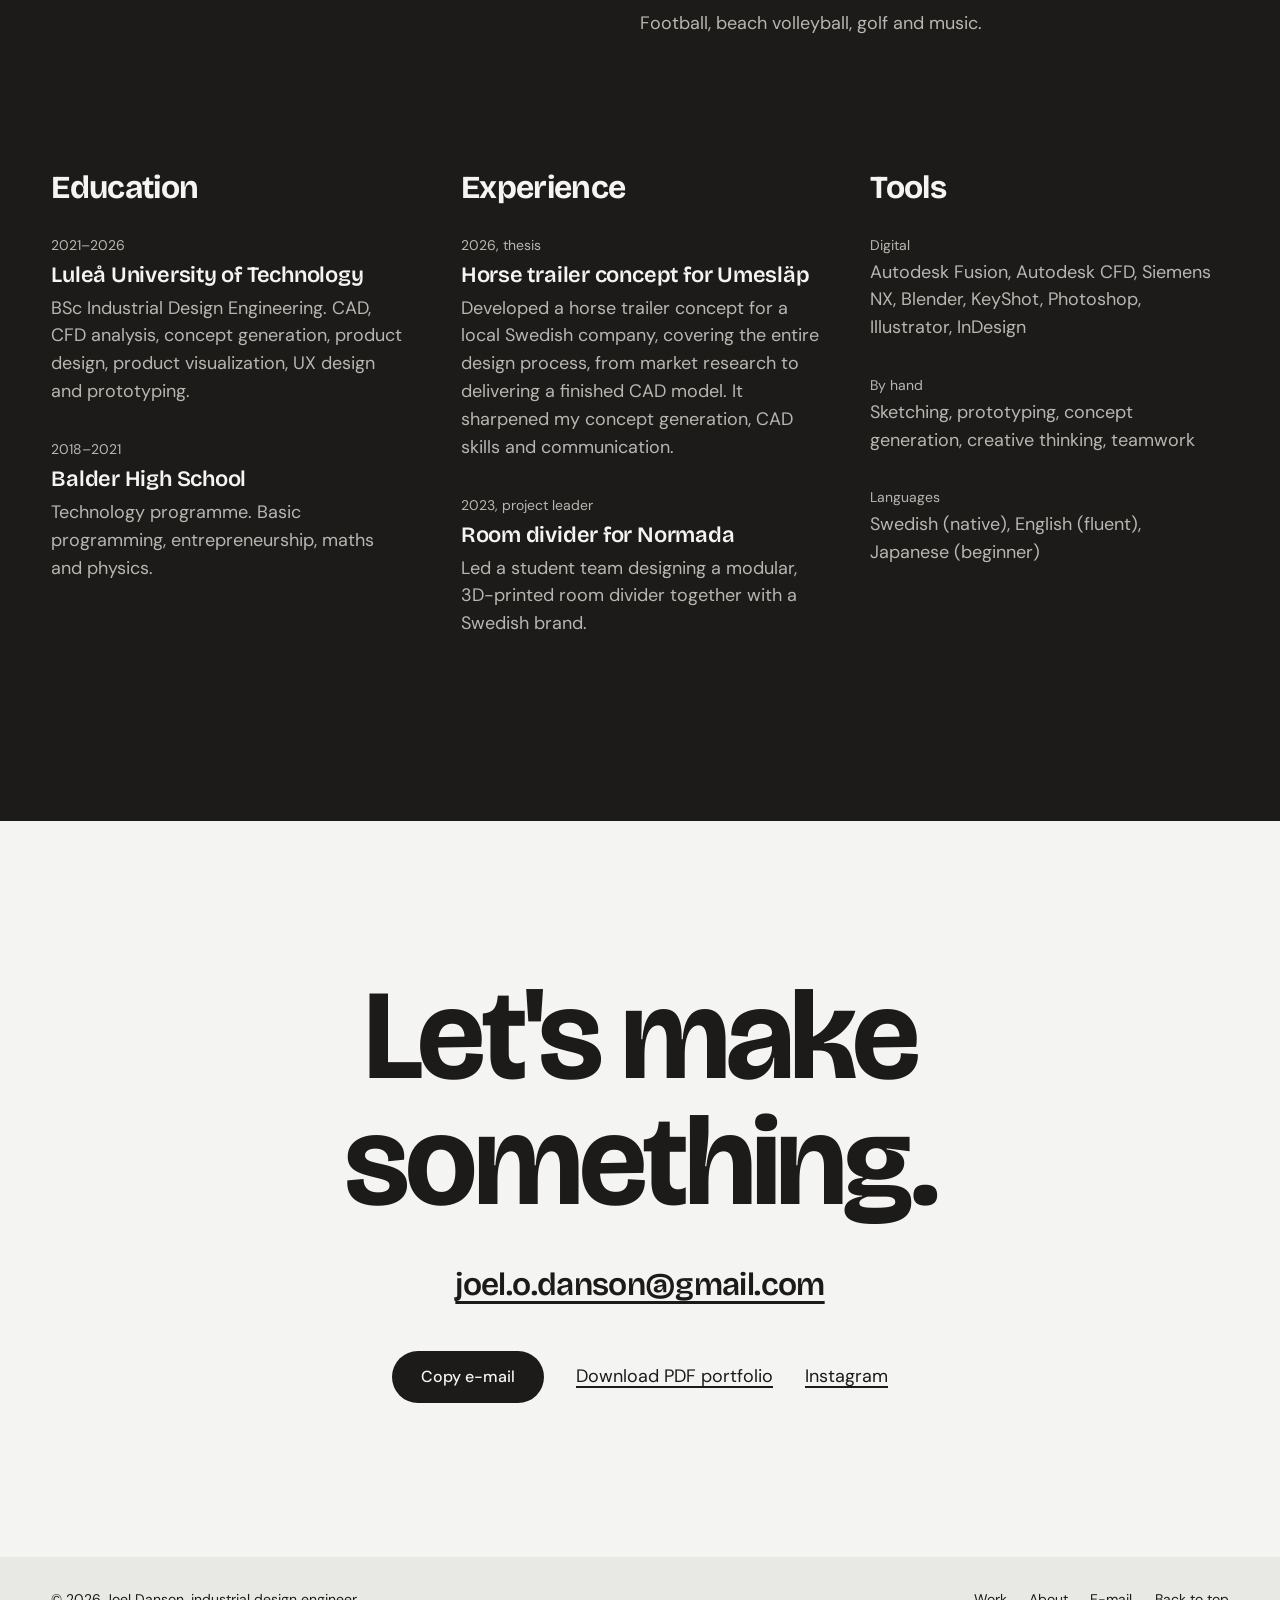
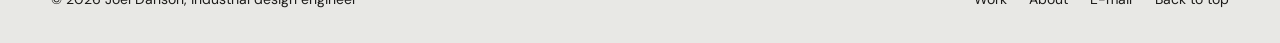
==== commit 414b99ef: "Hero C: scrolling turns the Faucon watch, plus two small playful touches - New hero: name, title, se" ====
--- a/index.html
+++ b/index.html
@@ -16,7 +16,7 @@
   <link rel="preconnect" href="https://fonts.gstatic.com" crossorigin>
   <link href="https://fonts.googleapis.com/css2?family=Bricolage+Grotesque:opsz,wght@12..96,500;12..96,600;12..96,700&family=DM+Sans:opsz,wght@9..40,400;9..40,500&display=swap" rel="stylesheet">
   <link rel="stylesheet" href="assets/css/styles.css">
-  <link rel="preload" as="image" href="assets/img/lamp-hero.webp">
+  <link rel="preload" as="image" href="assets/img/faucon-poster.webp">
 </head>
 <body>
   <a class="skip-link" href="#main">Skip to content</a>
@@ -35,18 +35,17 @@
 
   <main id="main">
     <section class="hero">
-      <div class="wrap hero__grid">
-        <div class="hero__lamp">
-          <div class="beam" aria-hidden="true"></div>
-          <img src="assets/img/lamp-hero.webp" width="1200" height="1200" alt="Render of a desk lamp with a translucent orange shade">
-        </div>
+      <div class="hero__stage wrap">
         <div class="hero__text">
           <h1 class="hero__title">Joel<br>Danson</h1>
-          <div class="hero__more">
-            <p class="hero__role">Industrial design engineer</p>
-            <p class="hero__sub">Goal-oriented and creative, with experience in CAD, visualization and product design. I like turning rough ideas into things you can hold.</p>
-            <a class="btn" href="#work">See my work</a>
-          </div>
+          <p class="hero__role">Industrial design engineer</p>
+          <p class="hero__sub">Goal-oriented and creative, with experience in CAD, visualization and product design. I like turning rough ideas into things you can hold.</p>
+          <a class="btn" href="#work">See my work</a>
+        </div>
+        <div class="hero__watch">
+          <video muted playsinline preload="auto" poster="assets/img/faucon-poster.webp" aria-label="Render of the Faucon skeleton watch, turning towards the viewer as the page scrolls">
+            <source src="assets/img/faucon.mp4" type="video/mp4">
+          </video>
         </div>
       </div>
     </section>
@@ -125,7 +124,7 @@
             <img src="assets/img/joel.webp" width="714" height="682" loading="lazy" alt="Joel Danson presenting his thesis project, with a scale prototype of the horse trailer on the table">
           </div>
           <div class="about__text">
-            <h2 class="about__hi" id="about-title">Hi!</h2>
+            <h2 class="about__hi" id="about-title">Hi!<svg class="scribble" viewBox="0 0 316 52" aria-hidden="true" focusable="false"><path pathLength="1" d="M0.0 48.9 L6.0 49.2 L12.0 49.2 L18.0 48.7 L24.0 48.2 L30.0 47.3 L36.0 46.2 L42.0 45.2 L48.0 44.3 L54.0 43.3 L60.0 42.2 L66.0 41.3 L72.0 40.4 L78.0 39.3 L84.0 38.2 L90.0 37.0 L96.0 35.9 L102.0 34.7 L108.0 33.5 L114.0 32.3 L120.0 31.1 L126.0 30.0 L132.0 28.8 L138.0 27.7 L144.0 26.6 L150.0 25.4 L156.0 24.4 L162.0 23.3 L168.0 21.9 L174.0 20.4 L180.0 19.8 L186.0 18.7 L192.0 17.4 L198.0 17.1 L204.0 16.4 L210.0 15.3 L216.0 14.4 L222.0 13.6 L228.0 12.7 L234.0 12.0 L240.0 10.9 L246.0 9.8 L252.0 9.6 L258.0 8.8 L264.0 7.9 L270.0 7.0 L276.0 6.7 L282.0 6.3 L288.0 5.6 L294.0 4.8 L300.0 4.0 L306.0 3.4 L312.0 3.1 L316.0 3.0"/></svg></h2>
             <p>My name is Joel Danson and I recently received my <strong>Bachelor of Science in Industrial Design Engineering</strong> from Luleå University of Technology.</p>
             <p>I enjoy seeing my ideas take shape and turning concepts into reality. I thrive in positive, collaborative environments where knowledge is shared, and where everyone feels comfortable putting ideas on the table.</p>
             <p>Presenting my work used to be a fear. Now it's one of my strengths.</p>
@@ -186,7 +185,7 @@
         <h2 id="contact-title">Let's make<br>something.</h2>
         <a class="contact__mail" href="mailto:joel.o.danson@gmail.com">joel.o.danson@gmail.com</a>
         <div class="contact__actions">
-          <button class="btn" type="button" data-copy="joel.o.danson@gmail.com">Copy e-mail</button>
+          <button class="btn btn--copy" type="button" data-copy="joel.o.danson@gmail.com" aria-live="polite">Copy e-mail</button>
           <a class="text-link" href="assets/Joel-Danson-Portfolio.pdf" download>Download PDF portfolio</a>
           <a class="text-link" href="https://www.instagram.com/boo_0scar/" target="_blank" rel="noopener">Instagram</a>
         </div>
@@ -206,7 +205,6 @@
     </div>
   </footer>
 
-  <div class="copy-toast" role="status" aria-live="polite">E-mail copied to clipboard</div>
   <script src="assets/js/main.js"></script>
 </body>
 </html>
--- a/assets/css/styles.css
+++ b/assets/css/styles.css
@@ -113,40 +113,26 @@
 .btn:active { transform: scale(.97); }
 @media (hover: hover) { .btn:hover { background: var(--orange); color: var(--ink); } }
 
-/* ---------- Hero ---------- */
-.hero { position: relative; min-height: 100svh; display: flex; align-items: center; padding-block: 6rem 4rem; overflow: hidden; }
-.hero__grid { position: relative; display: grid; grid-template-columns: minmax(0, .8fr) minmax(0, 1.2fr); align-items: center; gap: 2rem; }
-.hero__lamp { position: relative; z-index: 2; width: min(100%, 500px); justify-self: start; }
-/* mirrored so the shade points at the name */
-.hero__lamp img { position: relative; z-index: 2; width: 100%; transform: scaleX(-1); }
-.beam {
-  --angle: -4deg;
-  position: absolute; z-index: 1; left: 61%; top: 39%;
-  width: 260vw; height: 130vw;
-  transform-origin: 0 50%;
-  transform: translateY(-50%) rotate(var(--angle));
-  background: var(--orange);
-  clip-path: polygon(0 48.6%, 100% 8%, 100% 92%, 0 51.4%);
-  pointer-events: none;
-  transition: transform 1.2s var(--ease);
-}
-.hero__text { position: relative; z-index: 3; padding-top: 4vw; }
-.hero__title { font-size: clamp(4rem, 13vw, 12.5rem); line-height: .86; letter-spacing: -.045em; }
+/* ---------- Hero: scrolling turns the watch ---------- */
+.hero { position: relative; }
+.hero__stage { min-height: 100svh; display: grid; grid-template-columns: minmax(0, 1.1fr) minmax(0, .9fr); align-items: center; gap: clamp(2rem, 5vw, 5rem); padding-block: 6rem 3rem; }
+.js .hero.is-scrub { height: 190svh; }
+.js .hero.is-scrub .hero__stage { position: sticky; top: 0; height: 100svh; min-height: 0; }
+.hero__title { font-size: clamp(4rem, 12vw, 11.5rem); line-height: .86; letter-spacing: -.045em; }
 .hero__role { font-family: var(--f-display); font-weight: 600; font-size: var(--fs-h3); letter-spacing: -.02em; margin-top: 1.6rem; }
 .hero__sub { margin: 1rem 0 2.2rem; max-width: 40ch; }
-
-@media (min-width: 901px) and (max-width: 1200px) { .beam { --angle: -7deg; } }
+.hero__watch { justify-self: end; width: 100%; max-width: 560px; height: min(78svh, 700px); border-radius: var(--radius); overflow: hidden; background: #dfe4e9; }
+.hero__watch video { width: 100%; height: 100%; object-fit: cover; object-position: 50% 42%; }
 
 @media (max-width: 900px) {
-  .hero { flex-direction: column; align-items: stretch; min-height: auto; padding-top: 5.5rem; }
-  .hero__grid { grid-template-columns: 1fr; gap: 0; }
-  .hero__lamp { width: min(62vw, 330px); margin-bottom: -1rem; }
-  .beam { top: 36%; --angle: 66deg; clip-path: polygon(0 48.6%, 100% 40%, 100% 60%, 0 51.4%); }
-  /* on narrow screens the light lands on the name and stops at its baseline */
-  .hero__more { position: relative; background: var(--paper); margin: 0 calc(var(--pad) * -1) -4rem; padding: .1px var(--pad) 4rem; }
-  .hero__text { padding-top: 0; }
-  .hero__title { font-size: clamp(4rem, 22vw, 7.5rem); }
-  .hero__role { font-size: var(--fs-lead); }
+  .hero__stage { grid-template-columns: 1fr; align-content: start; gap: 1.5rem; padding-top: 5.5rem; }
+  .js .hero.is-scrub { height: 170svh; }
+  .js .hero.is-scrub .hero__stage { display: flex; flex-direction: column; padding-bottom: 1.25rem; }
+  .hero__title { font-size: clamp(3.5rem, 19vw, 7rem); }
+  .hero__role { font-size: var(--fs-lead); margin-top: 1rem; }
+  .hero__sub { margin: .6rem 0 1.4rem; }
+  .hero__watch { justify-self: stretch; max-width: none; height: 52svh; }
+  .js .hero.is-scrub .hero__watch { height: auto; flex: 1; min-height: 0; }
 }
 
 /* ---------- Sections ---------- */
@@ -186,7 +172,14 @@
 .about__grid { display: grid; grid-template-columns: minmax(0, 1fr) minmax(0, 1.15fr); gap: clamp(2.5rem, 6vw, 6rem); align-items: center; }
 .about__photo { max-width: 470px; justify-self: center; }
 .about__photo img { border-radius: var(--radius); }
-.about__hi { font-size: var(--fs-display); margin-bottom: 1.6rem; }
+.about__hi { position: relative; display: inline-block; font-size: var(--fs-display); margin-bottom: 1.9rem; }
+/* traced from the underline under "Formgivning" in the Vingen sketches */
+.scribble { position: absolute; left: -2%; bottom: -.04em; width: 112%; height: auto; overflow: visible; }
+.scribble path { fill: none; stroke: var(--orange); stroke-width: 5; stroke-linecap: round; stroke-linejoin: round; }
+@media (prefers-reduced-motion: no-preference) {
+  .js .scribble path { stroke-dasharray: 1; stroke-dashoffset: 1; transition: stroke-dashoffset .9s cubic-bezier(.65, 0, .35, 1) .2s; }
+  .js .scribble.is-visible path { stroke-dashoffset: 0; }
+}
 .about__text p { font-size: var(--fs-lead); line-height: 1.5; margin: 0 0 1.1rem; max-width: 44ch; }
 .about__text strong { font-weight: 500; color: var(--orange); }
 .about__text .about__hobbies { font-size: var(--fs-body); color: var(--night-2); margin-top: 1.6rem; }
@@ -212,12 +205,8 @@
 }
 @media (hover: hover) { .contact__mail:hover { text-decoration-color: var(--orange); } }
 .contact__actions { display: flex; justify-content: center; align-items: center; flex-wrap: wrap; gap: 1rem 2rem; margin-top: 2.6rem; }
-.copy-toast {
-  position: fixed; left: 50%; bottom: 2rem; z-index: 90; transform: translate(-50%, 150%);
-  background: var(--ink); color: var(--paper); padding: .8rem 1.2rem; border-radius: 999px;
-  opacity: 0; visibility: hidden; transition: transform .45s var(--ease), opacity .3s ease, visibility .3s ease;
-}
-.copy-toast.is-on { transform: translate(-50%, 0); opacity: 1; visibility: visible; }
+.btn--copy { min-width: 9.5rem; justify-content: center; }
+.btn--copy.is-copied { background: var(--orange); color: var(--ink); }
 
 .footer { background: var(--paper-2); padding-block: 2rem; font-size: var(--fs-small); }
 .footer__inner { display: flex; justify-content: space-between; align-items: center; flex-wrap: wrap; gap: 1rem; }
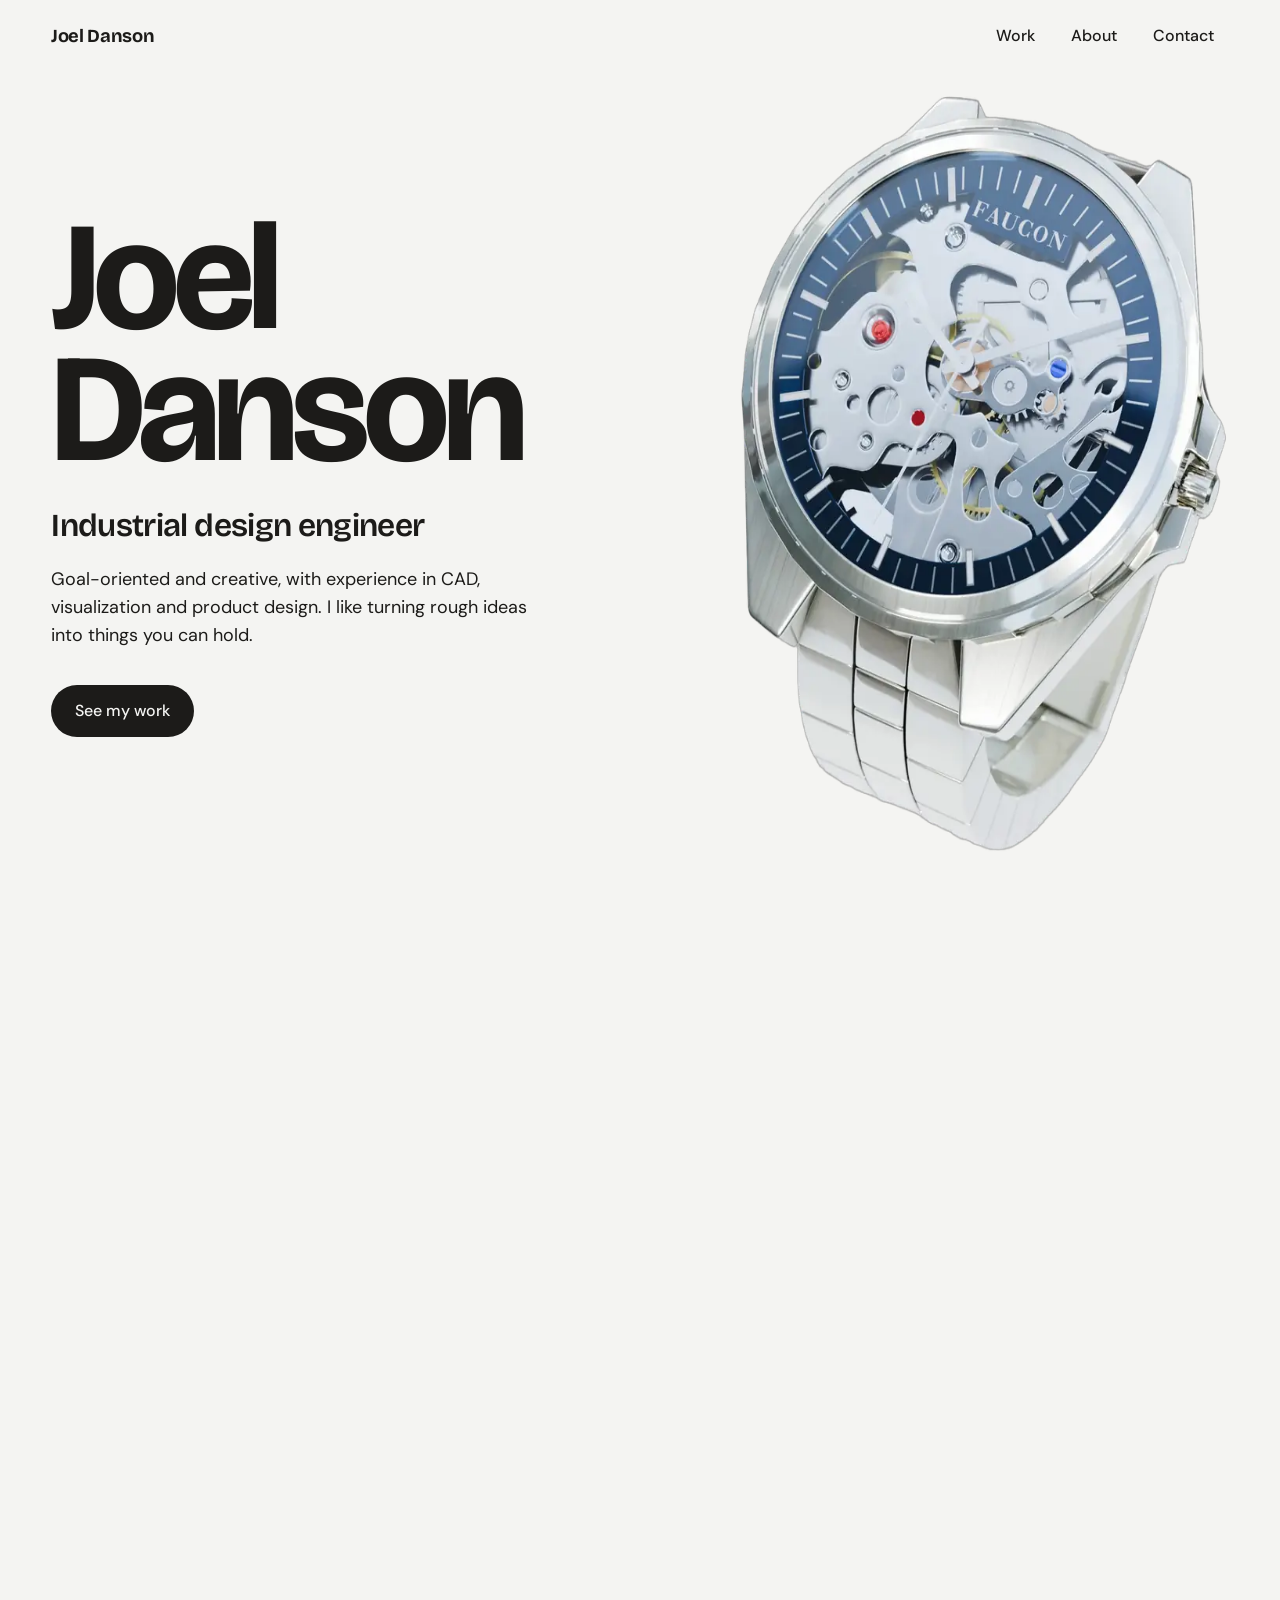
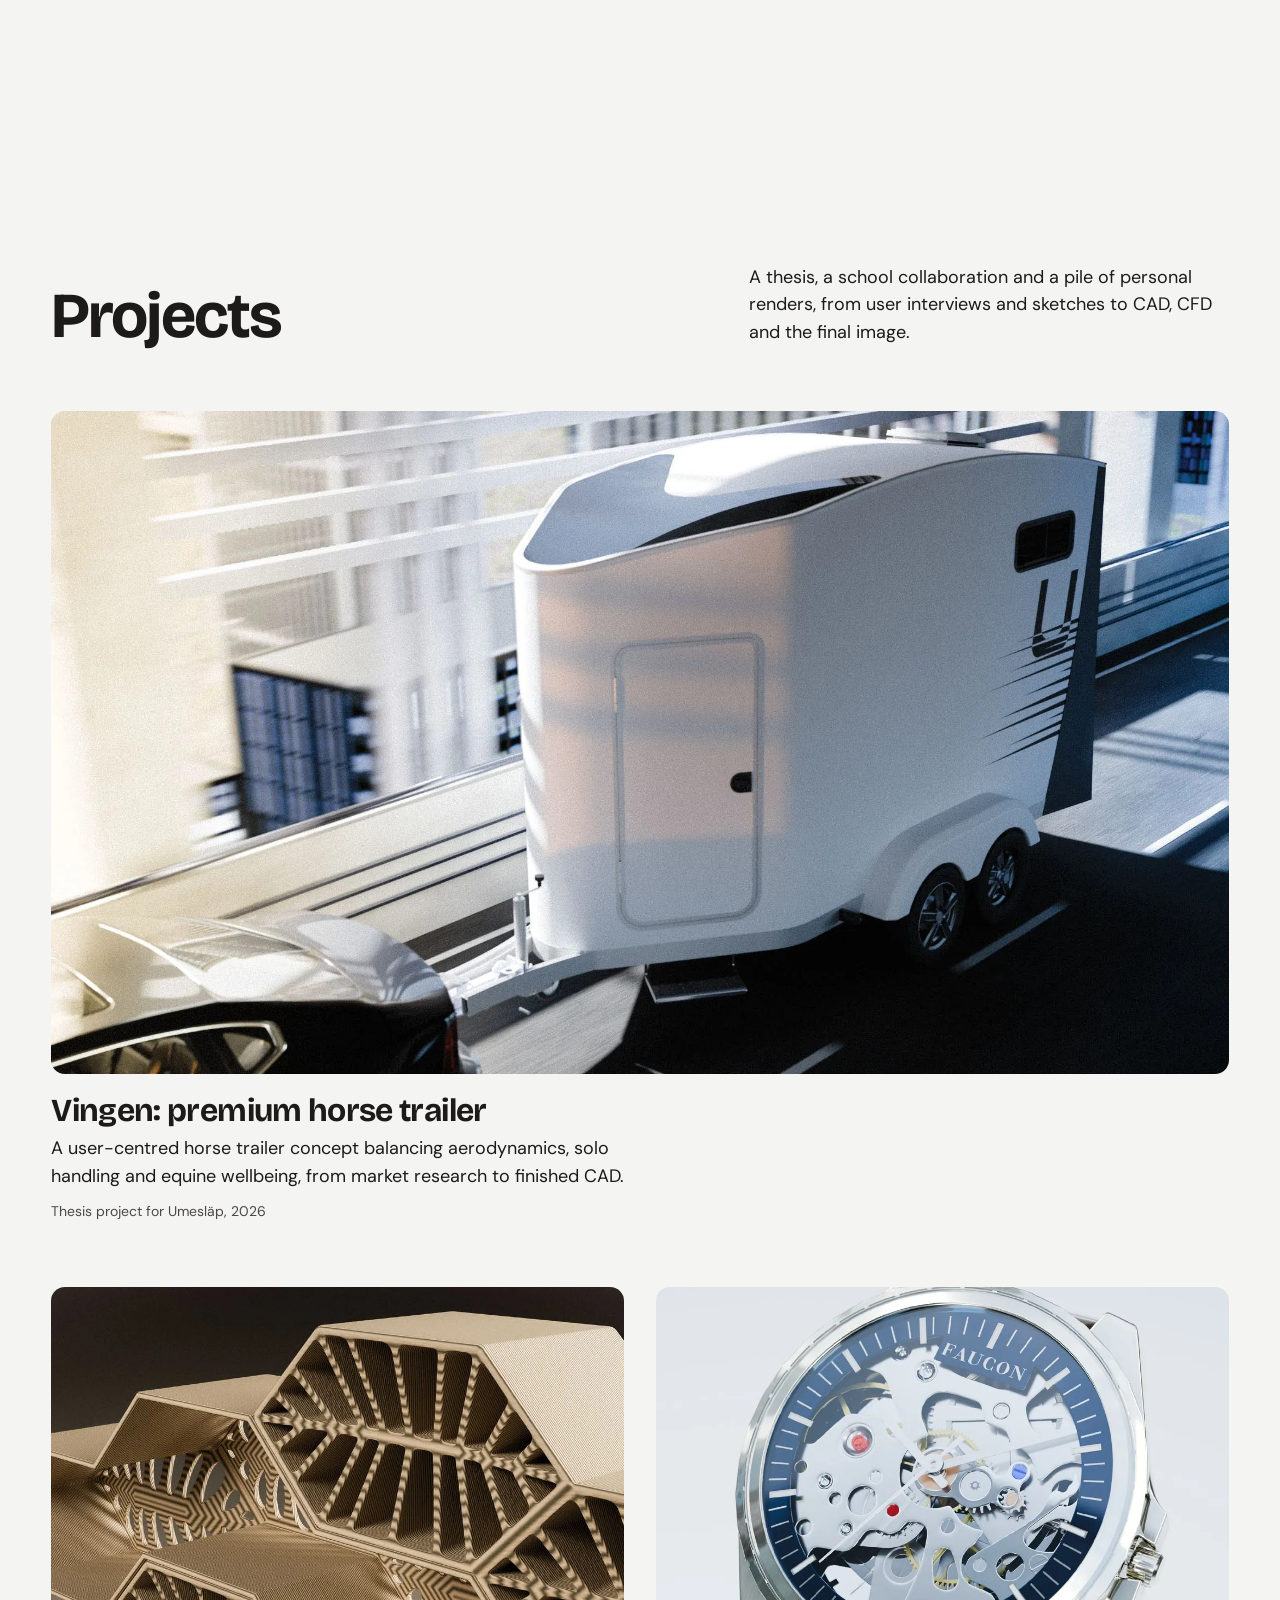
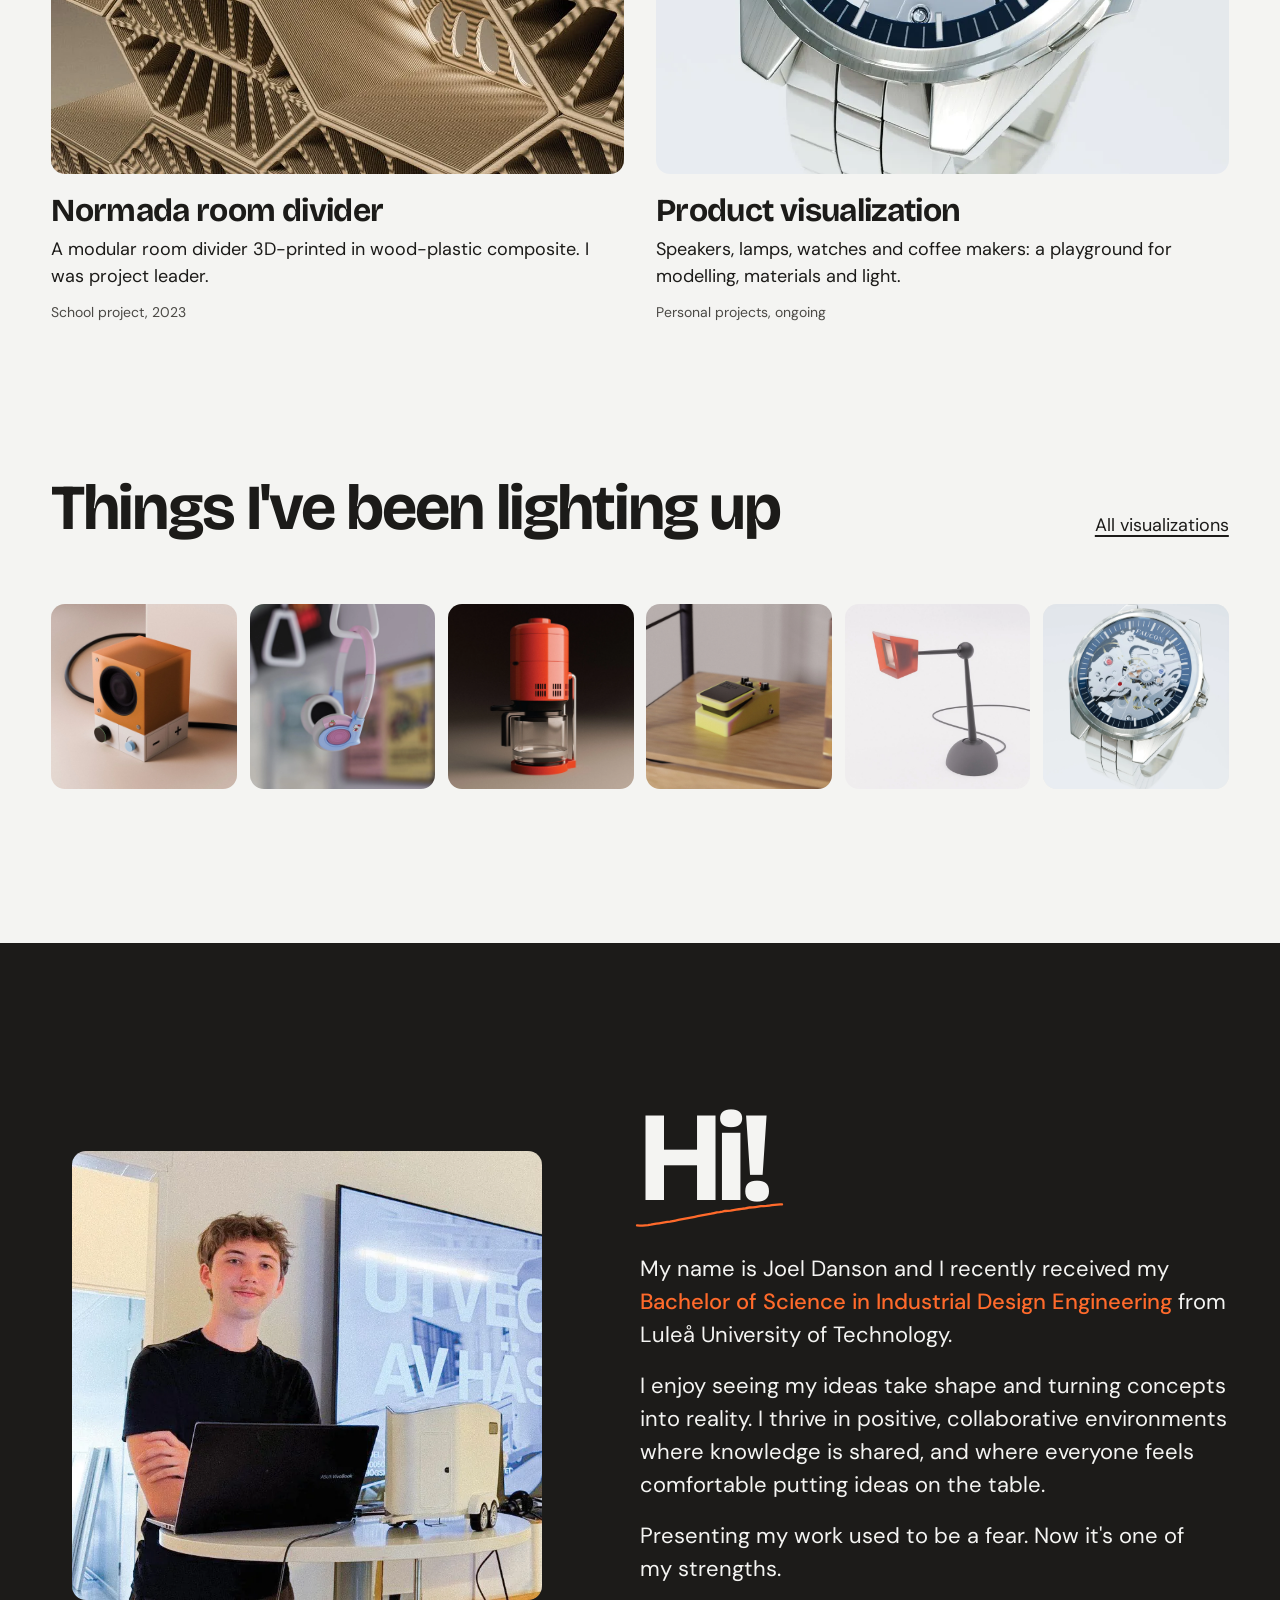
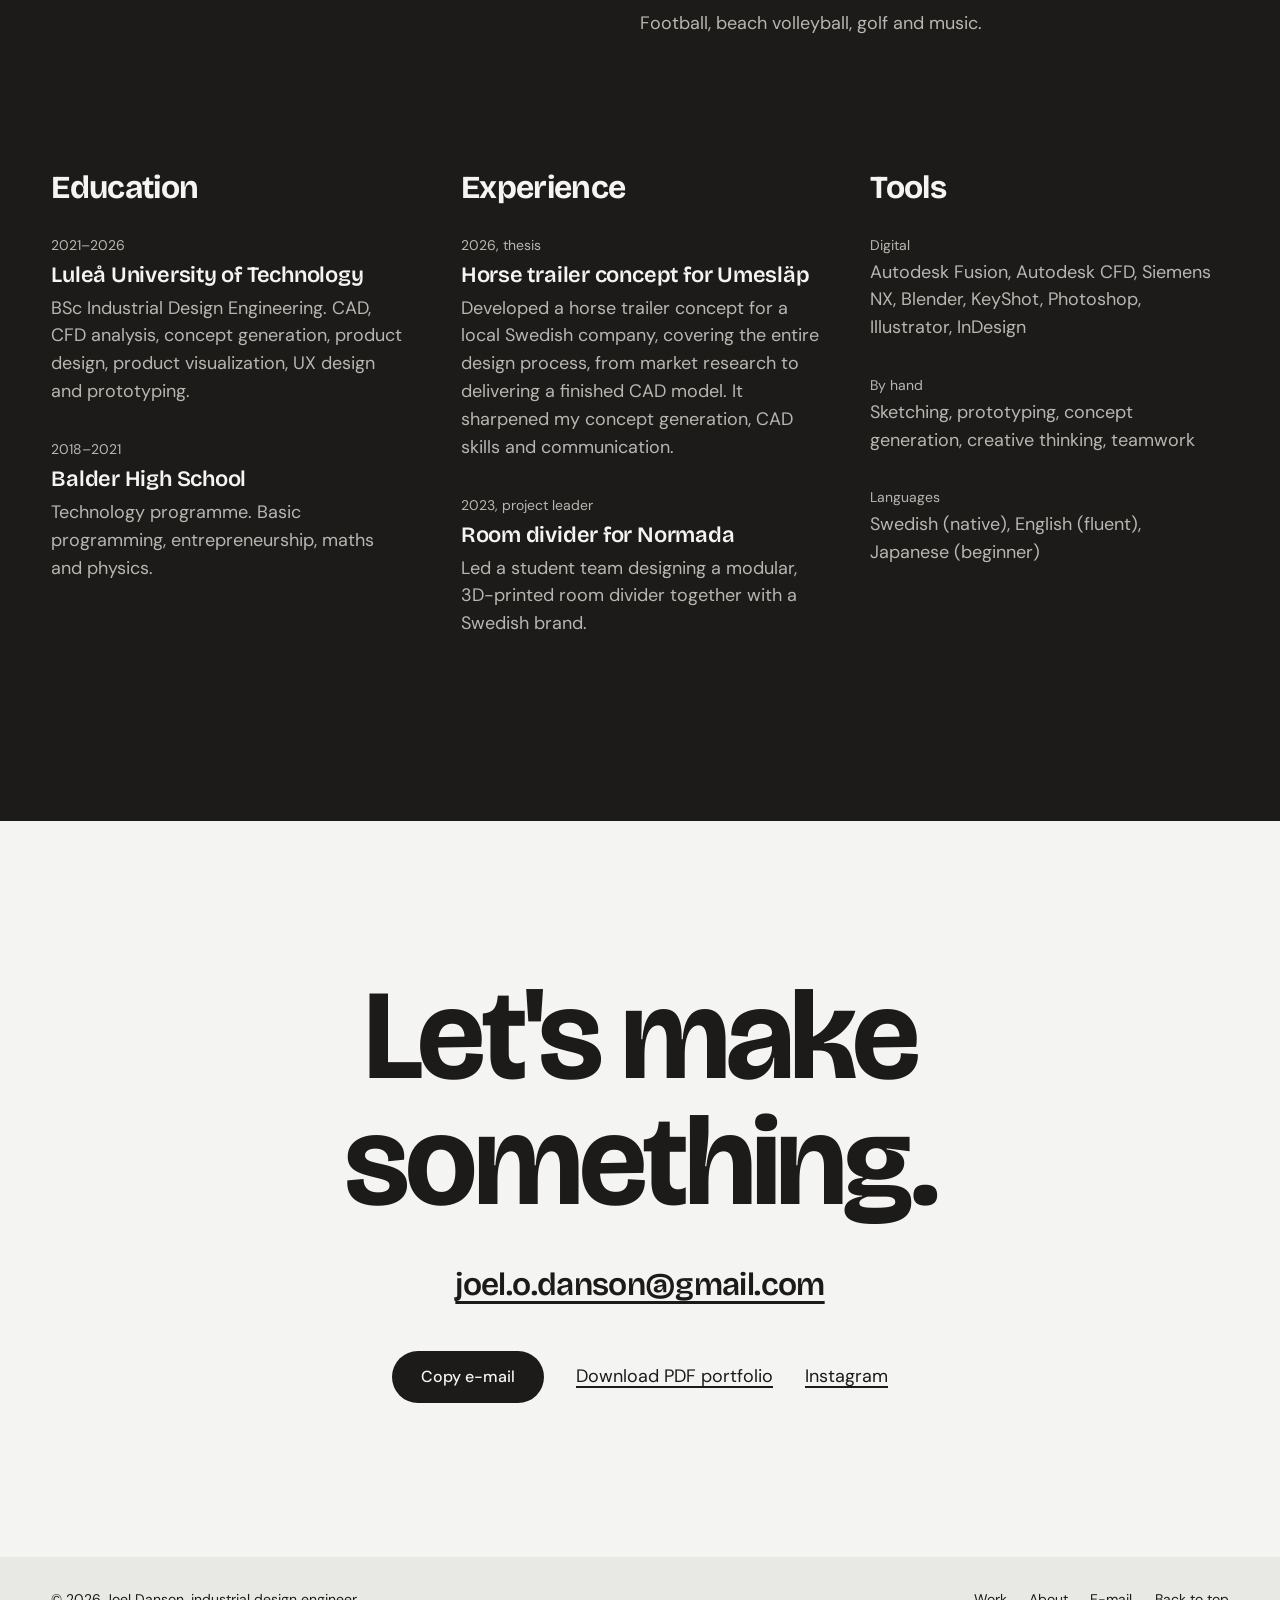
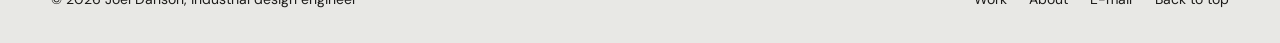
==== commit dd28727f: "Hero watch without its background - Cut the Faucon watch out of every frame of the animation (BiRefN" ====
--- a/index.html
+++ b/index.html
@@ -16,7 +16,7 @@
   <link rel="preconnect" href="https://fonts.gstatic.com" crossorigin>
   <link href="https://fonts.googleapis.com/css2?family=Bricolage+Grotesque:opsz,wght@12..96,500;12..96,600;12..96,700&family=DM+Sans:opsz,wght@9..40,400;9..40,500&display=swap" rel="stylesheet">
   <link rel="stylesheet" href="assets/css/styles.css">
-  <link rel="preload" as="image" href="assets/img/faucon-poster.webp">
+  <link rel="preload" as="image" href="assets/img/watch/w01.webp">
 </head>
 <body>
   <a class="skip-link" href="#main">Skip to content</a>
@@ -42,10 +42,8 @@
           <p class="hero__sub">Goal-oriented and creative, with experience in CAD, visualization and product design. I like turning rough ideas into things you can hold.</p>
           <a class="btn" href="#work">See my work</a>
         </div>
-        <div class="hero__watch">
-          <video muted playsinline preload="auto" poster="assets/img/faucon-poster.webp" aria-label="Render of the Faucon skeleton watch, turning towards the viewer as the page scrolls">
-            <source src="assets/img/faucon.mp4" type="video/mp4">
-          </video>
+        <div class="hero__watch" data-frames="45" data-path="assets/img/watch/w">
+          <img src="assets/img/watch/w01.webp" width="640" height="833" alt="Render of the Faucon skeleton watch, turning towards the viewer as the page scrolls">
         </div>
       </div>
     </section>
--- a/assets/css/styles.css
+++ b/assets/css/styles.css
@@ -121,8 +121,8 @@
 .hero__title { font-size: clamp(4rem, 12vw, 11.5rem); line-height: .86; letter-spacing: -.045em; }
 .hero__role { font-family: var(--f-display); font-weight: 600; font-size: var(--fs-h3); letter-spacing: -.02em; margin-top: 1.6rem; }
 .hero__sub { margin: 1rem 0 2.2rem; max-width: 40ch; }
-.hero__watch { justify-self: end; width: 100%; max-width: 560px; height: min(78svh, 700px); border-radius: var(--radius); overflow: hidden; background: #dfe4e9; }
-.hero__watch video { width: 100%; height: 100%; object-fit: cover; object-position: 50% 42%; }
+.hero__watch { justify-self: center; height: min(84svh, 780px); display: flex; justify-content: center; align-items: center; }
+.hero__watch img, .hero__watch canvas { height: 100%; width: auto; max-width: 100%; object-fit: contain; }
 
 @media (max-width: 900px) {
   .hero__stage { grid-template-columns: 1fr; align-content: start; gap: 1.5rem; padding-top: 5.5rem; }
@@ -131,7 +131,7 @@
   .hero__title { font-size: clamp(3.5rem, 19vw, 7rem); }
   .hero__role { font-size: var(--fs-lead); margin-top: 1rem; }
   .hero__sub { margin: .6rem 0 1.4rem; }
-  .hero__watch { justify-self: stretch; max-width: none; height: 52svh; }
+  .hero__watch { height: 52svh; }
   .js .hero.is-scrub .hero__watch { height: auto; flex: 1; min-height: 0; }
 }
 
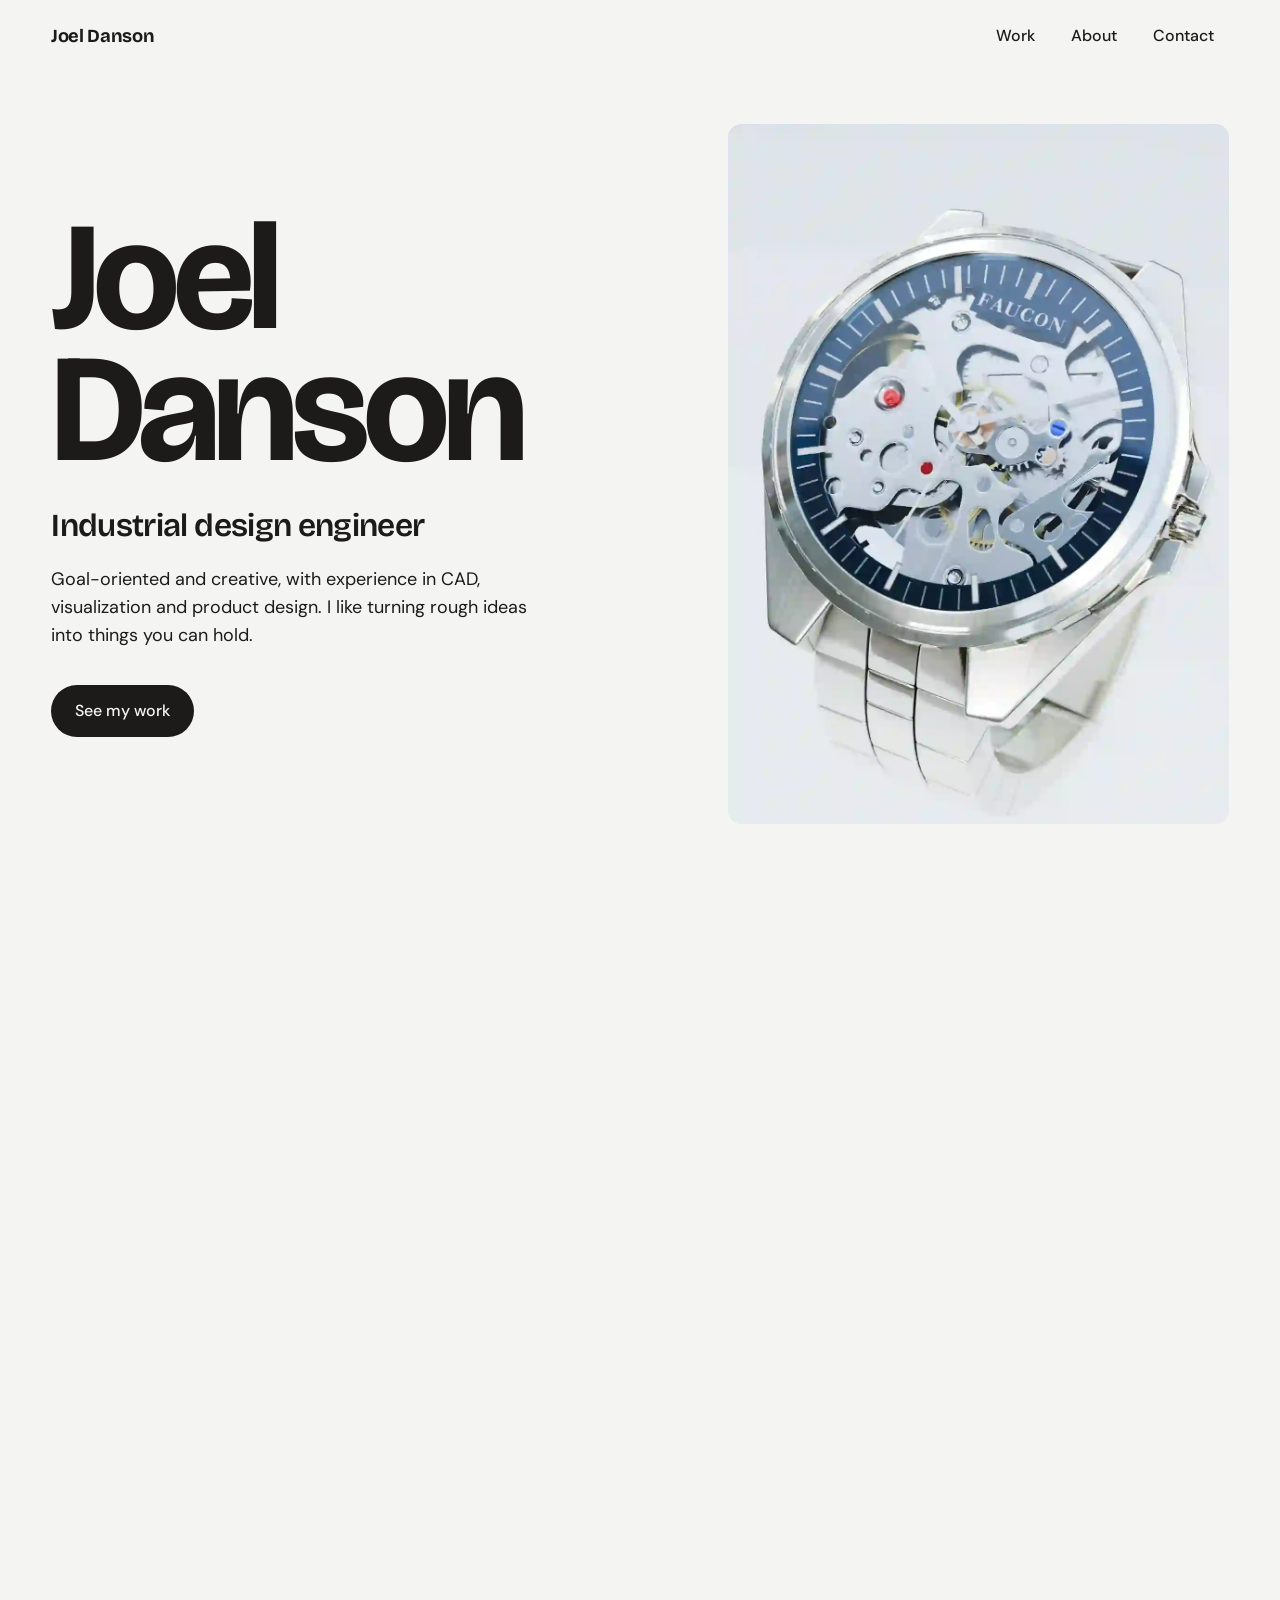
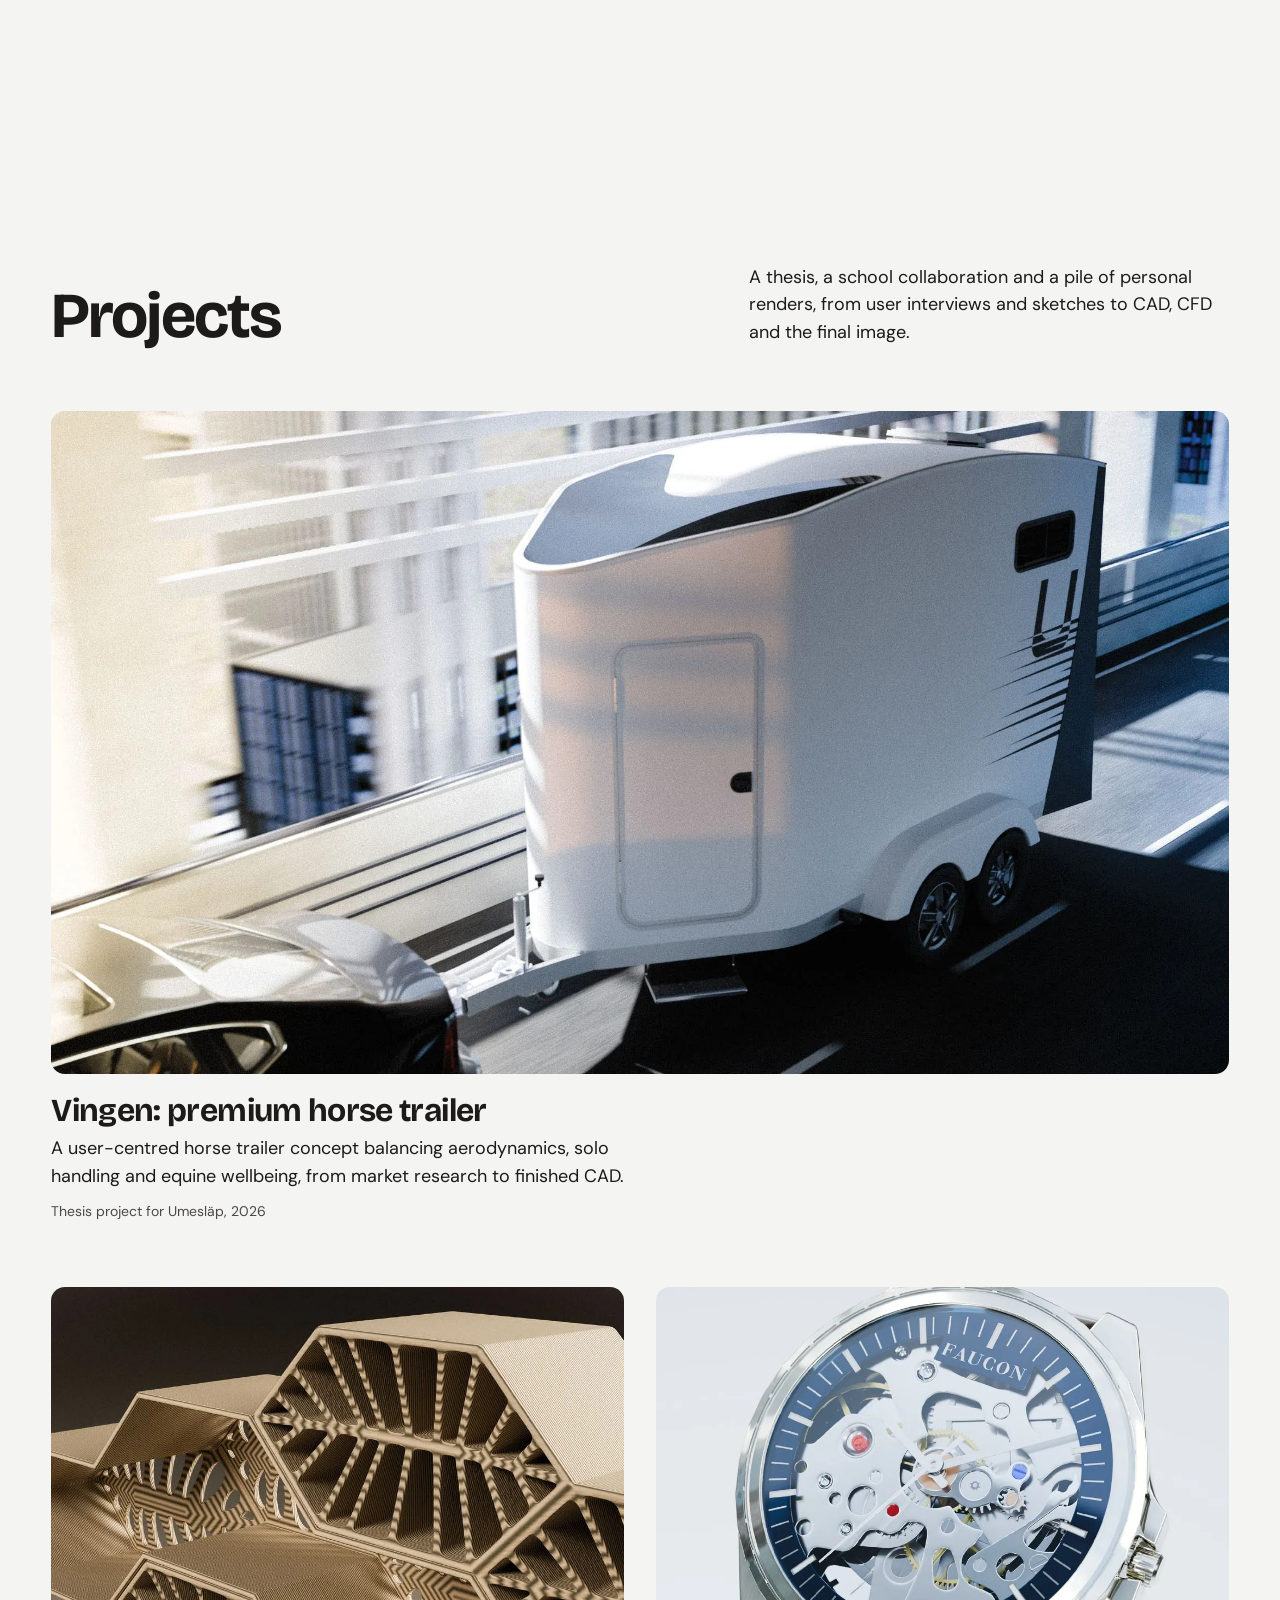
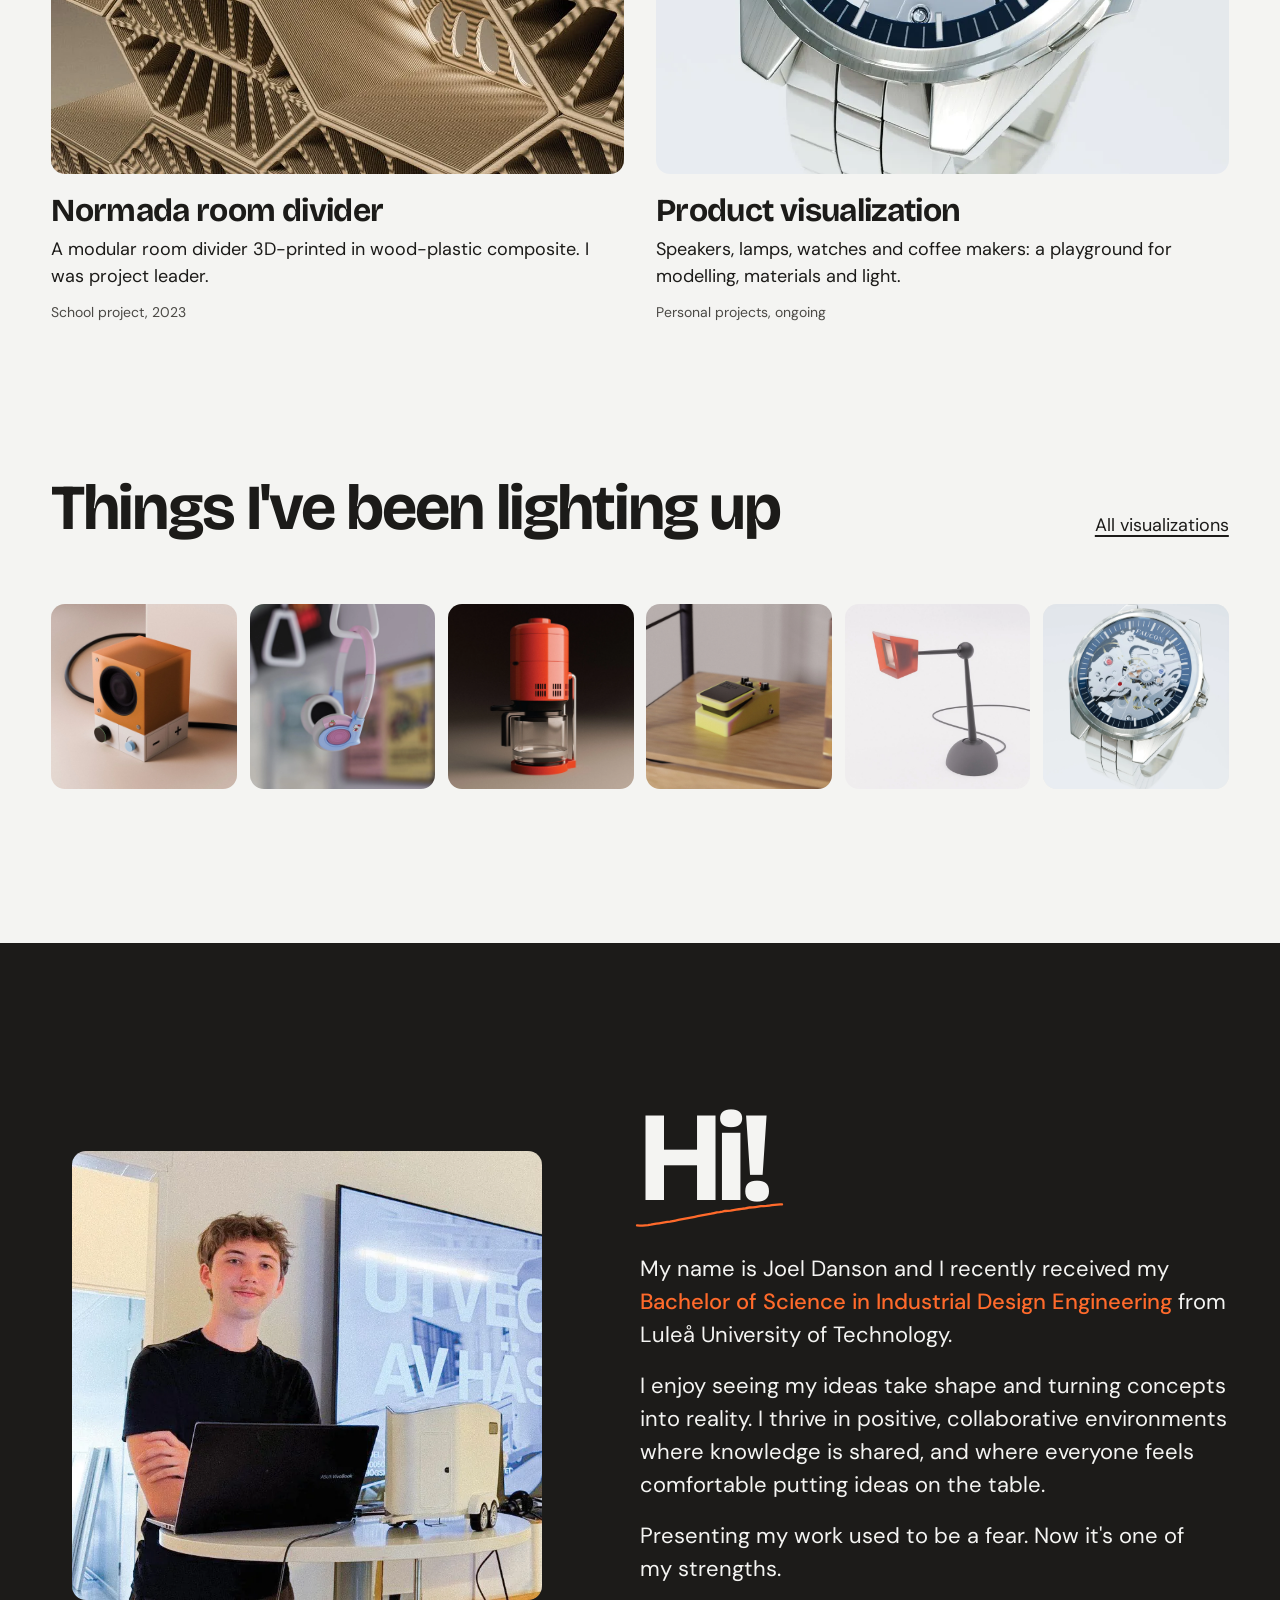
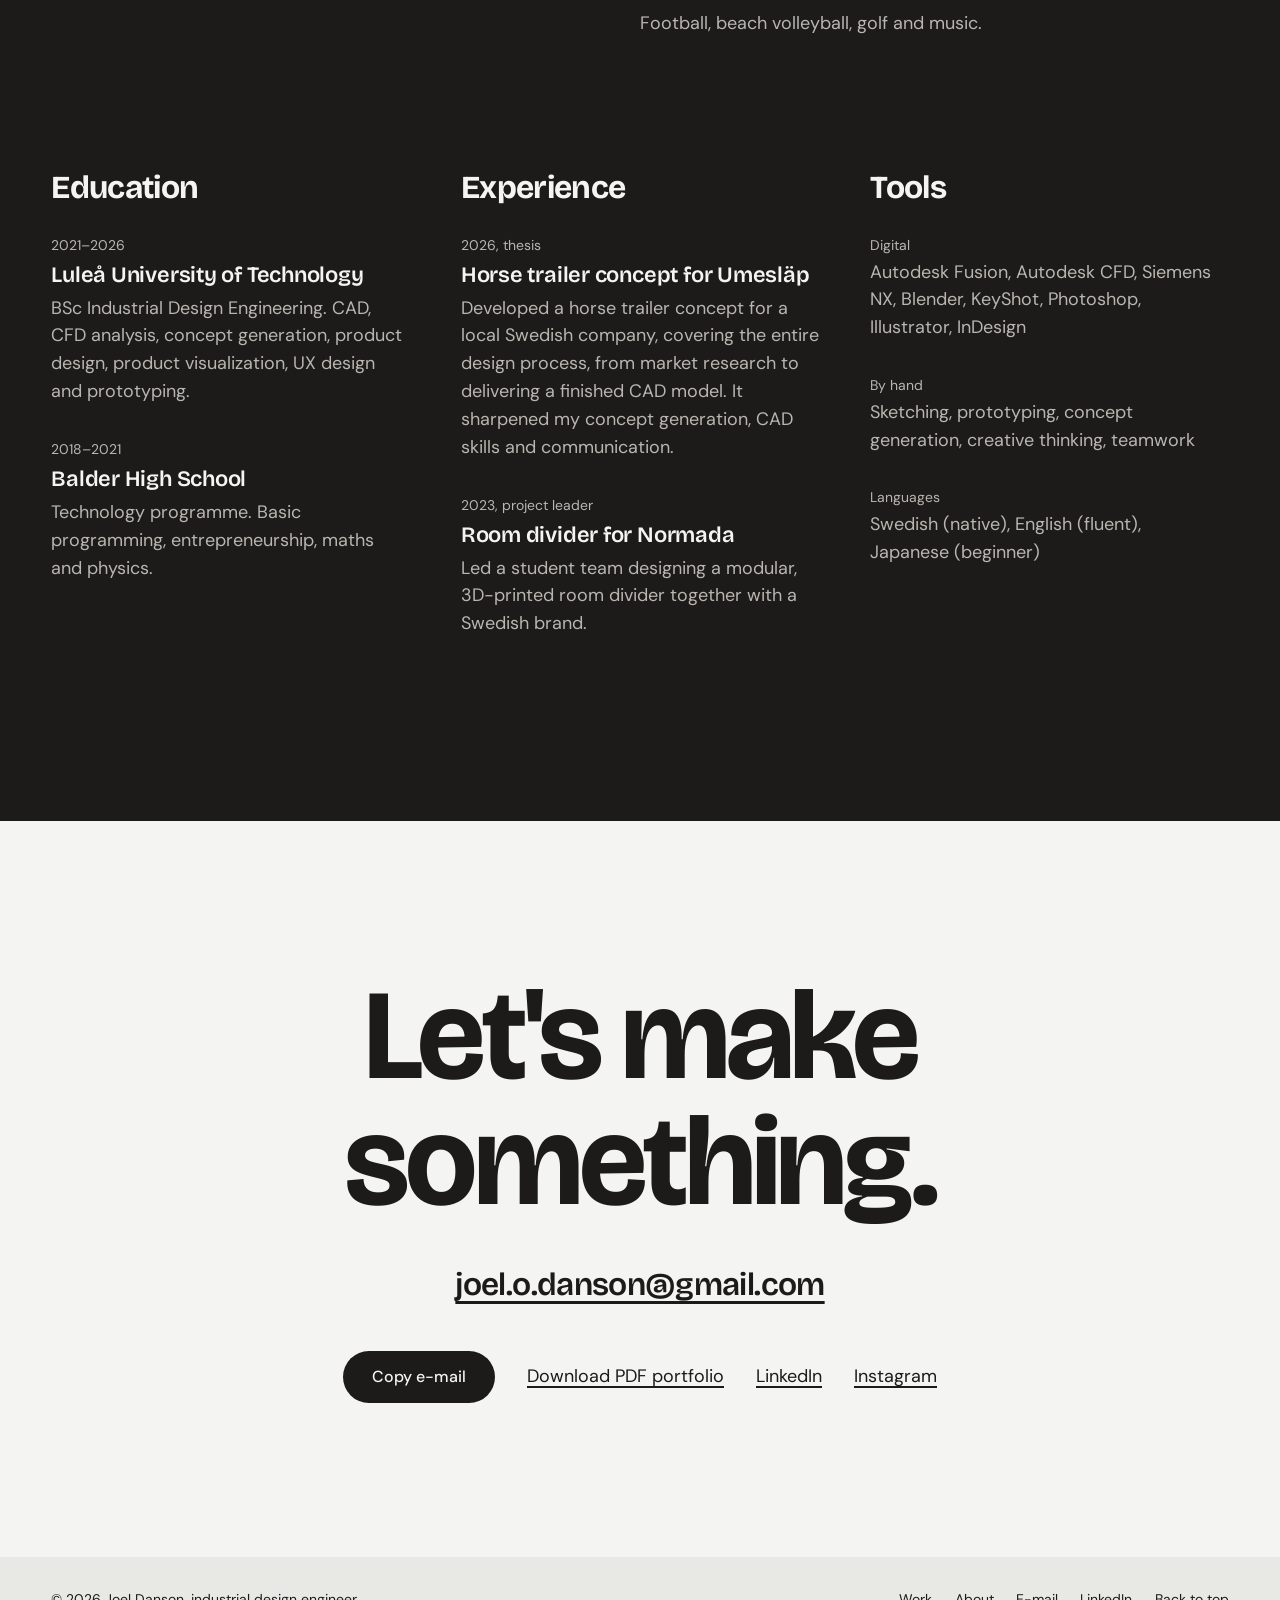
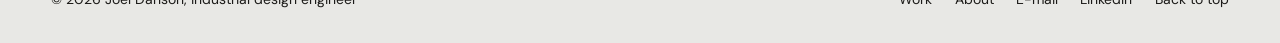
==== commit 383e13ab: "Ready to publish: share images, LinkedIn, 404 page - 1200x630 JPG share images (og-vingen, og-normad" ====
--- a/index.html
+++ b/index.html
@@ -8,7 +8,11 @@
   <meta name="theme-color" content="#f4f4f2">
   <meta property="og:title" content="Joel Danson, Industrial Design Engineer">
   <meta property="og:description" content="Goal-oriented and creative, with experience in CAD, visualization and product design.">
-  <meta property="og:image" content="https://joeldanson.com/assets/img/vingen-cover.webp">
+  <meta property="og:image" content="https://joeldanson.com/assets/img/og-vingen.jpg">
+  <meta property="og:image:width" content="1200">
+  <meta property="og:image:height" content="630">
+  <meta property="og:image:alt" content="The Vingen horse trailer concept, rendered on a city road">
+  <meta name="twitter:card" content="summary_large_image">
   <meta property="og:url" content="https://joeldanson.com/">
   <meta property="og:type" content="website">
   <link rel="icon" href="assets/favicon.svg" type="image/svg+xml">
@@ -16,7 +20,7 @@
   <link rel="preconnect" href="https://fonts.gstatic.com" crossorigin>
   <link href="https://fonts.googleapis.com/css2?family=Bricolage+Grotesque:opsz,wght@12..96,500;12..96,600;12..96,700&family=DM+Sans:opsz,wght@9..40,400;9..40,500&display=swap" rel="stylesheet">
   <link rel="stylesheet" href="assets/css/styles.css">
-  <link rel="preload" as="image" href="assets/img/watch/w01.webp">
+  <link rel="preload" as="image" href="assets/img/faucon-poster.webp">
 </head>
 <body>
   <a class="skip-link" href="#main">Skip to content</a>
@@ -42,8 +46,10 @@
           <p class="hero__sub">Goal-oriented and creative, with experience in CAD, visualization and product design. I like turning rough ideas into things you can hold.</p>
           <a class="btn" href="#work">See my work</a>
         </div>
-        <div class="hero__watch" data-frames="45" data-path="assets/img/watch/w">
-          <img src="assets/img/watch/w01.webp" width="640" height="833" alt="Render of the Faucon skeleton watch, turning towards the viewer as the page scrolls">
+        <div class="hero__watch">
+          <video muted playsinline preload="auto" poster="assets/img/faucon-poster.webp" aria-label="Render of the Faucon skeleton watch, turning towards the viewer as the page scrolls">
+            <source src="assets/img/faucon.mp4" type="video/mp4">
+          </video>
         </div>
       </div>
     </section>
@@ -185,6 +191,7 @@
         <div class="contact__actions">
           <button class="btn btn--copy" type="button" data-copy="joel.o.danson@gmail.com" aria-live="polite">Copy e-mail</button>
           <a class="text-link" href="assets/Joel-Danson-Portfolio.pdf" download>Download PDF portfolio</a>
+          <a class="text-link" href="https://www.linkedin.com/in/joel-danson-b27b8b195/" target="_blank" rel="noopener">LinkedIn</a>
           <a class="text-link" href="https://www.instagram.com/boo_0scar/" target="_blank" rel="noopener">Instagram</a>
         </div>
       </div>
@@ -198,6 +205,7 @@
         <a href="#work">Work</a>
         <a href="#about">About</a>
         <a href="mailto:joel.o.danson@gmail.com">E-mail</a>
+        <a href="https://www.linkedin.com/in/joel-danson-b27b8b195/" target="_blank" rel="noopener">LinkedIn</a>
         <a href="#main">Back to top</a>
       </nav>
     </div>
--- a/assets/css/styles.css
+++ b/assets/css/styles.css
@@ -121,18 +121,32 @@
 .hero__title { font-size: clamp(4rem, 12vw, 11.5rem); line-height: .86; letter-spacing: -.045em; }
 .hero__role { font-family: var(--f-display); font-weight: 600; font-size: var(--fs-h3); letter-spacing: -.02em; margin-top: 1.6rem; }
 .hero__sub { margin: 1rem 0 2.2rem; max-width: 40ch; }
-.hero__watch { justify-self: center; height: min(84svh, 780px); display: flex; justify-content: center; align-items: center; }
-.hero__watch img, .hero__watch canvas { height: 100%; width: auto; max-width: 100%; object-fit: contain; }
-
+.hero__watch { justify-self: end; width: 100%; max-width: 560px; height: min(78svh, 700px); border-radius: var(--radius); overflow: hidden; background: #dfe4e9; }
+.hero__watch video { width: 100%; height: 100%; object-fit: cover; object-position: 50% 42%; }
+
+/* Phones and small tablets: the film's own grey becomes the first screen,
+   the watch turns once on load and the name sits underneath it. */
 @media (max-width: 900px) {
-  .hero__stage { grid-template-columns: 1fr; align-content: start; gap: 1.5rem; padding-top: 5.5rem; }
-  .js .hero.is-scrub { height: 170svh; }
-  .js .hero.is-scrub .hero__stage { display: flex; flex-direction: column; padding-bottom: 1.25rem; }
+  .hero { background: #e4e8ed; }
+  .hero__stage { position: relative; display: block; min-height: 100svh; padding: 0; max-width: none; }
+  .hero__watch { position: absolute; inset: 0 0 auto 0; width: 100%; max-width: none; height: auto; border-radius: 0; background: none; overflow: hidden; }
+  .hero__watch video {
+    display: block; width: auto; height: min(177.8vw, 74svh); max-width: 100%; margin: -3svh auto 0; object-fit: contain;
+    /* soften the film's edges into the background so no frame shows; a mask, not a visible gradient */
+    -webkit-mask-image: linear-gradient(to right, transparent, #000 14%, #000 86%, transparent), linear-gradient(to bottom, #000 78%, transparent); /* taste-skill-ignore */
+    -webkit-mask-composite: source-in;
+    mask-image: linear-gradient(to right, transparent, #000 14%, #000 86%, transparent), linear-gradient(to bottom, #000 78%, transparent); /* taste-skill-ignore */
+    mask-composite: intersect;
+  }
+  .hero__text { position: absolute; left: var(--pad); right: var(--pad); bottom: 1.5rem; z-index: 2; }
   .hero__title { font-size: clamp(3.5rem, 19vw, 7rem); }
-  .hero__role { font-size: var(--fs-lead); margin-top: 1rem; }
-  .hero__sub { margin: .6rem 0 1.4rem; }
-  .hero__watch { height: 52svh; }
-  .js .hero.is-scrub .hero__watch { height: auto; flex: 1; min-height: 0; }
+  .hero__role { font-size: var(--fs-lead); margin-top: .8rem; }
+  .hero__sub { display: none; }
+  .hero__text .btn { margin-top: 1.2rem; }
+}
+@media (max-width: 900px) and (max-height: 720px) {
+  .hero__watch video { height: 64svh; }
+  .hero__title { font-size: 15vw; }
 }
 
 /* ---------- Sections ---------- */
@@ -301,3 +315,24 @@
 @media (prefers-reduced-motion: reduce) {
   *, *::before, *::after { transition-duration: .001ms !important; scroll-behavior: auto !important; }
 }
+
+/* ---------- 404: the lamp is off until someone switches it on ---------- */
+.lost { min-height: 100svh; display: grid; grid-template-columns: minmax(0, .8fr) minmax(0, 1.2fr); align-items: center; gap: 2rem; padding: 6rem max(var(--pad), calc((100vw - var(--max)) / 2 + var(--pad))) 4rem; overflow: hidden; }
+.lost__lamp { position: relative; width: min(100%, 460px); padding: 0; cursor: pointer; }
+.lost__lamp img { position: relative; z-index: 2; width: 100%; transform: scaleX(-1); filter: saturate(.35) brightness(.92); transition: filter .25s ease; }
+.lost__lamp[aria-pressed="true"] img { filter: none; }
+.lost__beam {
+  position: absolute; z-index: 1; left: 61%; top: 39%; width: 260vw; height: 130vw;
+  transform-origin: 0 50%; transform: translateY(-50%) rotate(-4deg);
+  background: var(--orange); clip-path: polygon(0 48.6%, 100% 8%, 100% 92%, 0 51.4%);
+  opacity: 0; transition: opacity .2s ease; pointer-events: none;
+}
+.lost__lamp[aria-pressed="true"] .lost__beam { opacity: 1; }
+.lost__text { position: relative; z-index: 3; }
+.lost__text h1 { font-size: var(--fs-display); line-height: .9; }
+.lost__text p { font-size: var(--fs-lead); margin: 1.4rem 0 2.2rem; max-width: 32ch; }
+@media (max-width: 900px) {
+  .lost { grid-template-columns: 1fr; align-content: start; padding-top: 5.5rem; }
+  .lost__lamp { width: min(62vw, 320px); }
+  .lost__beam { top: 36%; transform: translateY(-50%) rotate(62deg); clip-path: polygon(0 48.6%, 100% 40%, 100% 60%, 0 51.4%); }
+}
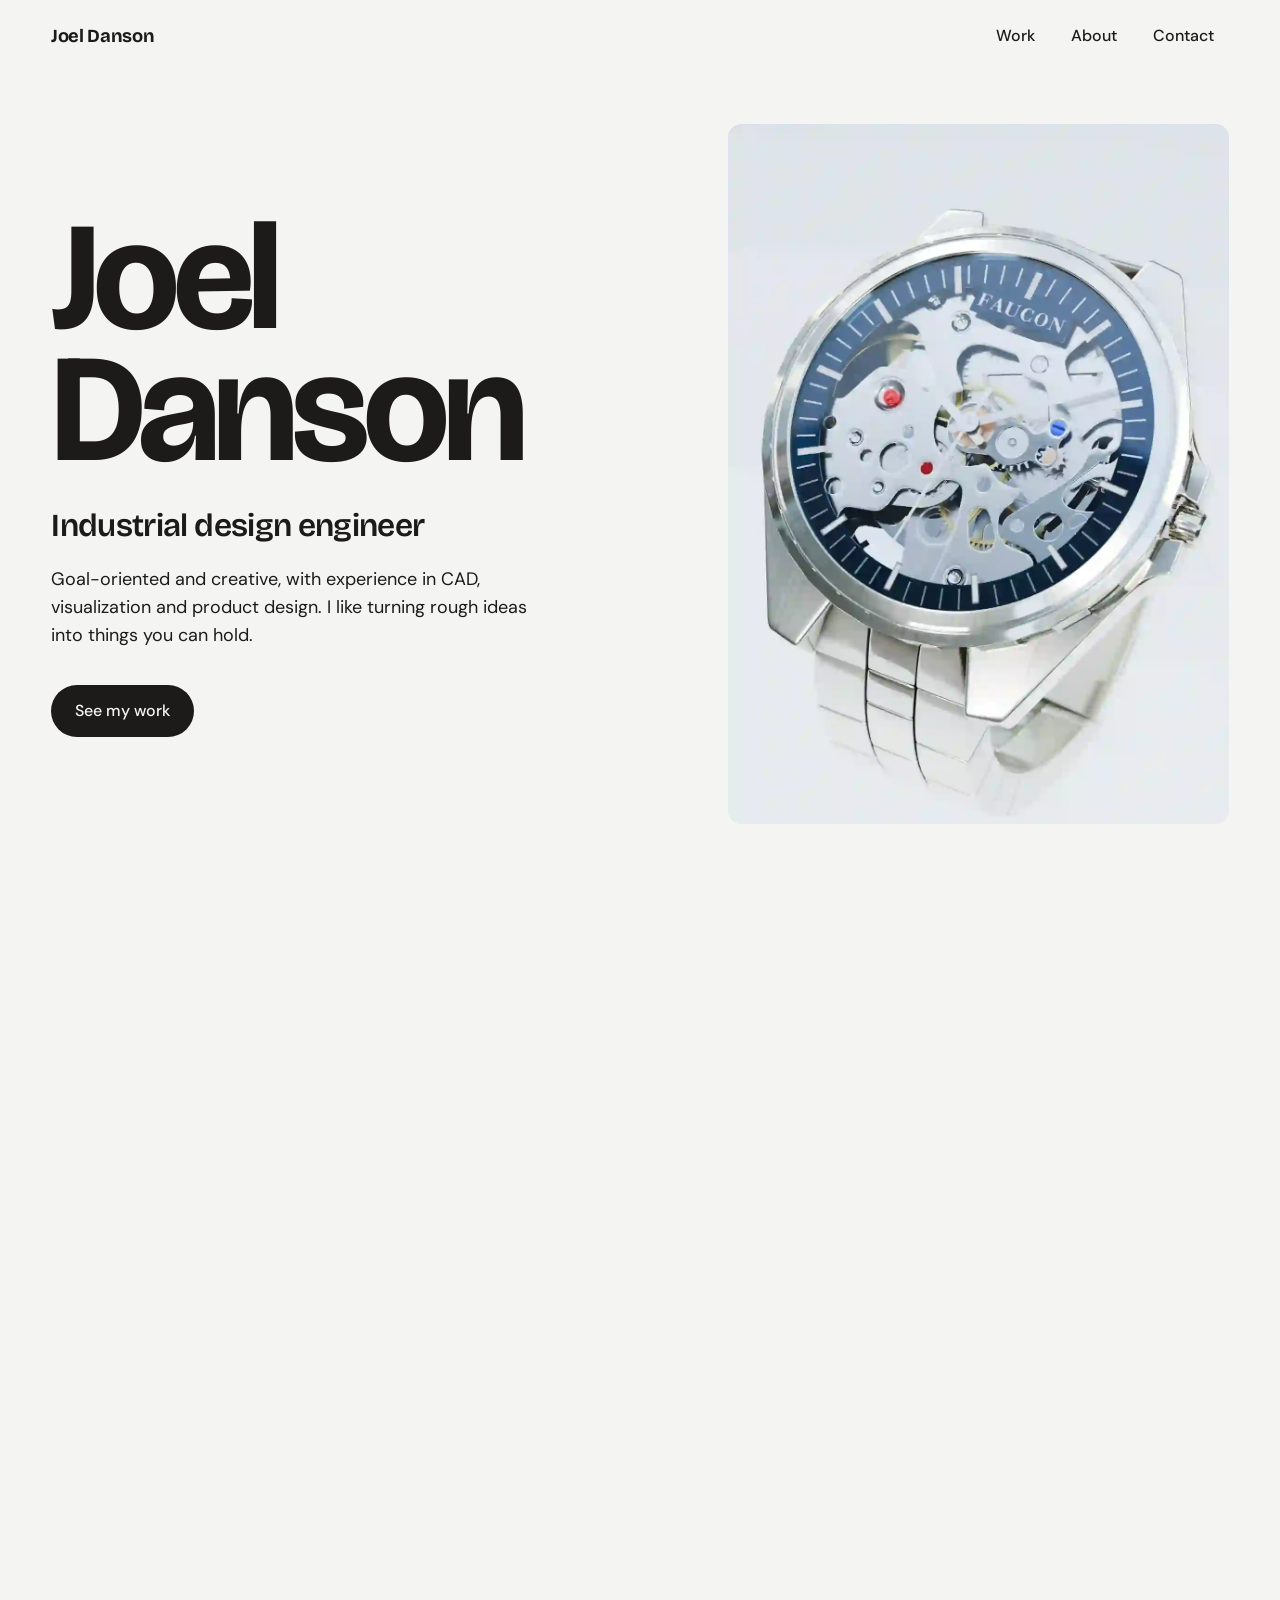
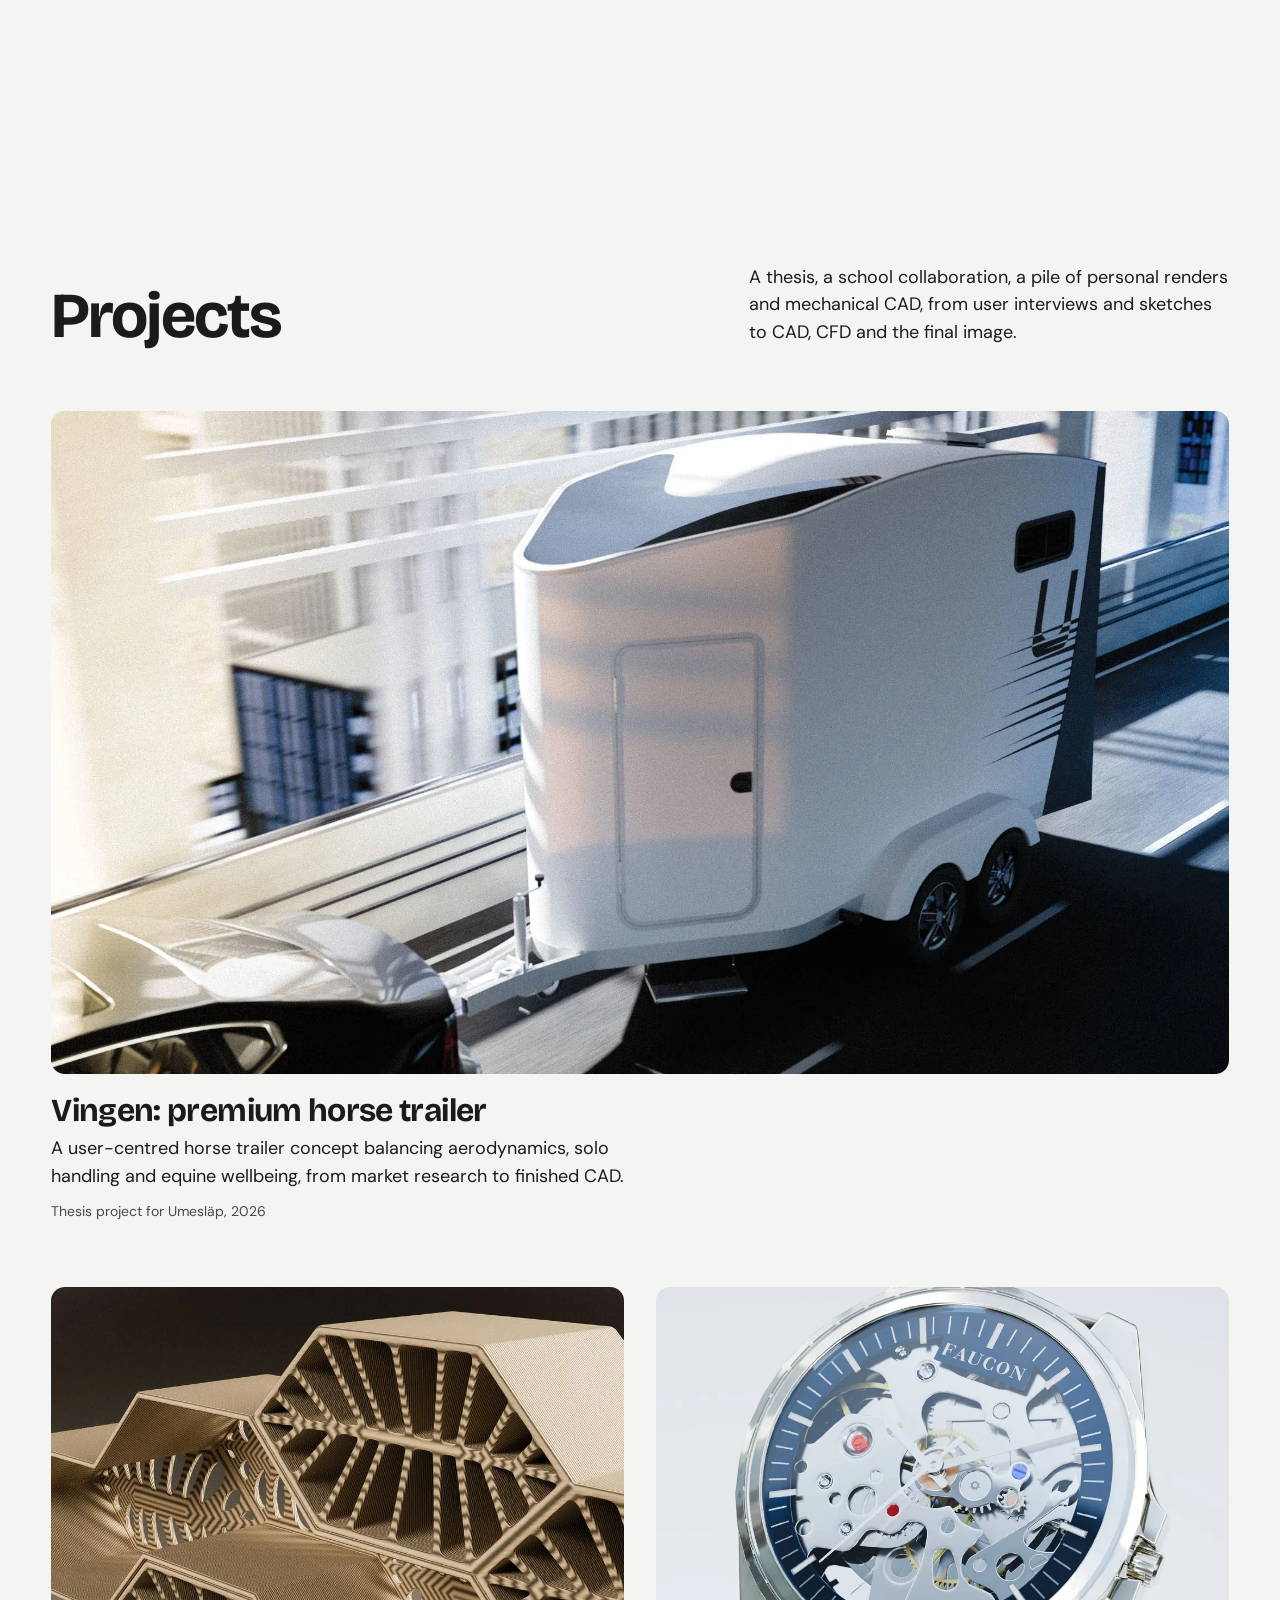
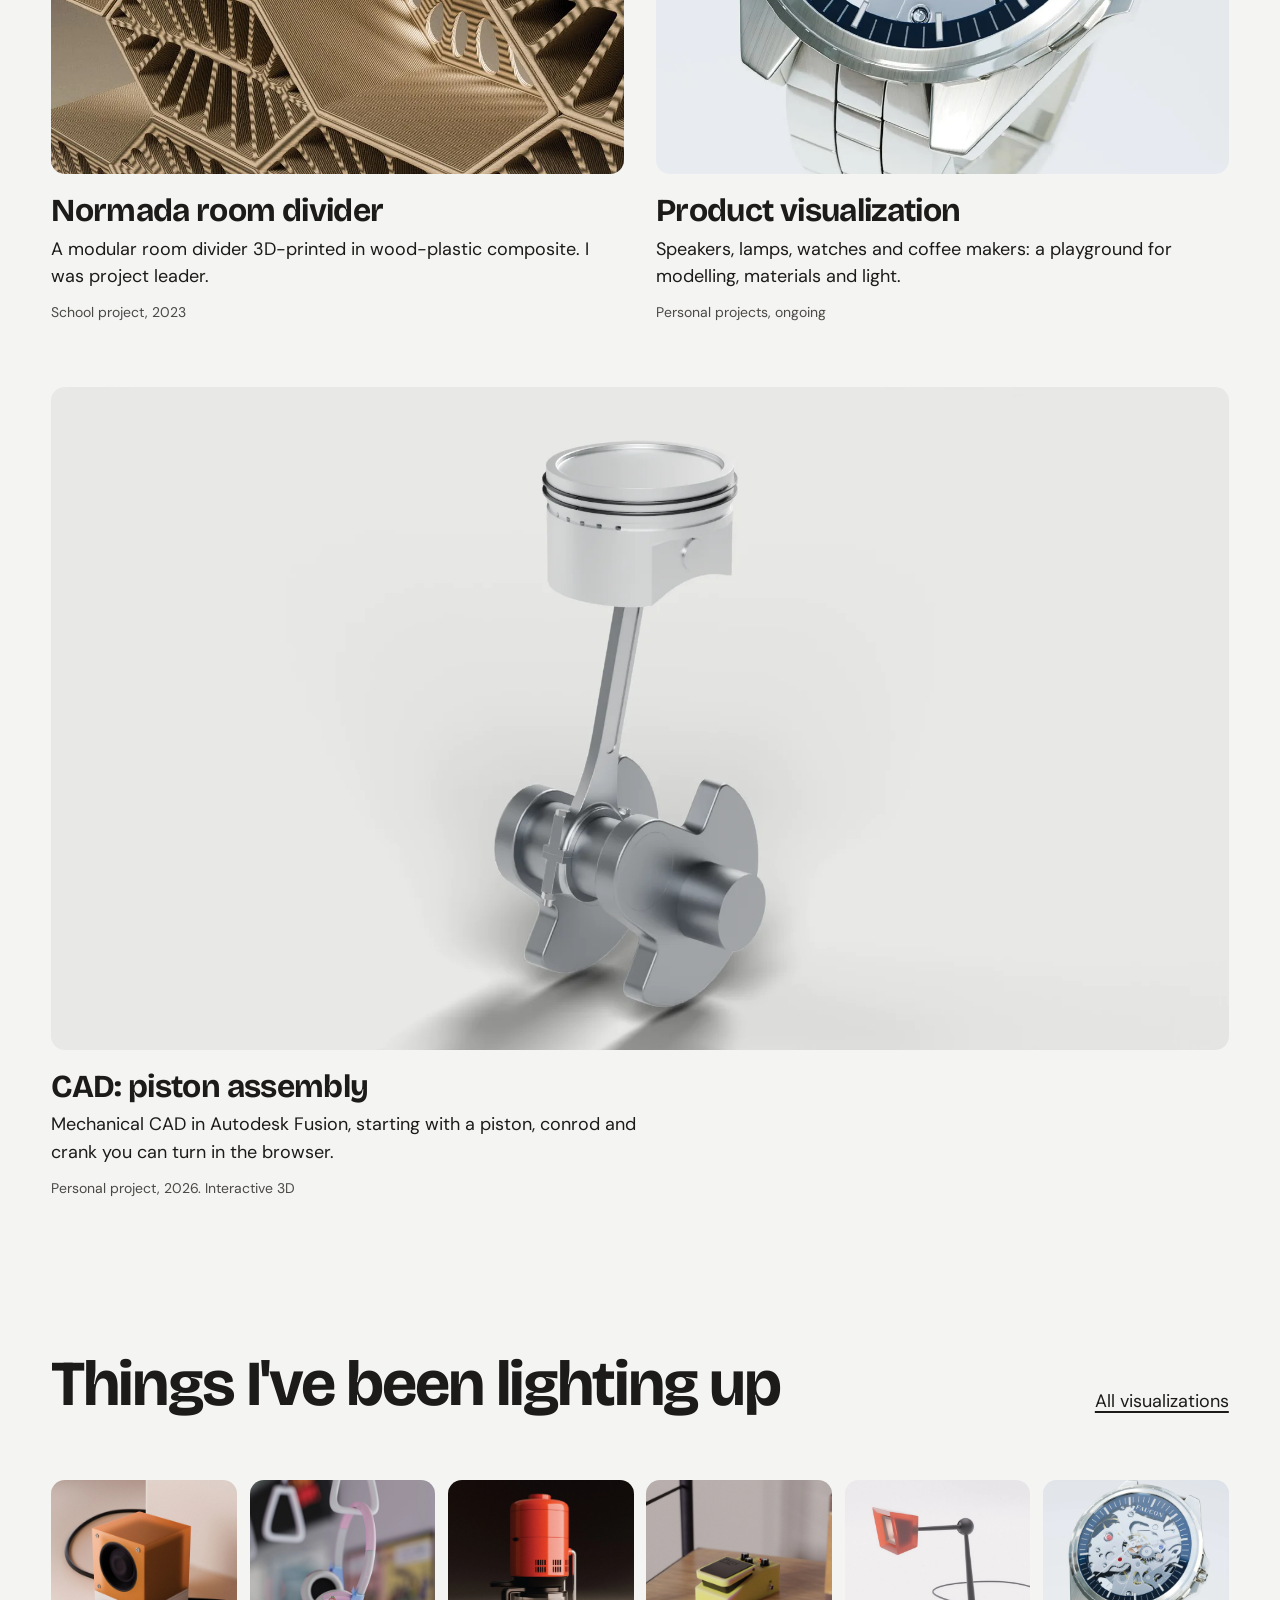
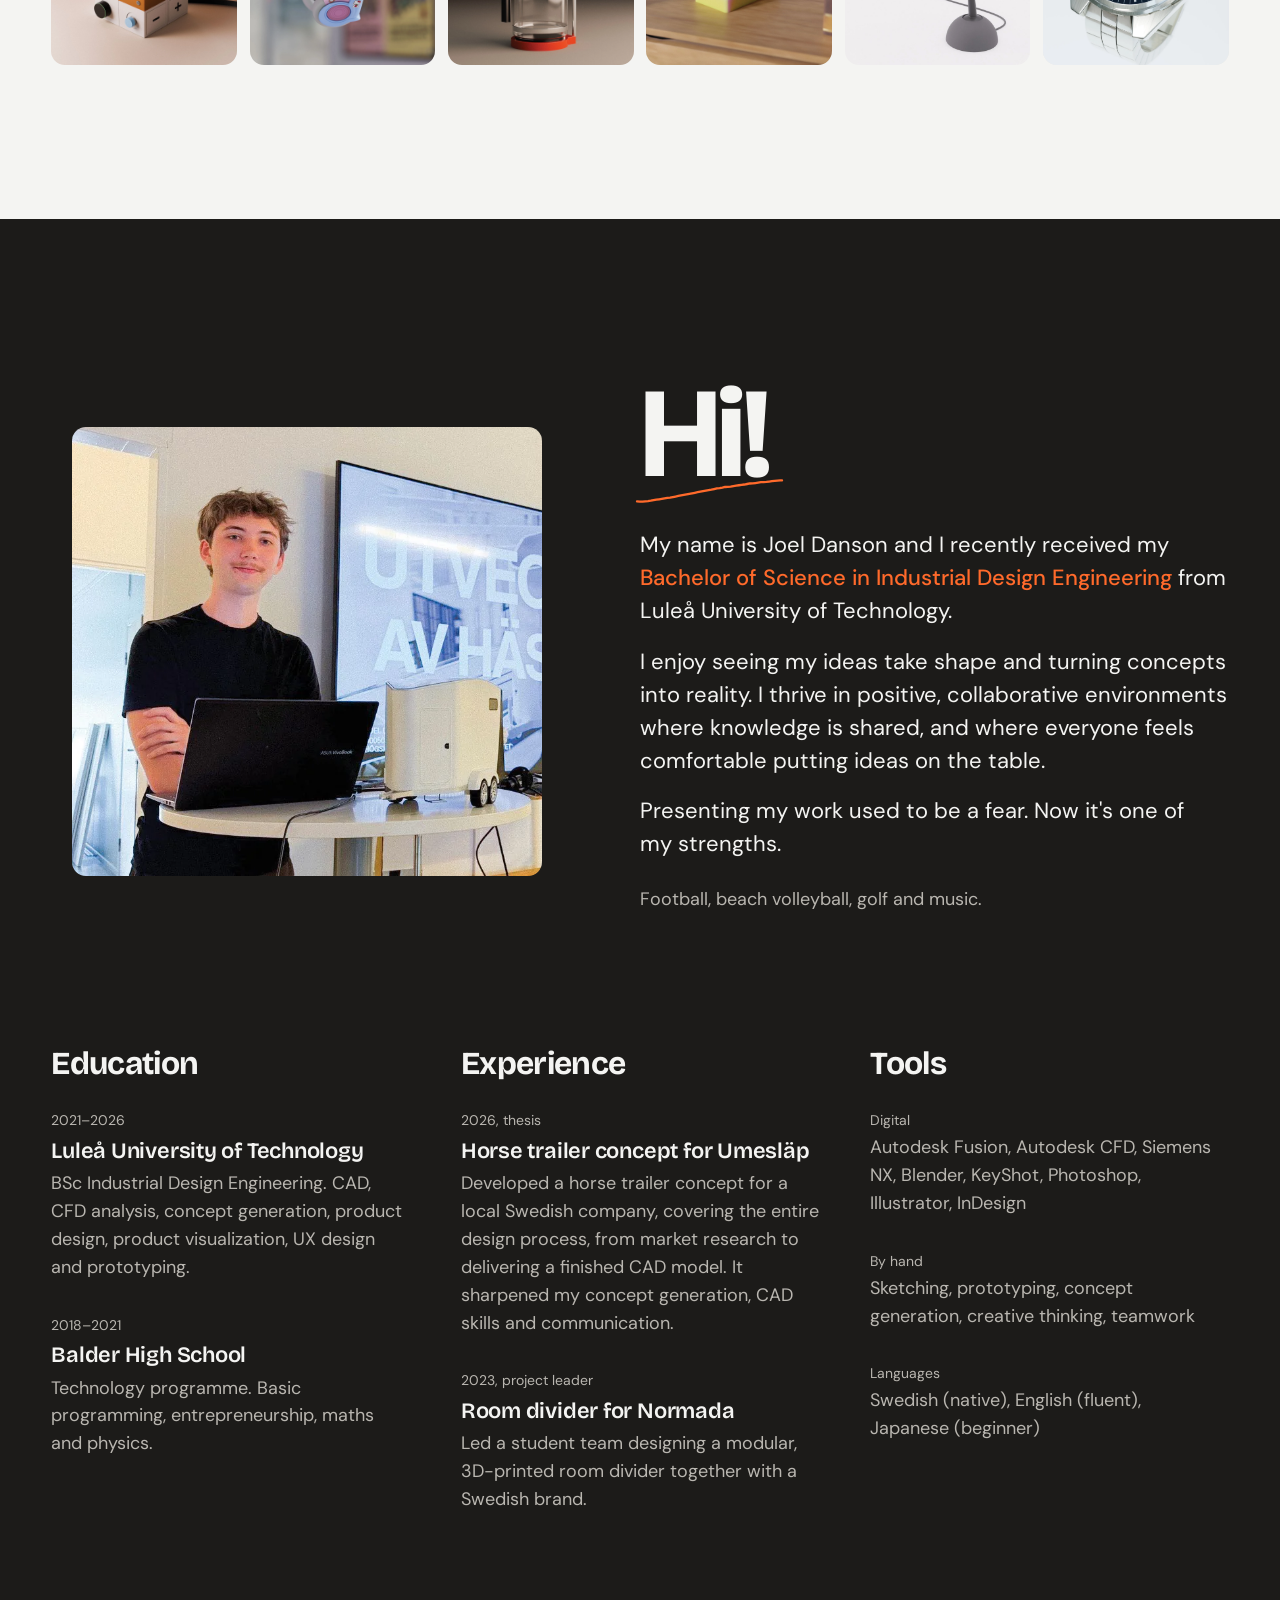
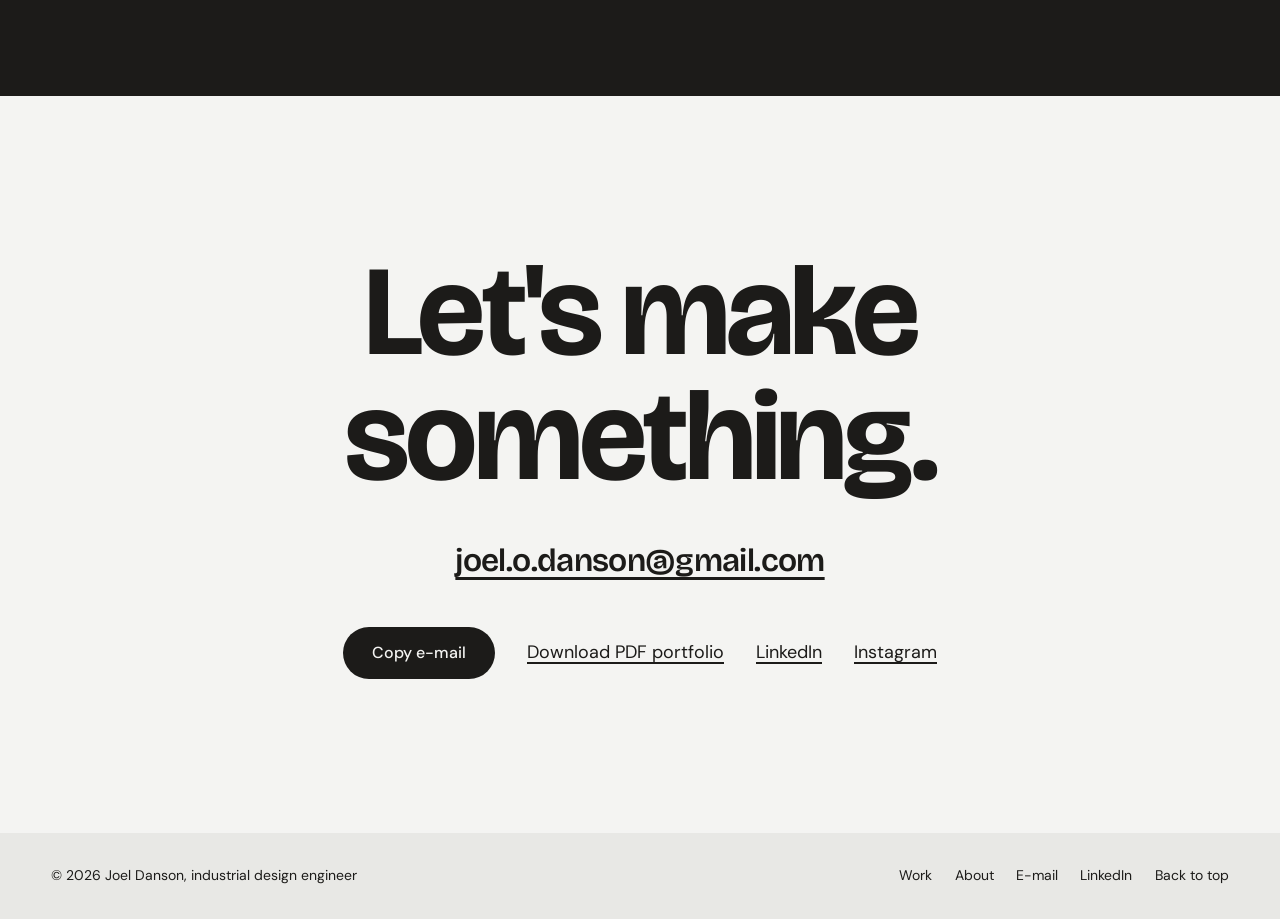
==== commit 0c11ce37: "CAD: new page with an interactive piston assembly The piston, conrod and crank load as a live three." ====
--- a/index.html
+++ b/index.html
@@ -47,7 +47,7 @@
           <a class="btn" href="#work">See my work</a>
         </div>
         <div class="hero__watch">
-          <video muted playsinline preload="auto" poster="assets/img/faucon-poster.webp" aria-label="Render of the Faucon skeleton watch, turning towards the viewer as the page scrolls">
+          <video muted playsinline preload="metadata" poster="assets/img/faucon-poster.webp" aria-label="Render of the Faucon skeleton watch, turning towards the viewer as the page scrolls">
             <source src="assets/img/faucon.mp4" type="video/mp4">
           </video>
         </div>
@@ -58,7 +58,7 @@
       <div class="wrap">
         <div class="section__head">
           <h2 id="work-title">Projects</h2>
-          <p>A thesis, a school collaboration and a pile of personal renders, from user interviews and sketches to CAD, CFD and the final image.</p>
+          <p>A thesis, a school collaboration, a pile of personal renders and mechanical CAD, from user interviews and sketches to CAD, CFD and the final image.</p>
         </div>
 
         <div class="projects">
@@ -97,6 +97,19 @@
                 <h3 class="project__title">Product visualization</h3>
                 <p class="project__desc">Speakers, lamps, watches and coffee makers: a playground for modelling, materials and light.</p>
                 <p class="project__meta">Personal projects, ongoing</p>
+              </div>
+            </a>
+          </article>
+
+          <article class="project reveal">
+            <a class="project__link" href="cad.html">
+              <div class="project__media">
+                <img src="assets/img/cad-piston.webp" width="1920" height="1080" loading="lazy" alt="Render of a single-cylinder piston, connecting rod and counterweighted crank">
+              </div>
+              <div class="project__info">
+                <h3 class="project__title">CAD: piston assembly</h3>
+                <p class="project__desc">Mechanical CAD in Autodesk Fusion, starting with a piston, conrod and crank you can turn in the browser.</p>
+                <p class="project__meta">Personal project, 2026. Interactive 3D</p>
               </div>
             </a>
           </article>
--- a/assets/css/styles.css
+++ b/assets/css/styles.css
@@ -271,11 +271,44 @@
 .sketches--three img { width: 100%; aspect-ratio: 4 / 4.4; object-fit: cover; border-radius: var(--radius); background: var(--paper-2); }
 @media (max-width: 760px) { .sketches figure:nth-child(n) { grid-column: 1 / -1; } }
 
+.questions { margin: 0 0 1.6rem; padding-left: 1.4rem; display: grid; gap: .6rem; font-size: var(--fs-lead); line-height: 1.4; max-width: 52ch; }
+.questions li::marker { color: var(--ink-2); font-weight: 500; }
+.chapter__body > .after-list { margin-top: 2.4rem; }
+.features { margin: 0; padding-left: 1.2rem; display: grid; gap: .7rem; max-width: 56ch; }
+.features li::marker { color: var(--orange); }
+
+.concepts { display: grid; grid-template-columns: repeat(3, minmax(0, 1fr)); gap: 1.25rem; margin-block: 0 clamp(4rem, 9vw, 6rem); }
+.concepts img { width: 100%; aspect-ratio: 1400 / 990; object-fit: contain; background: #fff; border-radius: var(--radius); }
+.concepts b, .pair b { display: block; font-family: var(--f-display); font-weight: 600; font-size: var(--fs-lead); color: var(--ink); margin-bottom: .2rem; }
+
+.pair { display: grid; grid-template-columns: repeat(2, minmax(0, 1fr)); gap: 1.25rem; align-items: end; margin-block: 0 1.5rem; }
+.pair img { width: 100%; aspect-ratio: 4 / 3.2; object-fit: contain; background: #fff; border-radius: var(--radius); }
+.proto { display: grid; grid-template-columns: repeat(3, minmax(0, 1fr)); gap: clamp(1rem, 3vw, 3rem); align-items: end; margin-block: 0 clamp(4rem, 9vw, 6rem); }
+.proto img { width: 100%; height: auto; }
+@media (max-width: 760px) { .proto { grid-template-columns: 1fr; gap: 2.5rem; } }
+.render-wide { margin: 0 0 1.5rem; }
+.render-wide img { width: 100%; border-radius: var(--radius); background: #111; }
+.pair--photo img { aspect-ratio: 4 / 3; object-fit: cover; background: #111; }
+.cfd { display: grid; grid-template-columns: repeat(3, minmax(0, 1fr)); gap: 1.25rem; margin-block: 0 clamp(4rem, 9vw, 6rem); }
+.cfd img { width: 100%; aspect-ratio: 2 / 1.05; object-fit: cover; border-radius: var(--radius); background: var(--paper-2); }
+@media (max-width: 760px) { .concepts, .pair, .cfd { grid-template-columns: 1fr; } }
+
+.eval { margin-top: 2rem; overflow-x: auto; }
+.eval table { width: 100%; border-collapse: collapse; font-variant-numeric: tabular-nums; }
+.eval caption { text-align: left; margin-bottom: .8rem; }
+.eval th, .eval td { padding: .7rem .8rem; text-align: center; border-bottom: 1px solid rgba(28, 27, 25, .12); }
+.eval th[scope="row"], .eval thead th:first-child { text-align: left; font-weight: 500; }
+.eval thead th { font-family: var(--f-display); font-weight: 600; font-size: var(--fs-small); color: var(--ink-2); }
+.eval .win { background: rgba(255, 106, 43, .14); color: var(--ink); }
+.eval thead .win { color: var(--ink); }
+.eval tfoot th, .eval tfoot td { border-bottom: 0; font-family: var(--f-display); font-weight: 700; font-size: var(--fs-lead); }
+
 .panel { background: var(--paper-2); border-radius: var(--radius); padding: clamp(1.5rem, 5vw, 4rem); }
 .panel img { width: min(100%, 860px); margin-inline: auto; }
 
 .full { padding-inline: clamp(.5rem, 1.5vw, 1.25rem); margin-block: clamp(1rem, 3vw, 2rem); }
-.full img { width: 100%; border-radius: var(--radius); }
+.full img, .full video { display: block; width: 100%; height: auto; border-radius: var(--radius); background: #111; }
+.full--video { margin-bottom: clamp(4rem, 9vw, 6rem); }
 .full .caption { padding-inline: calc(var(--pad) - clamp(.5rem, 1.5vw, 1.25rem)); }
 @media (max-width: 760px) { .full .caption { padding-inline: 1rem; } .caption--split { flex-direction: column; gap: .15rem; } }
 
@@ -336,3 +369,62 @@
   .lost__lamp { width: min(62vw, 320px); }
   .lost__beam { top: 36%; transform: translateY(-50%) rotate(62deg); clip-path: polygon(0 48.6%, 100% 40%, 100% 60%, 0 51.4%); }
 }
+
+/* ---------- CAD page: live 3D viewer ---------- */
+.cad-index { list-style: none; margin: clamp(2rem, 4vw, 3rem) 0 0; padding: 0; border-top: 1px solid rgba(28, 27, 25, .12); max-width: 40rem; }
+.cad-index a { display: flex; align-items: baseline; gap: 1.2rem; padding: 1rem 0; border-bottom: 1px solid rgba(28, 27, 25, .12); font-family: var(--f-display); font-weight: 600; font-size: var(--fs-lead); letter-spacing: -.01em; }
+.cad-index span { font-size: var(--fs-small); color: var(--ink-2); font-variant-numeric: tabular-nums; }
+.cad-index em { margin-left: auto; font-style: normal; font-family: var(--f-text); font-weight: 500; font-size: var(--fs-small); color: var(--ink-2); }
+@media (hover: hover) { .cad-index a:hover em { color: var(--ink); } .cad-index a:hover { text-decoration: underline; text-decoration-color: var(--orange); text-decoration-thickness: 2px; text-underline-offset: .2em; } }
+
+.cad-project { padding-block: clamp(3rem, 7vw, 5rem) 0; scroll-margin-top: 4rem; }
+.cad-project__head { display: grid; grid-template-columns: auto 1fr; column-gap: 1.2rem; align-items: baseline; margin-bottom: clamp(1.5rem, 3vw, 2.5rem); }
+.cad-project__num { font-family: var(--f-display); font-weight: 600; color: var(--ink-2); font-variant-numeric: tabular-nums; }
+.cad-project__head p { grid-column: 2; margin-top: 1rem; max-width: 52ch; }
+.cad-shots { display: grid; grid-template-columns: repeat(3, minmax(0, 1fr)); gap: 1.25rem; margin-bottom: clamp(4rem, 9vw, 6rem); }
+.cad-shots button { display: block; width: 100%; cursor: zoom-in; border-radius: var(--radius); overflow: hidden; background: #fff; }
+.cad-shots img { width: 100%; aspect-ratio: 4 / 5; object-fit: contain; transition: transform .9s var(--ease); }
+@media (hover: hover) { .cad-shots button:hover img { transform: scale(1.03); } }
+@media (max-width: 760px) { .cad-shots { grid-template-columns: 1fr; gap: 2rem; } }
+
+.cad-stage { margin-bottom: 0; }
+.viewer { position: relative; aspect-ratio: 16 / 9; max-height: 82svh; width: 100%; border-radius: var(--radius); overflow: hidden; background: var(--paper-2); touch-action: none; user-select: none; -webkit-user-select: none; }
+.viewer canvas { position: absolute; inset: 0; width: 100%; height: 100%; display: block; cursor: grab; outline: none; }
+.viewer.is-dragging canvas { cursor: grabbing; }
+.viewer__poster { position: absolute; inset: 0; width: 100%; height: 100%; object-fit: cover; transition: opacity .6s ease; pointer-events: none; }
+.viewer.is-ready .viewer__poster { opacity: 0; }
+
+.viewer__readout { position: absolute; top: clamp(.8rem, 2vw, 1.5rem); left: clamp(.8rem, 2vw, 1.5rem); margin: 0; display: grid; gap: .5rem; pointer-events: none; opacity: 0; transition: opacity .4s ease .3s; }
+.viewer.is-ready .viewer__readout { opacity: 1; }
+.viewer__readout dt { font-size: .75rem; color: var(--ink-2); }
+.viewer__readout dd { margin: 0; font-family: var(--f-display); font-weight: 600; font-size: 1.35rem; letter-spacing: -.01em; line-height: 1.1; font-variant-numeric: tabular-nums; min-width: 6ch; }
+
+.viewer__hint, .viewer__status { position: absolute; left: 50%; bottom: clamp(.8rem, 2vw, 1.5rem); transform: translateX(-50%); margin: 0; padding: .5rem 1rem; border-radius: 999px; font-size: var(--fs-small); font-weight: 500; white-space: nowrap; pointer-events: none; }
+.viewer__hint { background: var(--ink); color: var(--paper); opacity: 0; transition: opacity .4s ease; }
+.viewer.is-ready:not(.is-touched) .viewer__hint { opacity: 1; transition-delay: .8s; }
+.viewer__status { background: var(--paper); color: var(--ink-2); }
+.viewer__status:empty { display: none; }
+
+.viewer-ui { display: flex; flex-wrap: wrap; align-items: center; gap: .8rem 1.5rem; margin-top: 1rem; padding-inline: calc(var(--pad) - clamp(.5rem, 1.5vw, 1.25rem)); }
+.viewer-ui[hidden] { display: none; }
+.seg { display: inline-flex; padding: 4px; border-radius: 999px; background: var(--paper-2); }
+.seg button, .chip { min-height: 40px; padding: 0 1rem; border-radius: 999px; font-size: var(--fs-small); font-weight: 500; transition: background-color .2s ease, color .2s ease; }
+.seg button[aria-pressed="true"] { background: var(--ink); color: var(--paper); }
+.chip { background: var(--paper-2); min-height: 48px; padding: 0 1.2rem; }
+@media (hover: hover) { .seg button[aria-pressed="false"]:hover { background: var(--paper); } .chip:hover { background: var(--ink); color: var(--paper); } }
+.viewer-ui__scrub { flex: 1 1 14rem; display: flex; align-items: center; gap: .9rem; font-size: var(--fs-small); color: var(--ink-2); }
+.viewer-ui__scrub input { flex: 1; min-width: 0; accent-color: var(--orange); height: 44px; }
+.viewer-ui__actions { display: flex; gap: .5rem; }
+
+@media (max-width: 760px) {
+  .viewer { aspect-ratio: 1 / 1.05; }
+  .viewer__readout { gap: .35rem; }
+  .viewer__readout dd { font-size: 1.1rem; }
+  .viewer-ui { padding-inline: .25rem; gap: .6rem .4rem; justify-content: space-between; }
+  .viewer-ui__scrub { flex-basis: 100%; order: -1; }
+  .seg button, .chip { padding: 0 .8rem; }
+  .viewer-ui__actions { gap: .4rem; }
+  .wide-only { display: none; }
+  .cad-project__head { grid-template-columns: 1fr; }
+  .cad-project__head p { grid-column: 1; }
+}
